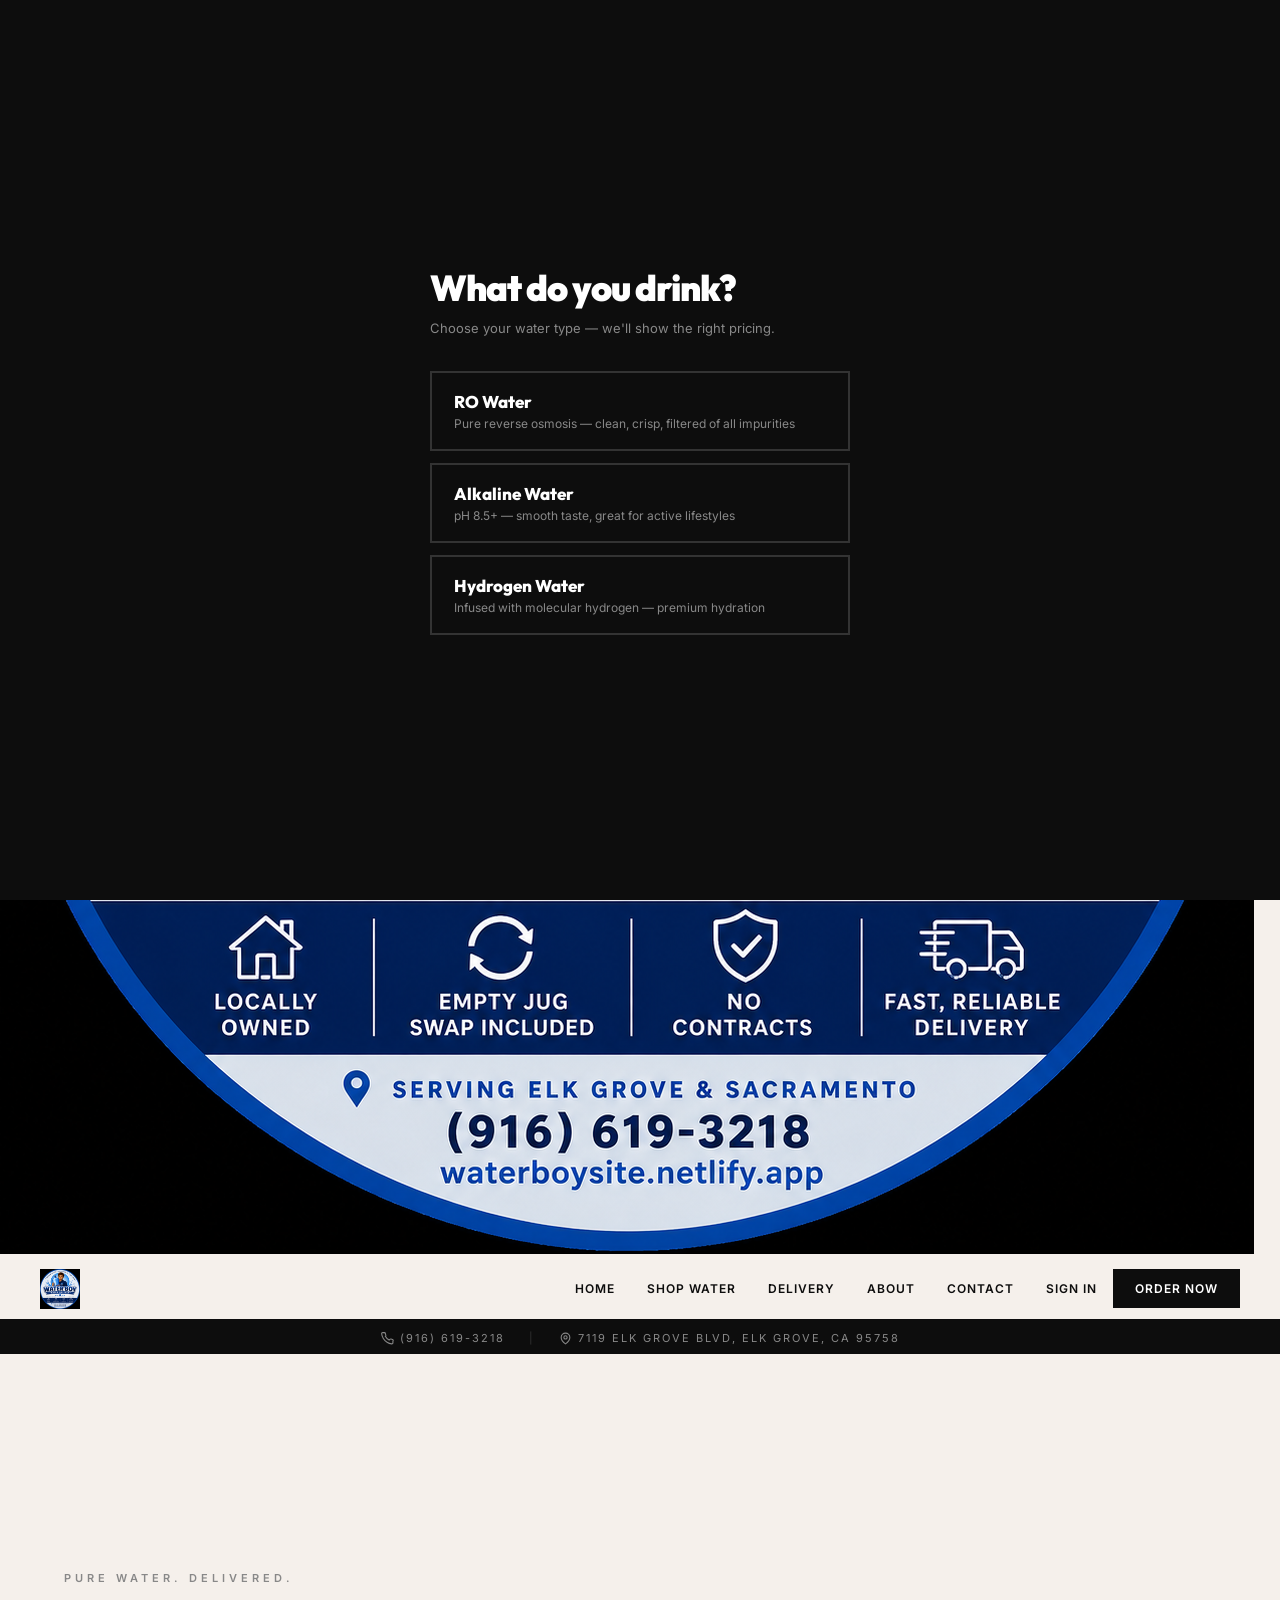
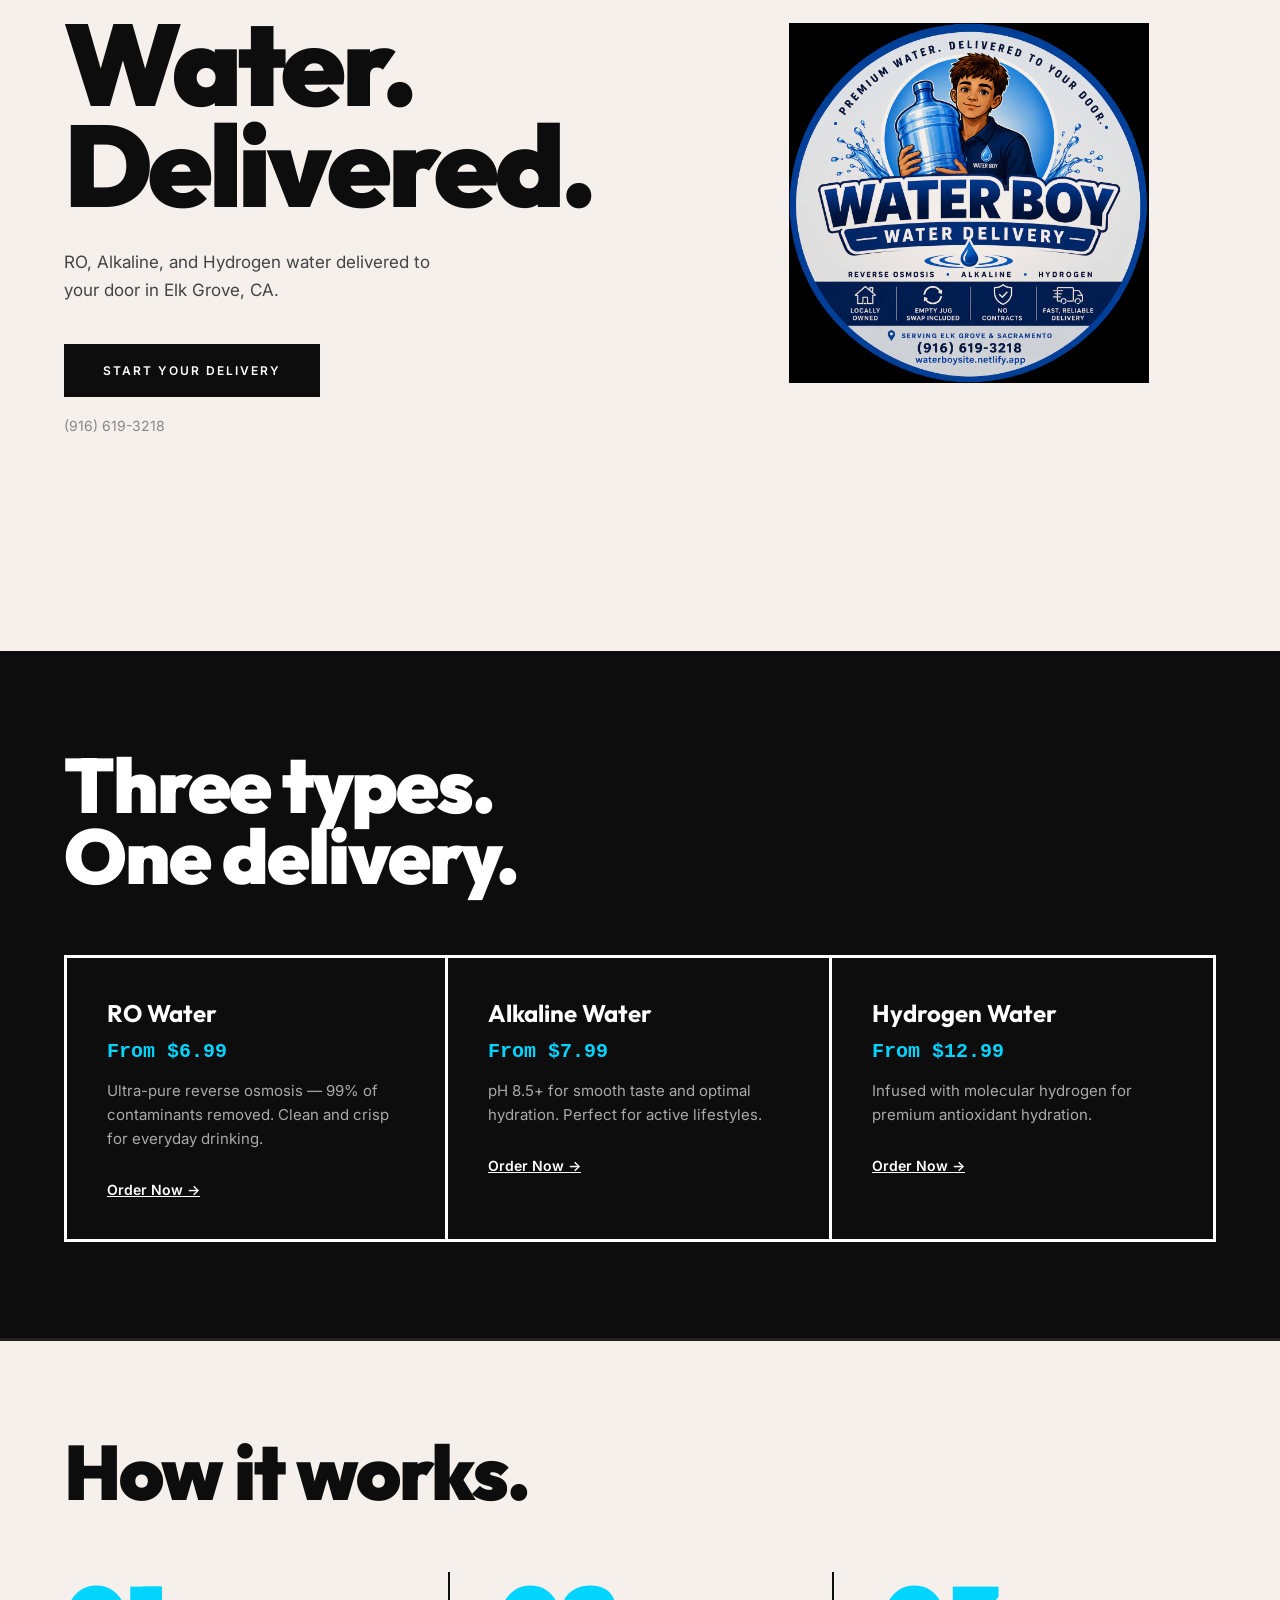
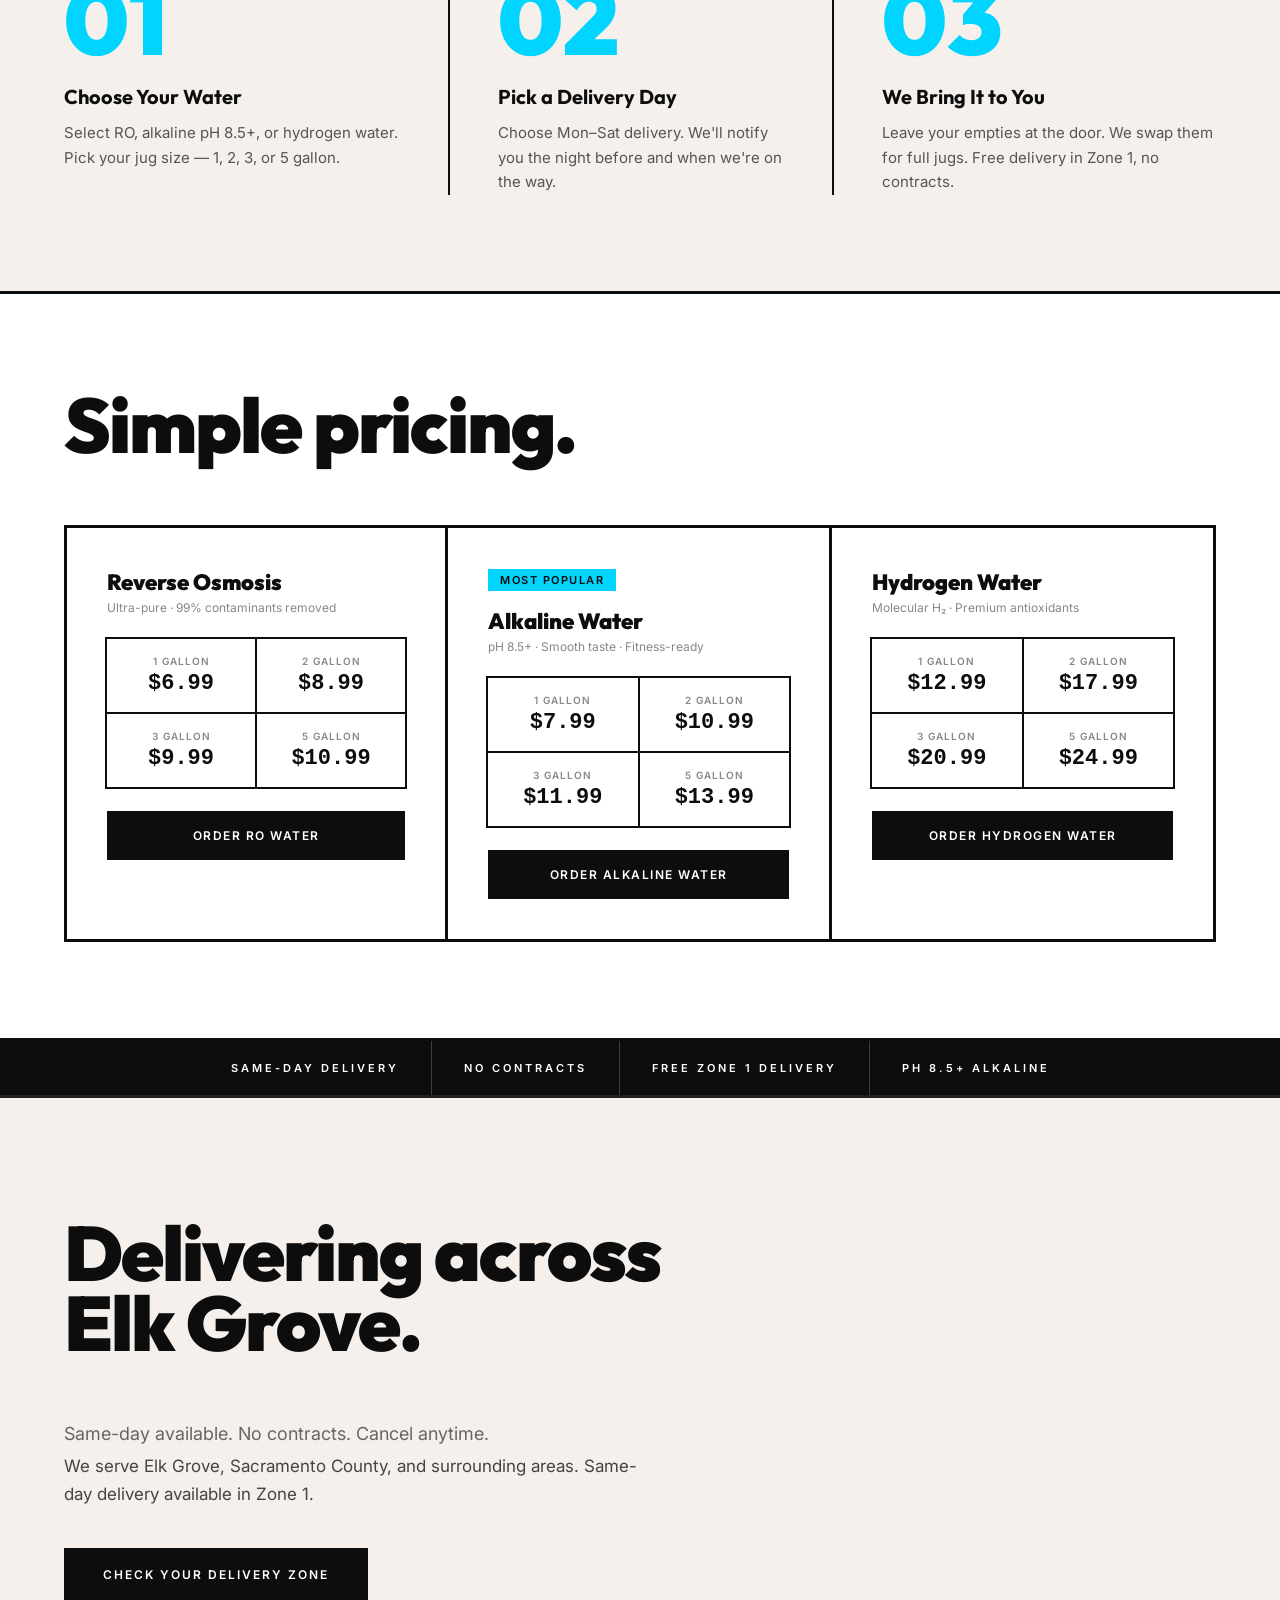
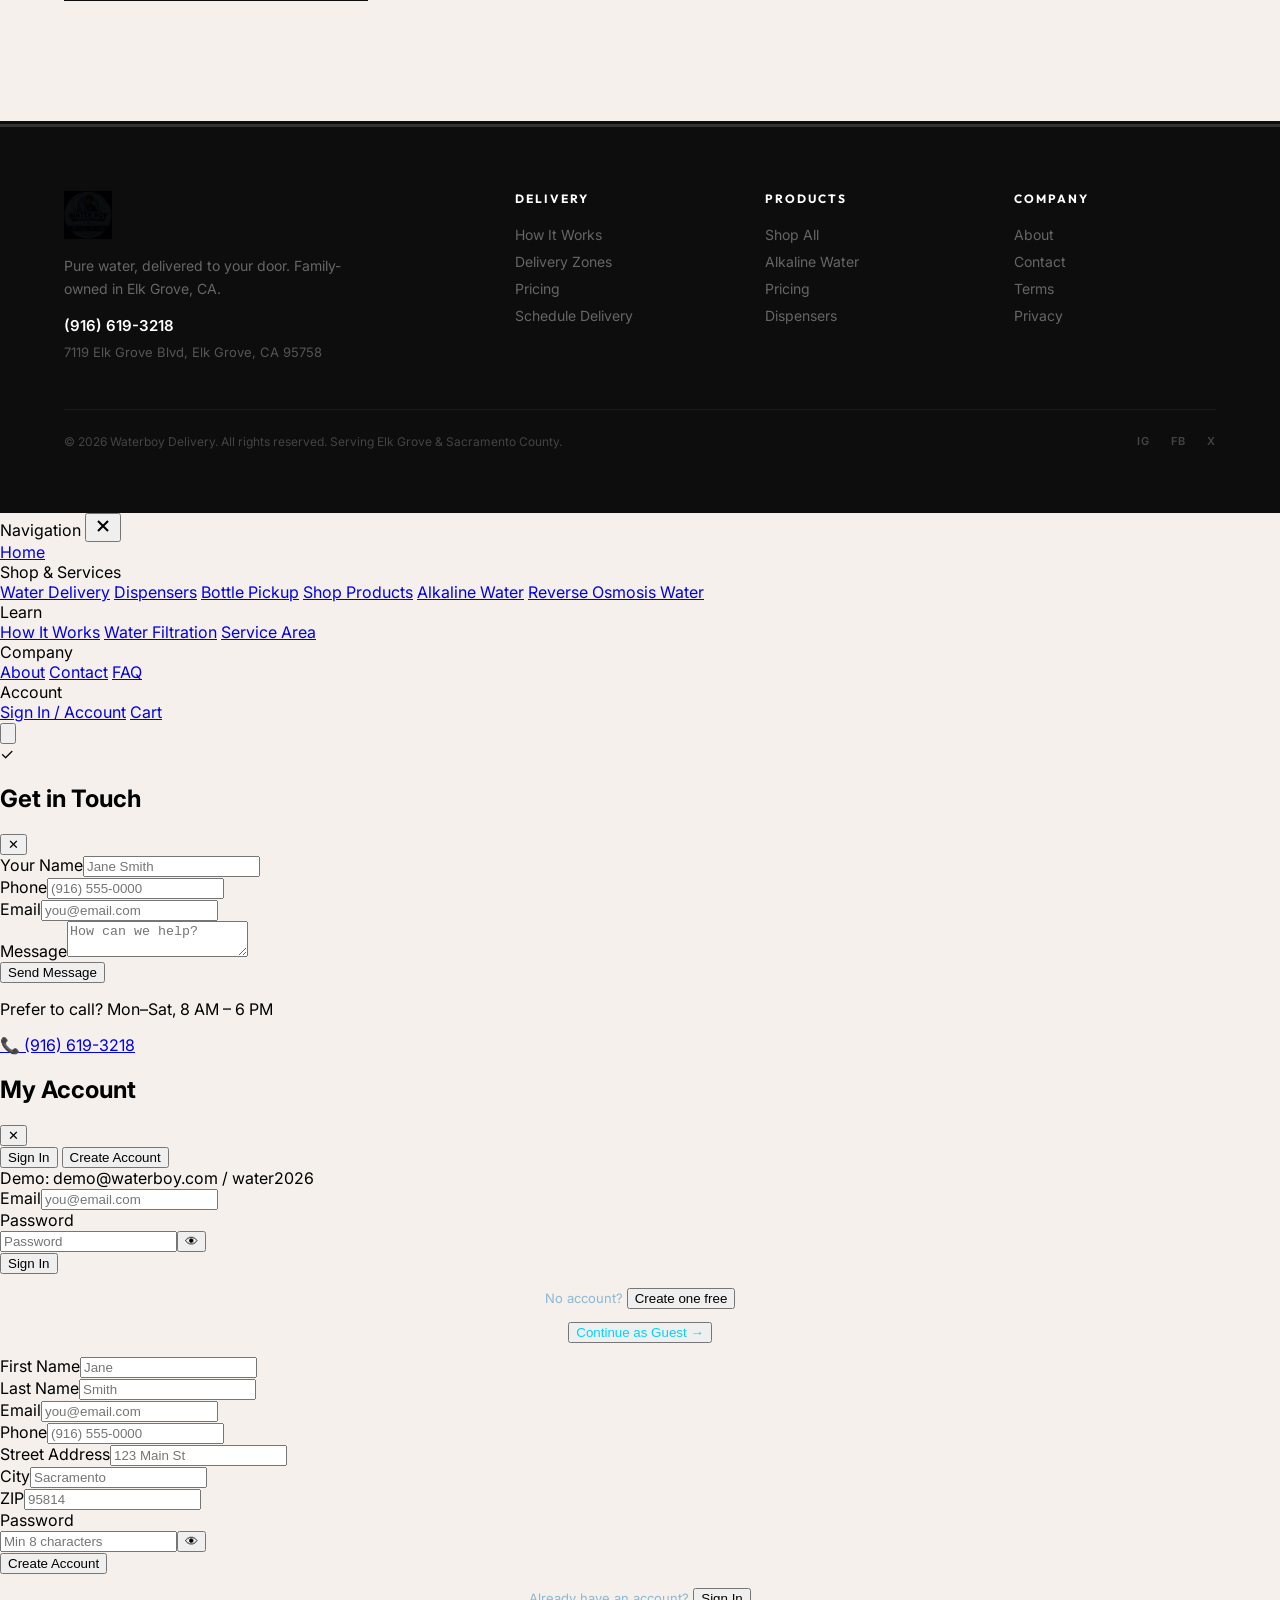
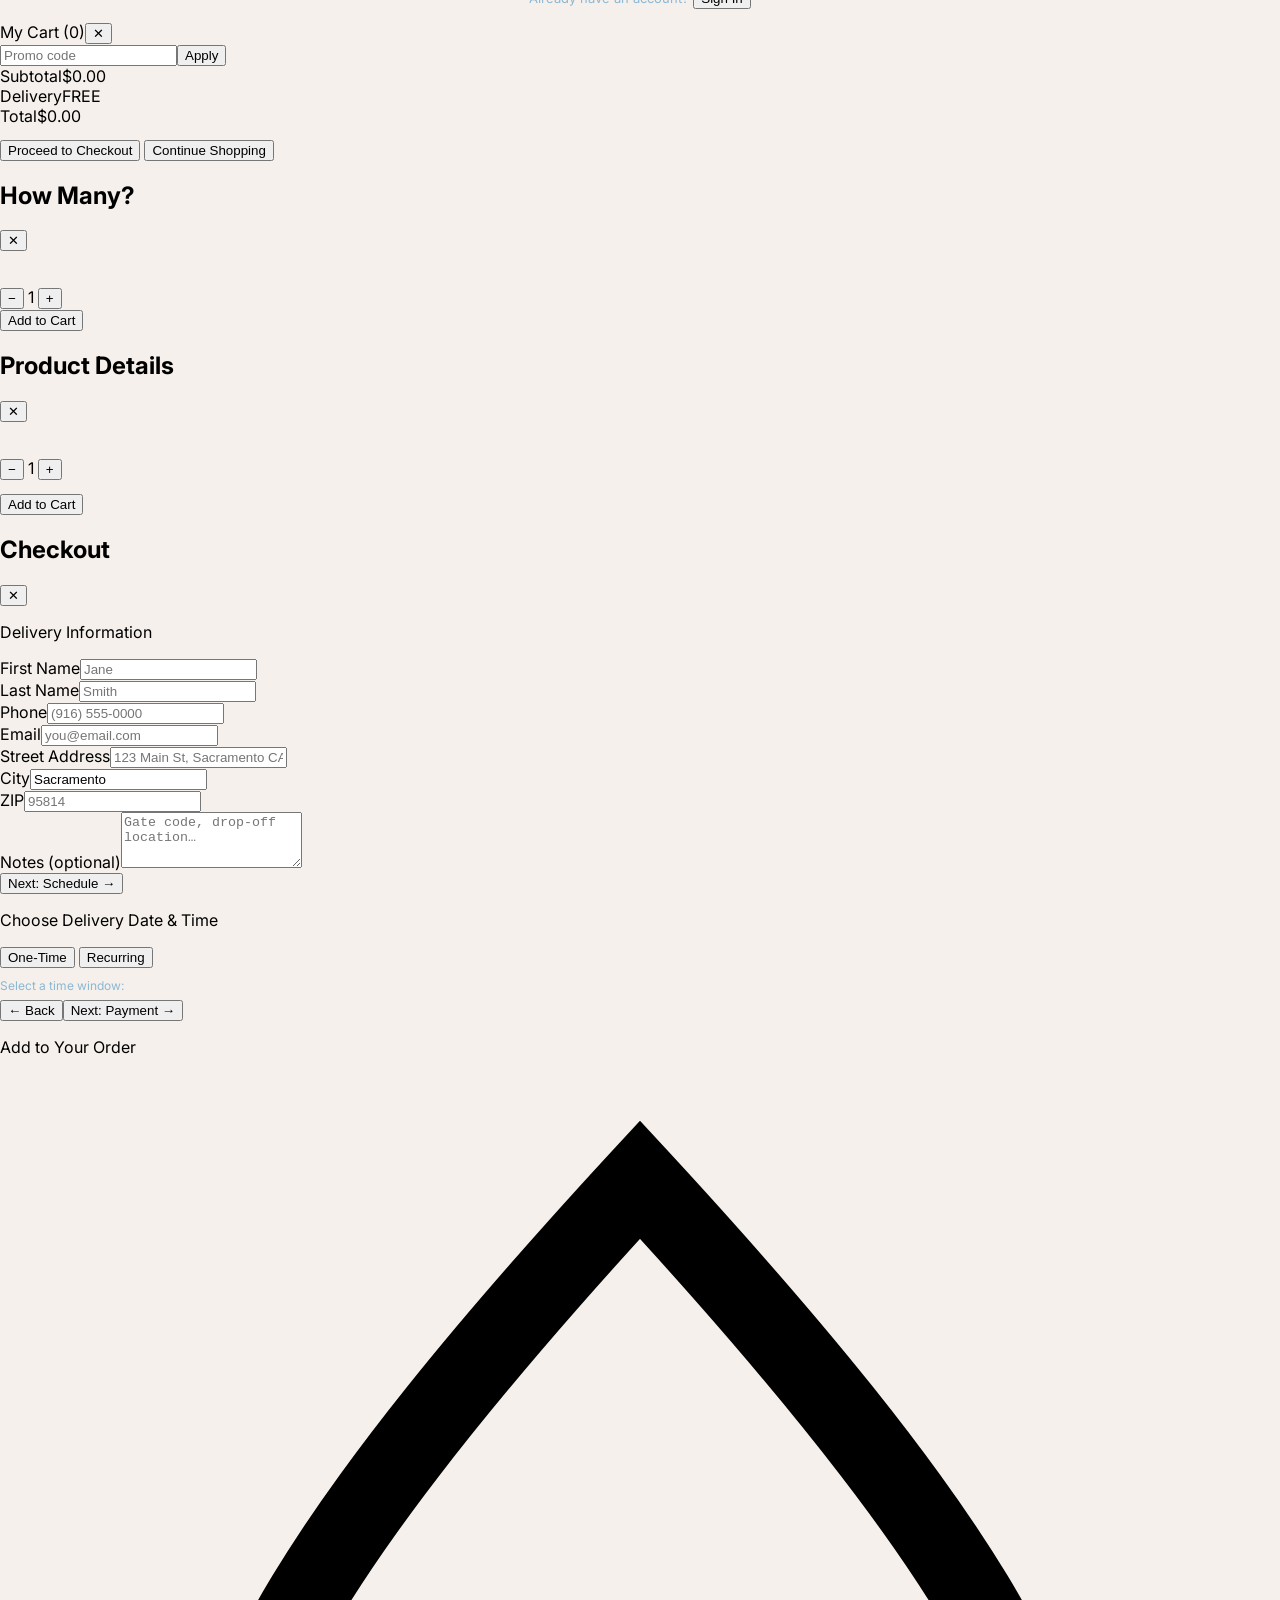
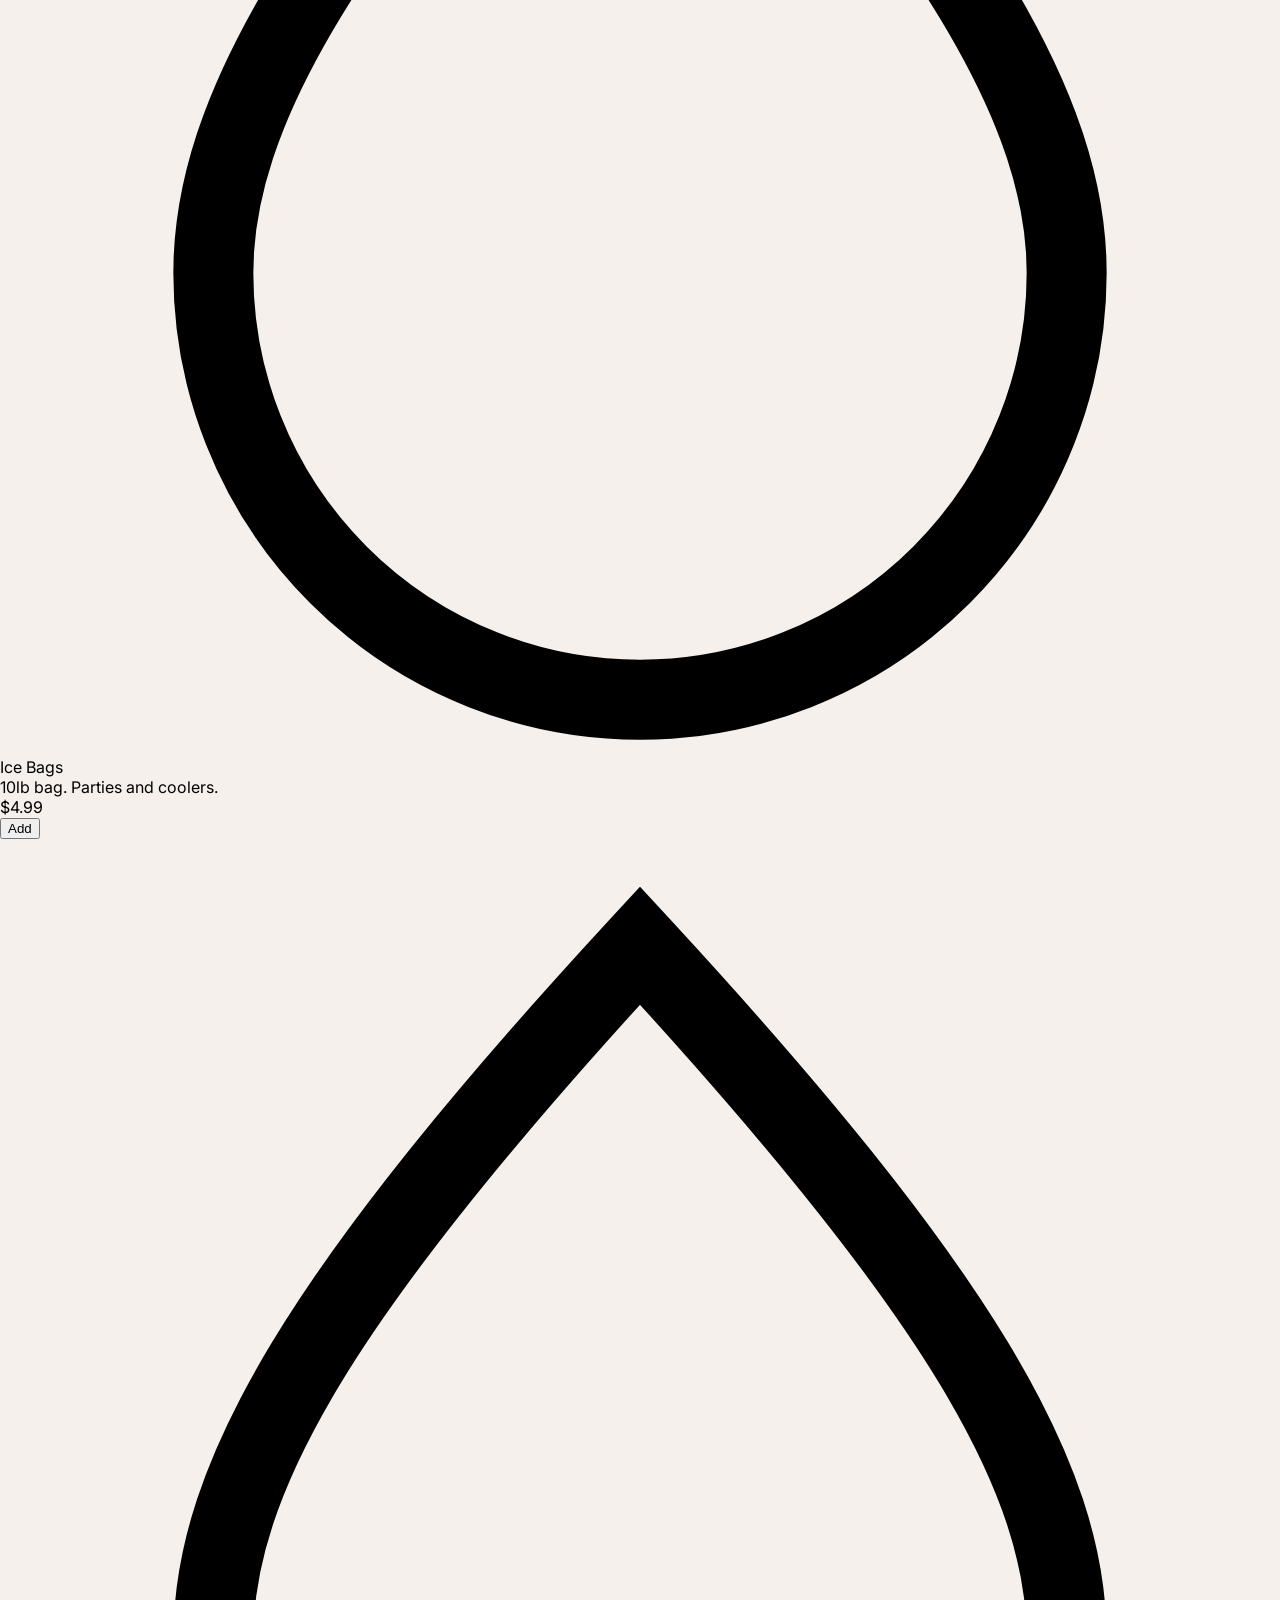
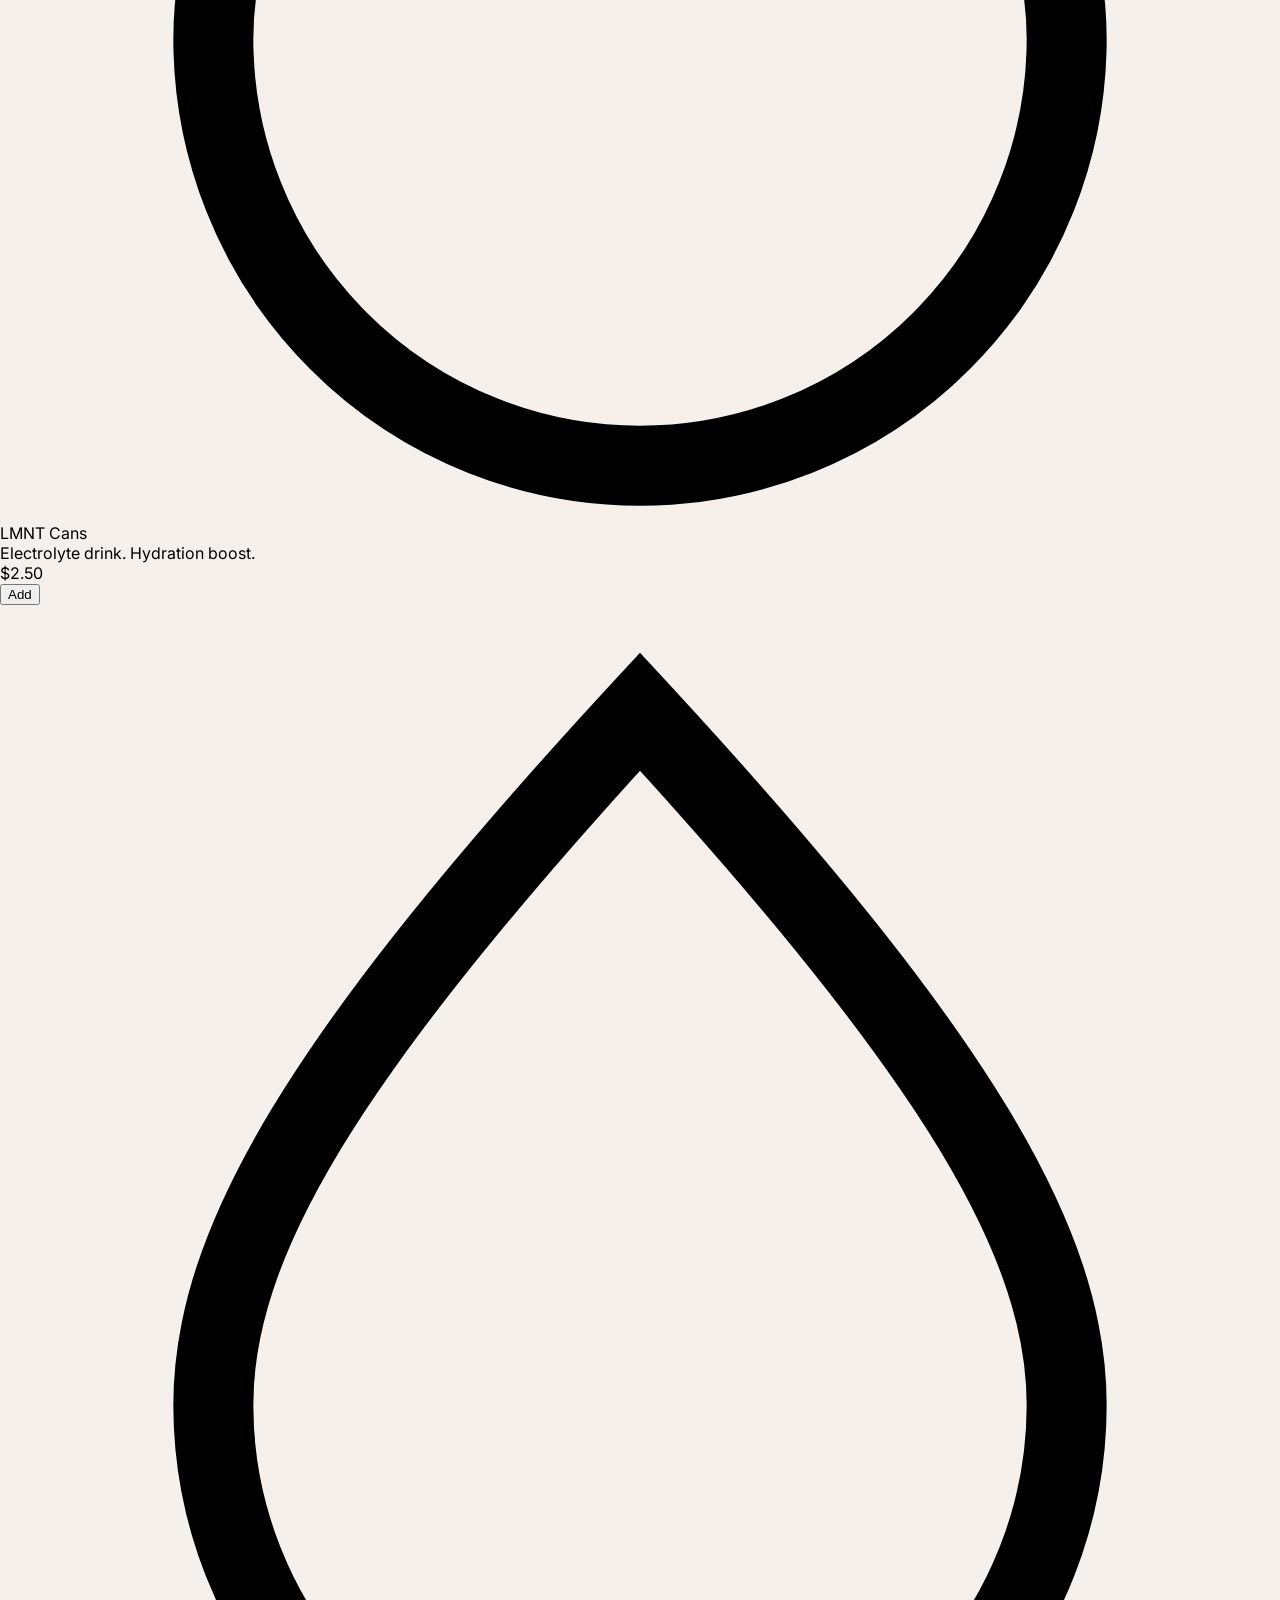
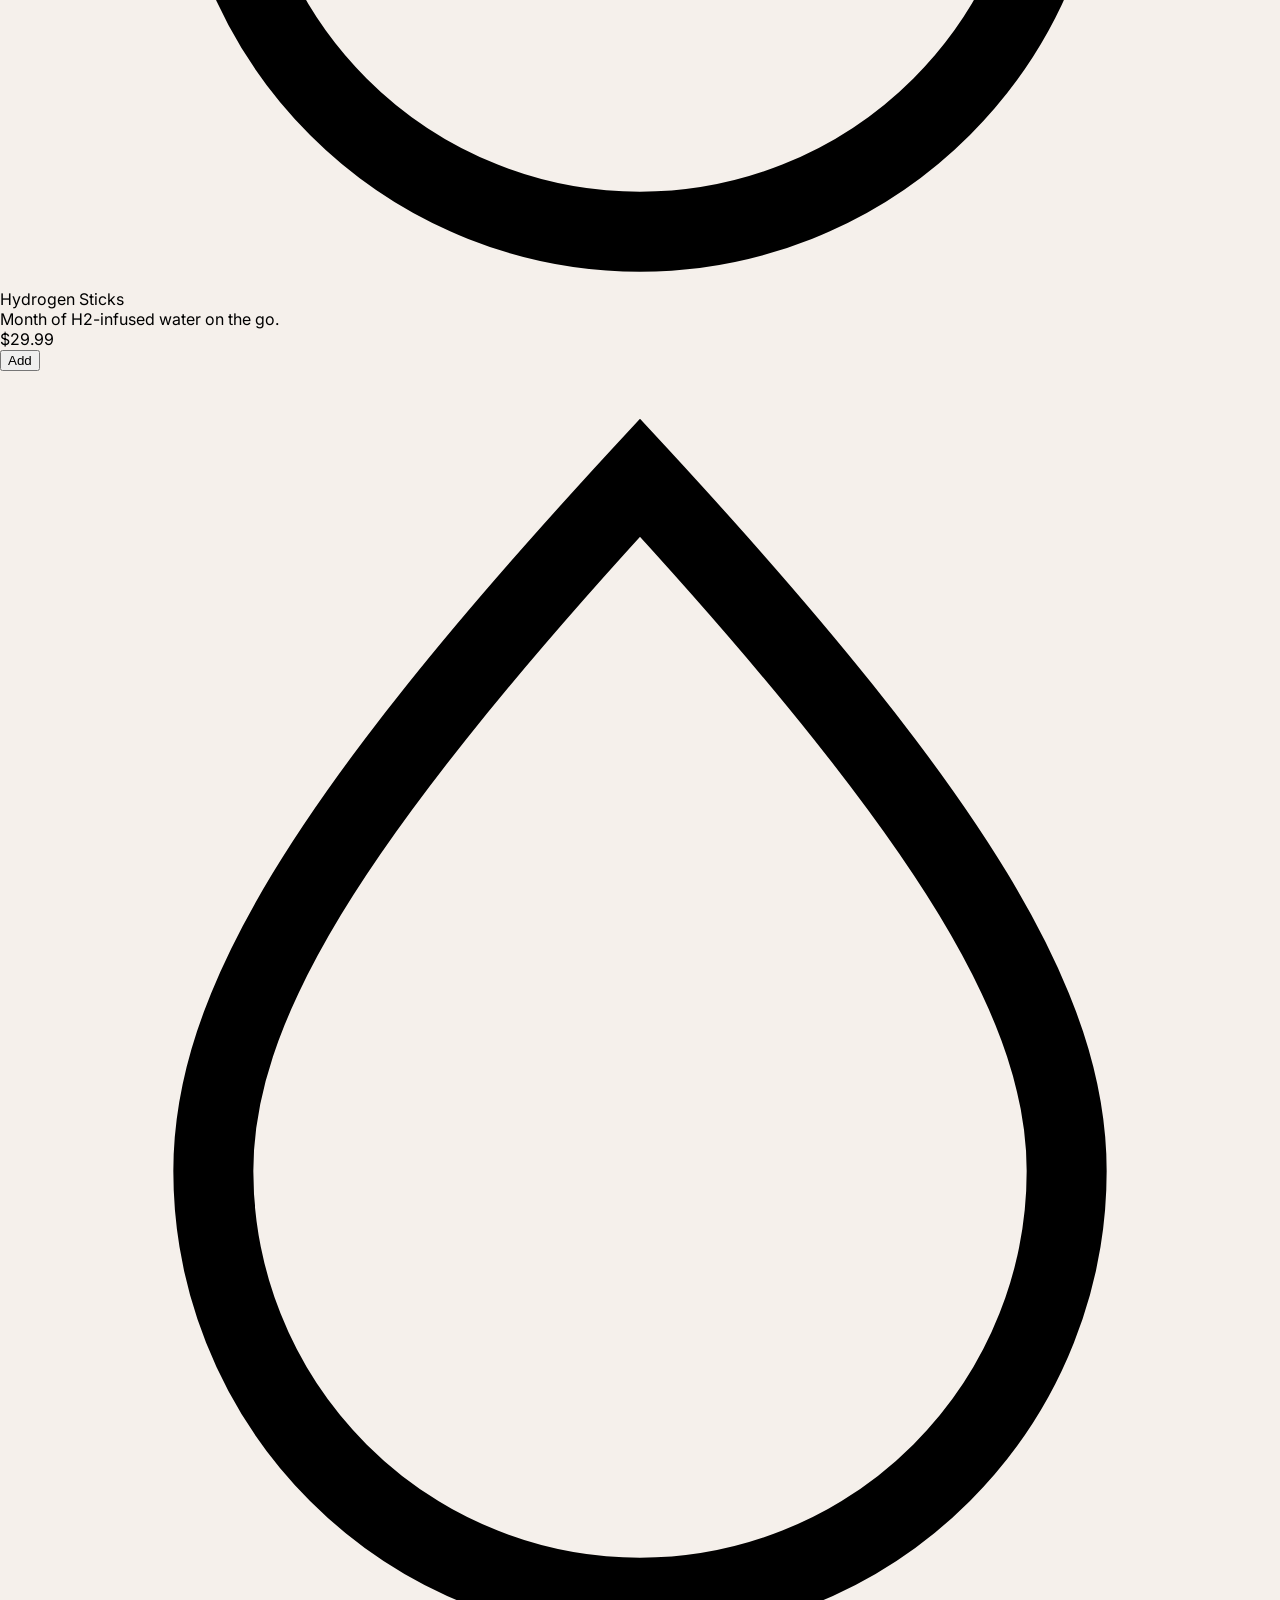
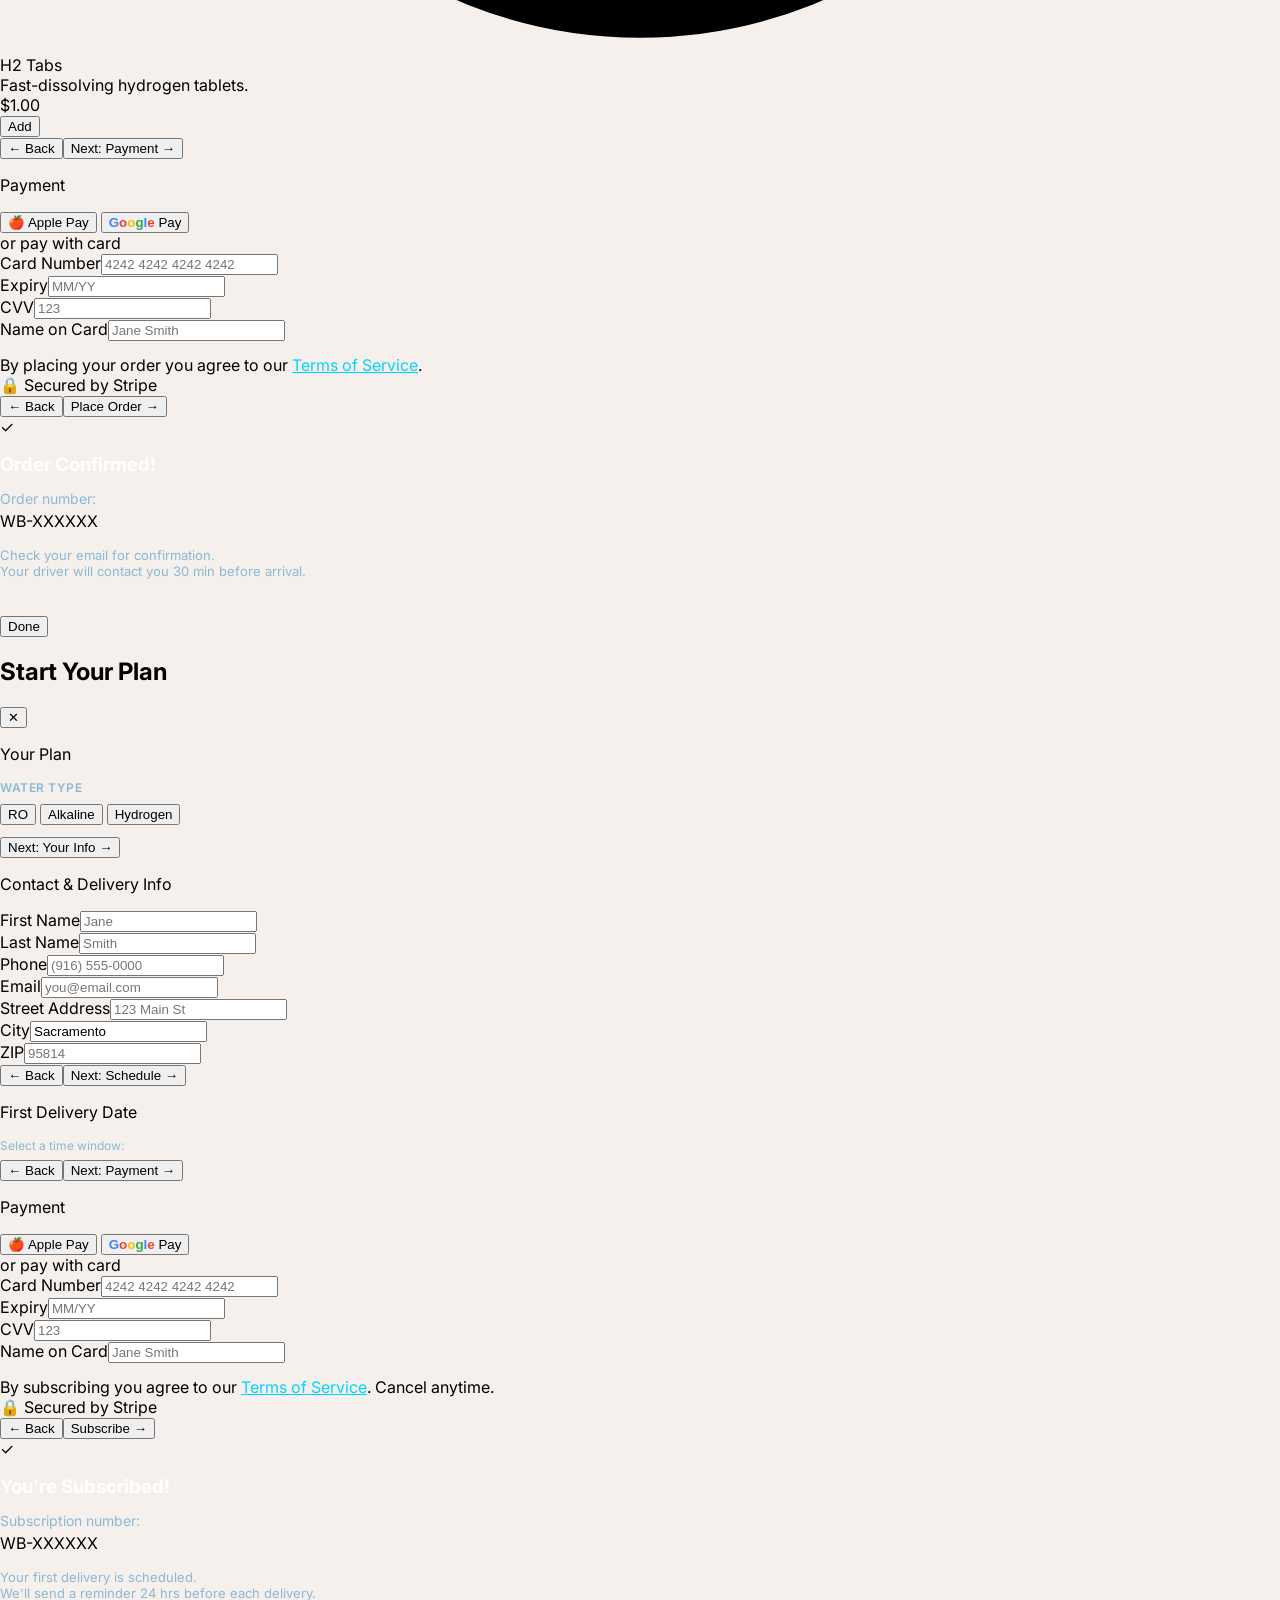
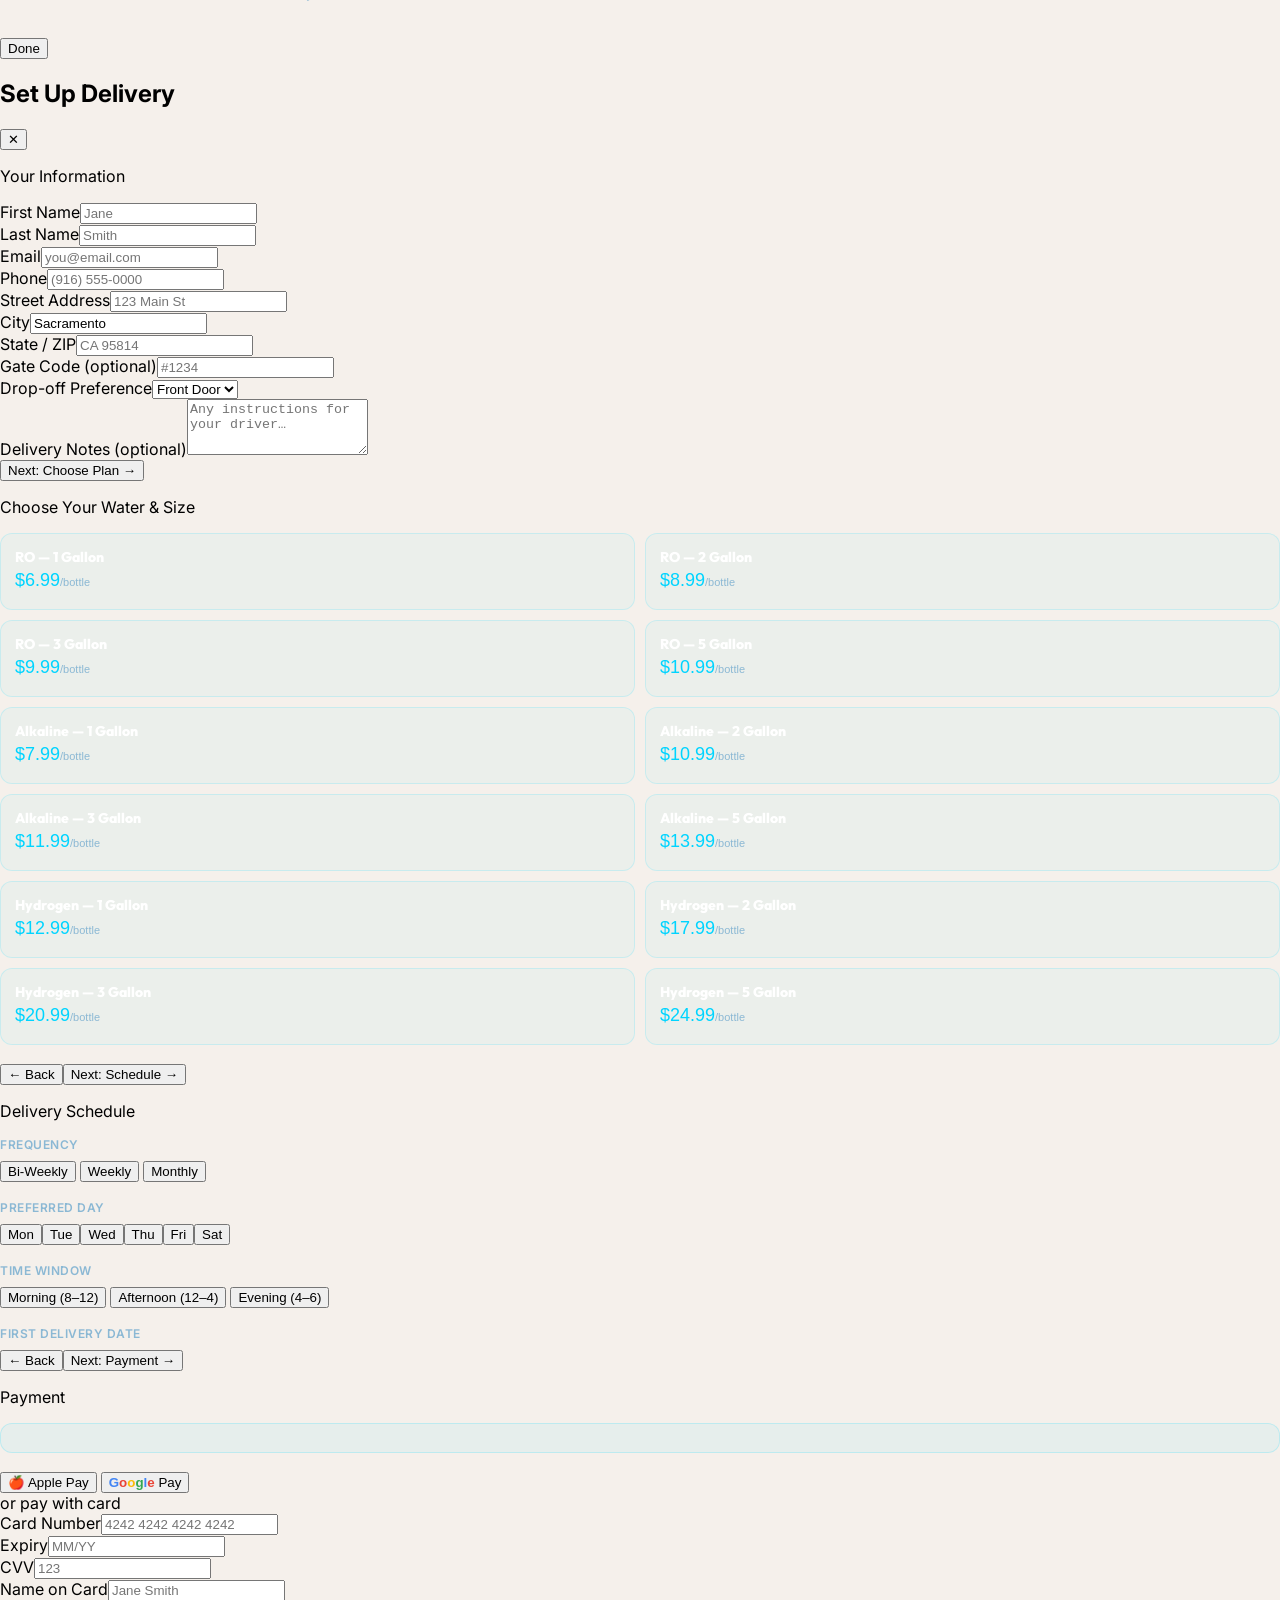
==== index.html @ 14802e35 "soft brutalism redesign - partial" ====
<!DOCTYPE html>
<html lang="en">
<head>
  <meta charset="UTF-8" />
  <meta name="viewport" content="width=device-width, initial-scale=1.0" />

  <title>Waterboy Delivery | Water Delivery, Dispensers &amp; Filtration in Elk Grove, CA</title>
  <meta name="description" content="Premium water delivery, Brio dispenser sales &amp; rentals, empty bottle pickup, and in-store products in Elk Grove, CA. RO, alkaline, and hydrogen water — no contracts, free delivery." />
  <meta name="keywords" content="water delivery Elk Grove, alkaline water delivery Sacramento, 5-gallon water delivery, water dispenser rental, bottle pickup Elk Grove" />
  <meta name="robots" content="index, follow" />
  <link rel="canonical" href="https://waterboydelivery.com/" />

  <meta property="og:title" content="Waterboy Delivery | Pure Water. Delivered." />
  <meta property="og:description" content="Premium 5-gallon water delivery for homes and offices. Alkaline and regular. Free delivery, no contracts." />
  <meta property="og:type" content="website" />
  <meta property="og:url" content="https://waterboydelivery.com/" />
  <meta property="og:image" content="https://waterboydelivery.com/social-share.png" />
  <meta property="og:site_name" content="Waterboy Delivery" />
  <meta name="twitter:card" content="summary_large_image" />
  <meta name="twitter:title" content="Waterboy Delivery | Pure Water. Delivered." />
  <meta name="twitter:description" content="Premium 5-gallon water delivery for homes and offices. Alkaline and regular." />
  <meta name="twitter:image" content="https://waterboydelivery.com/social-share.png" />

  <link rel="icon" type="image/png" sizes="32x32" href="favicon-32.png" />
  <link rel="apple-touch-icon" sizes="180x180" href="apple-touch-icon.png" />
  <link rel="preconnect" href="https://fonts.googleapis.com" />
  <link rel="preconnect" href="https://fonts.gstatic.com" crossorigin />
  <link href="https://fonts.googleapis.com/css2?family=Outfit:wght@400;600;700;800;900&family=Inter:wght@400;500;600&display=swap" rel="stylesheet" />
  <link rel="stylesheet" href="styles.css" />
  <link rel="stylesheet" href="shop.css" />
  <link rel="stylesheet" href="water-type-selector.css" />
  <link rel="stylesheet" href="homepage.css" />
  <link rel="stylesheet" href="global.css" />

  <script type="application/ld+json">
  {
    "@context": "https://schema.org",
    "@type": "LocalBusiness",
    "name": "Waterboy Delivery",
    "description": "Premium 5-gallon water delivery service, dispenser sales and rentals, bottle pickup, and in-store water products.",
    "url": "https://waterboydelivery.com/",
    "logo": "https://waterboydelivery.com/logo.png",
    "image": "https://waterboydelivery.com/social-share.png",
    "telephone": "+19166193218",
    "address": {
      "@type": "PostalAddress",
      "streetAddress": "7119 Elk Grove Blvd",
      "addressLocality": "Elk Grove",
      "addressRegion": "CA",
      "postalCode": "95758",
      "addressCountry": "US"
    },
    "areaServed": "Elk Grove, Sacramento County, and surrounding areas",
    "priceRange": "$$",
    "openingHours": "Mo-Sa 08:00-18:00"
  }
  </script>

  <style>
  /* ============================================================
     BRUTALIST OVERRIDES — these win over all linked stylesheets
     ============================================================ */
  *, *::before, *::after { box-sizing: border-box; }

  body {
    background: #F5F0EB;
    margin: 0;
    font-family: 'Inter', sans-serif;
  }

  /* --- NAVBAR --- */
  #navbar {
    background: #F5F0EB !important;
    border-bottom: 3px solid #0D0D0D !important;
    box-shadow: none !important;
    display: flex !important;
    align-items: center !important;
    padding: 0 40px !important;
    height: 64px !important;
    position: sticky !important;
    top: 0 !important;
    z-index: 999 !important;
    gap: 0 !important;
  }
  .nav-logo { margin-right: auto; }
  .nav-logo img { height: 40px; object-fit: contain; display: block; }
  .hn-center-links {
    display: flex;
    gap: 32px;
    margin-right: 32px;
  }
  .hn-center-links a {
    font-family: 'Inter', sans-serif;
    font-size: 12px;
    font-weight: 600;
    color: #0D0D0D;
    text-decoration: none;
    letter-spacing: 1px;
    text-transform: uppercase;
  }
  .hn-center-links a:hover { color: #00D4FF; }
  .hn-nav-right { display: flex; align-items: center; gap: 16px; }
  .hn-sign-in {
    font-family: 'Inter', sans-serif;
    font-size: 12px;
    font-weight: 600;
    color: #0D0D0D;
    text-decoration: none;
    text-transform: uppercase;
    letter-spacing: 1px;
  }
  .hn-sign-in:hover { color: #00D4FF; }
  .hn-get-started {
    font-family: 'Inter', sans-serif;
    font-size: 12px;
    font-weight: 600;
    color: #FFF;
    background: #0D0D0D;
    padding: 10px 20px;
    border: 2px solid #0D0D0D;
    text-decoration: none;
    text-transform: uppercase;
    letter-spacing: 1px;
    border-radius: 0 !important;
  }
  .hn-get-started:hover { background: #F5F0EB; color: #0D0D0D; }
  .nav-menu-btn {
    display: none;
    background: none;
    border: none;
    cursor: pointer;
    color: #0D0D0D;
    padding: 4px;
  }

  /* --- INFO BAR --- */
  #info-bar {
    background: #0D0D0D !important;
    border-bottom: none !important;
    padding: 9px 40px !important;
    display: flex !important;
    align-items: center !important;
    justify-content: center !important;
    gap: 0 !important;
    flex-wrap: wrap !important;
    font-family: 'Inter', sans-serif !important;
    font-size: 11px !important;
    color: #888 !important;
    letter-spacing: 2px !important;
    text-transform: uppercase !important;
  }
  #info-bar a {
    color: #888 !important;
    text-decoration: none !important;
    display: inline-flex !important;
    align-items: center !important;
    gap: 6px !important;
    padding: 0 24px !important;
  }
  #info-bar a:hover { color: #FFF !important; }
  #info-bar .info-bar-sep { display: inline !important; opacity: 1 !important; color: #333 !important; padding: 0 !important; }

  /* --- HERO --- */
  #wb-hero {
    background: #F5F0EB;
    min-height: 100vh;
    display: grid;
    grid-template-columns: 1fr 1fr;
    border-bottom: 3px solid #0D0D0D;
  }
  #wb-hero-l {
    padding: 80px 64px;
    display: flex;
    flex-direction: column;
    justify-content: center;
  }
  #wb-hero-r {
    display: flex;
    align-items: center;
    justify-content: center;
    padding: 60px;
  }
  .wb-eyebrow {
    font-family: 'Inter', sans-serif;
    font-size: 11px;
    font-weight: 600;
    letter-spacing: 4px;
    text-transform: uppercase;
    color: #888;
    margin-bottom: 28px;
    display: block;
  }
  .wb-hero-h1 {
    font-family: 'Outfit', sans-serif;
    font-size: clamp(72px, 9vw, 124px);
    font-weight: 900;
    line-height: 0.88;
    color: #0D0D0D;
    letter-spacing: -4px;
    margin: 0 0 32px;
  }
  .wb-hero-sub {
    font-family: 'Inter', sans-serif;
    font-size: 17px;
    font-weight: 400;
    color: #444;
    max-width: 400px;
    line-height: 1.65;
    margin: 0 0 40px;
  }
  .wb-cta-btn {
    display: inline-block;
    background: #0D0D0D;
    color: #FFF;
    font-family: 'Inter', sans-serif;
    font-size: 12px;
    font-weight: 600;
    text-transform: uppercase;
    letter-spacing: 2px;
    padding: 16px 36px;
    border: 3px solid #0D0D0D;
    text-decoration: none;
    border-radius: 0 !important;
    align-self: flex-start;
  }
  .wb-cta-btn:hover { background: #F5F0EB; color: #0D0D0D; }
  .wb-cta-btn-light {
    display: inline-block;
    background: #F5F0EB;
    color: #0D0D0D;
    font-family: 'Inter', sans-serif;
    font-size: 12px;
    font-weight: 600;
    text-transform: uppercase;
    letter-spacing: 2px;
    padding: 16px 36px;
    border: 3px solid #0D0D0D;
    text-decoration: none;
    border-radius: 0 !important;
  }
  .wb-cta-btn-light:hover { background: #0D0D0D; color: #FFF; }
  .wb-hero-phone {
    margin-top: 20px;
    font-family: 'Inter', sans-serif;
    font-size: 14px;
    color: #888;
    text-decoration: none;
    display: block;
  }
  .wb-hero-phone:hover { color: #0D0D0D; }

  /* --- WHAT WE DELIVER --- */
  #wb-deliver {
    background: #0D0D0D;
    padding: 96px 64px;
    border-bottom: 3px solid #222;
  }
  .wb-deliver-inner { max-width: 1200px; margin: 0 auto; }
  .wb-section-h {
    font-family: 'Outfit', sans-serif;
    font-size: clamp(48px, 6vw, 80px);
    font-weight: 900;
    line-height: 0.92;
    letter-spacing: -2px;
    margin: 0 0 64px;
  }
  .wb-section-h--light { color: #FFF; }
  .wb-section-h--dark { color: #0D0D0D; }
  .wb-cards {
    display: grid;
    grid-template-columns: repeat(3, 1fr);
  }
  .wb-card {
    border: 3px solid #FFF;
    padding: 40px;
    background: transparent;
  }
  .wb-card + .wb-card { border-left: none; }
  .wb-card-name {
    font-family: 'Outfit', sans-serif;
    font-size: 24px;
    font-weight: 700;
    color: #FFF;
    margin-bottom: 12px;
  }
  .wb-card-price {
    font-family: 'Courier New', Courier, monospace;
    font-size: 20px;
    font-weight: 700;
    color: #00D4FF;
    margin-bottom: 16px;
  }
  .wb-card-desc {
    font-family: 'Inter', sans-serif;
    font-size: 15px;
    color: #AAA;
    line-height: 1.6;
    margin-bottom: 28px;
  }
  .wb-card-link {
    font-family: 'Inter', sans-serif;
    font-size: 14px;
    font-weight: 600;
    color: #FFF;
    text-decoration: underline;
  }
  .wb-card-link:hover { color: #00D4FF; }

  /* --- HOW IT WORKS --- */
  #wb-how {
    background: #F5F0EB;
    padding: 96px 64px;
    border-bottom: 3px solid #0D0D0D;
  }
  .wb-how-inner { max-width: 1200px; margin: 0 auto; }
  .wb-steps {
    display: grid;
    grid-template-columns: repeat(3, 1fr);
  }
  .wb-step { padding: 0 48px 0 0; }
  .wb-step + .wb-step {
    border-left: 2px solid #0D0D0D;
    padding: 0 48px 0 48px;
  }
  .wb-step:last-child { padding-right: 0; }
  .wb-step-num {
    font-family: 'Outfit', sans-serif;
    font-size: 96px;
    font-weight: 900;
    color: #00D4FF;
    line-height: 1;
    margin-bottom: 16px;
  }
  .wb-step-title {
    font-family: 'Outfit', sans-serif;
    font-size: 20px;
    font-weight: 700;
    color: #0D0D0D;
    margin-bottom: 12px;
  }
  .wb-step-desc {
    font-family: 'Inter', sans-serif;
    font-size: 15px;
    color: #555;
    line-height: 1.65;
  }

  /* --- PRICING --- */
  #wb-pricing {
    background: #FFF;
    padding: 96px 64px;
    border-bottom: 3px solid #0D0D0D;
  }
  .wb-pricing-inner { max-width: 1200px; margin: 0 auto; }
  .wb-pricing-grid {
    display: grid;
    grid-template-columns: repeat(3, 1fr);
  }
  .wb-price-card {
    border: 3px solid #0D0D0D;
    padding: 40px;
    background: #FFF;
  }
  .wb-price-card + .wb-price-card { border-left: none; }
  .wb-badge {
    display: inline-block;
    background: #00D4FF;
    color: #0D0D0D;
    font-family: 'Inter', sans-serif;
    font-size: 11px;
    font-weight: 600;
    text-transform: uppercase;
    letter-spacing: 1.5px;
    padding: 4px 12px;
    margin-bottom: 16px;
    border-radius: 0 !important;
  }
  .wb-price-type {
    font-family: 'Outfit', sans-serif;
    font-size: 22px;
    font-weight: 900;
    color: #0D0D0D;
    margin-bottom: 4px;
  }
  .wb-price-sub {
    font-family: 'Inter', sans-serif;
    font-size: 12px;
    color: #888;
    margin-bottom: 24px;
  }
  .wb-price-grid {
    display: grid;
    grid-template-columns: 1fr 1fr;
    gap: 2px;
    margin-bottom: 24px;
    background: #0D0D0D;
    outline: 2px solid #0D0D0D;
  }
  .wb-price-cell {
    background: #FFF;
    padding: 16px 12px;
    text-align: center;
  }
  .wb-price-cell-lbl {
    font-family: 'Inter', sans-serif;
    font-size: 10px;
    font-weight: 600;
    letter-spacing: 1px;
    text-transform: uppercase;
    color: #888;
    margin-bottom: 4px;
  }
  .wb-price-cell-val {
    font-family: 'Courier New', Courier, monospace;
    font-size: 22px;
    font-weight: 700;
    color: #0D0D0D;
  }
  .wb-order-btn {
    display: block;
    width: 100%;
    padding: 14px;
    background: #0D0D0D;
    color: #FFF;
    font-family: 'Inter', sans-serif;
    font-size: 12px;
    font-weight: 600;
    text-transform: uppercase;
    letter-spacing: 1.5px;
    text-decoration: none;
    text-align: center;
    border: 3px solid #0D0D0D;
    border-radius: 0 !important;
  }
  .wb-order-btn:hover { background: #FFF; color: #0D0D0D; }

  /* --- TRUST BAR --- */
  #wb-trust {
    background: #0D0D0D;
    padding: 0 40px;
    display: flex;
    align-items: stretch;
    justify-content: center;
    flex-wrap: wrap;
    border-bottom: 3px solid #222;
  }
  .wb-trust-item {
    font-family: 'Inter', sans-serif;
    font-size: 11px;
    font-weight: 600;
    letter-spacing: 3px;
    text-transform: uppercase;
    color: #FFF;
    padding: 20px 32px;
  }
  .wb-trust-item + .wb-trust-item {
    border-left: 1px solid rgba(255,255,255,0.2);
  }

  /* --- AREA / REVIEW SECTION --- */
  #wb-area {
    background: #F5F0EB;
    padding: 120px 64px;
    border-bottom: 3px solid #0D0D0D;
  }
  .wb-area-inner { max-width: 1200px; margin: 0 auto; }
  .wb-area-p {
    font-family: 'Inter', sans-serif;
    font-size: 17px;
    color: #444;
    line-height: 1.65;
    max-width: 580px;
    margin: 0 0 40px;
  }

  /* --- FOOTER --- */
  #footer {
    background: #0D0D0D !important;
    border-top: 3px solid #333 !important;
    padding: 64px !important;
    color: #FFF !important;
  }
  .wb-footer-grid {
    display: grid;
    grid-template-columns: 2fr 1fr 1fr 1fr;
    gap: 48px;
    max-width: 1200px;
    margin: 0 auto 48px;
  }
  .wb-footer-brand img {
    height: 48px;
    object-fit: contain;
    margin-bottom: 16px;
    display: block;
  }
  .wb-footer-tagline {
    font-family: 'Inter', sans-serif;
    font-size: 14px;
    color: #666;
    line-height: 1.6;
    margin: 0 0 16px;
    max-width: 280px;
  }
  .wb-footer-phone {
    display: block;
    font-family: 'Inter', sans-serif;
    font-size: 15px;
    font-weight: 600;
    color: #FFF;
    text-decoration: none;
    margin-bottom: 6px;
  }
  .wb-footer-phone:hover { color: #00D4FF; }
  .wb-footer-loc {
    font-family: 'Inter', sans-serif;
    font-size: 13px;
    color: #555;
  }
  .wb-footer-col h4 {
    font-family: 'Outfit', sans-serif;
    font-size: 12px;
    font-weight: 700;
    text-transform: uppercase;
    letter-spacing: 2px;
    color: #FFF;
    margin: 0 0 20px;
  }
  .wb-footer-col nav {
    display: flex;
    flex-direction: column;
    gap: 10px;
  }
  .wb-footer-col nav a {
    font-family: 'Inter', sans-serif;
    font-size: 14px;
    color: #666;
    text-decoration: none;
  }
  .wb-footer-col nav a:hover { color: #FFF; }
  .wb-footer-bottom {
    border-top: 1px solid #1A1A1A;
    padding-top: 24px;
    display: flex;
    align-items: center;
    justify-content: space-between;
    max-width: 1200px;
    margin: 0 auto;
  }
  .wb-footer-copy {
    font-family: 'Inter', sans-serif;
    font-size: 12px;
    color: #444;
    margin: 0;
  }
  .wb-footer-socials { display: flex; gap: 20px; }
  .wb-footer-socials a {
    font-family: 'Inter', sans-serif;
    font-size: 11px;
    font-weight: 600;
    color: #444;
    text-decoration: none;
    text-transform: uppercase;
    letter-spacing: 1.5px;
  }
  .wb-footer-socials a:hover { color: #FFF; }

  /* --- WATER TYPE GATE --- */
  #wt-gate { background: #0D0D0D !important; }
  .wt-gate-opt {
    border-radius: 0 !important;
    border: 2px solid #333 !important;
    box-shadow: none !important;
    background: transparent !important;
  }
  .wt-gate-opt:hover, .wt-gate-opt:focus {
    border-color: #FFF !important;
    background: rgba(255,255,255,0.04) !important;
  }
  .wt-gate-opt.wt-gate-selected {
    border-color: #00D4FF !important;
    background: rgba(0,212,255,0.06) !important;
    box-shadow: none !important;
  }

  /* --- MOBILE --- */
  @media (max-width: 900px) {
    #navbar { padding: 0 20px !important; }
    .hn-center-links { display: none !important; }
    .hn-nav-right .hn-sign-in { display: none; }
    .nav-menu-btn { display: block !important; }

    #wb-hero {
      grid-template-columns: 1fr;
      min-height: auto;
    }
    #wb-hero-r { order: 1; padding: 40px 24px; border-bottom: 3px solid #0D0D0D; }
    #wb-hero-l { order: 2; padding: 40px 24px; border-right: none; }
    .wb-hero-h1 { letter-spacing: -2px; }

    #wb-deliver { padding: 64px 24px; }
    .wb-cards { grid-template-columns: 1fr; }
    .wb-card + .wb-card { border-left: 3px solid #FFF; border-top: none; }

    #wb-how { padding: 64px 24px; }
    .wb-steps { grid-template-columns: 1fr; }
    .wb-step { padding: 0 0 32px; }
    .wb-step + .wb-step { border-left: none; padding: 32px 0 0; border-top: 2px solid #0D0D0D; }

    #wb-pricing { padding: 64px 24px; }
    .wb-pricing-grid { grid-template-columns: 1fr; }
    .wb-price-card + .wb-price-card { border-left: 3px solid #0D0D0D; border-top: none; }

    #wb-trust { padding: 0 16px; }
    .wb-trust-item { padding: 16px; font-size: 10px; letter-spacing: 2px; }
    .wb-trust-item + .wb-trust-item { border-left: none; border-top: 1px solid rgba(255,255,255,0.15); }

    #wb-area { padding: 64px 24px; }

    #footer { padding: 48px 24px !important; }
    .wb-footer-grid { grid-template-columns: 1fr 1fr; gap: 32px; }
    .wb-footer-bottom { flex-direction: column; gap: 16px; text-align: center; }
  }
  </style>
</head>
<body>

<!-- ============================================================
     WATER TYPE STICKY BAR (JS compat)
     ============================================================ -->
<div id="wt-bar" style="display:none;position:sticky;top:64px;z-index:998;background:#0D0D0D;border-bottom:1px solid #1A1A1A;padding:8px 20px;text-align:center;font-family:'Inter',sans-serif;font-size:11px;letter-spacing:2px;text-transform:uppercase;color:#888;">
  Water Type: <span id="wt-bar-type" style="color:#FFF;font-weight:600;"></span>
  <span style="margin:0 16px;color:#333;">|</span>
  <button id="wt-bar-change" style="background:none;border:none;color:#FFF;font-size:11px;font-family:'Inter',sans-serif;cursor:pointer;text-decoration:underline;padding:0;letter-spacing:2px;text-transform:uppercase;">Change</button>
</div>

<!-- ============================================================
     WATER TYPE MODAL / GATE
     ============================================================ -->
<div id="wt-gate" style="display:none;position:fixed;inset:0;z-index:99998;background:#0D0D0D;align-items:center;justify-content:center;padding:24px;" role="dialog" aria-modal="true" aria-label="Select your water type">
  <div style="max-width:420px;width:100%;">
    <div style="font-family:'Outfit',sans-serif;font-size:36px;font-weight:900;color:#FFF;margin-bottom:8px;letter-spacing:-1px;">What do you drink?</div>
    <div style="font-size:13px;color:#888;margin-bottom:32px;line-height:1.6;font-family:'Inter',sans-serif;">Choose your water type — we'll show the right pricing.</div>
    <div style="display:flex;flex-direction:column;gap:12px;">
      <button class="wt-gate-opt" data-wt="ro">
        <div style="font-family:'Outfit',sans-serif;font-size:17px;font-weight:800;color:#fff;">RO Water</div>
        <div style="font-size:12px;color:#888;margin-top:4px;font-family:'Inter',sans-serif;">Pure reverse osmosis — clean, crisp, filtered of all impurities</div>
      </button>
      <button class="wt-gate-opt" data-wt="alkaline">
        <div style="font-family:'Outfit',sans-serif;font-size:17px;font-weight:800;color:#fff;">Alkaline Water</div>
        <div style="font-size:12px;color:#888;margin-top:4px;font-family:'Inter',sans-serif;">pH 8.5+ — smooth taste, great for active lifestyles</div>
      </button>
      <button class="wt-gate-opt" data-wt="hydrogen">
        <div style="font-family:'Outfit',sans-serif;font-size:17px;font-weight:800;color:#fff;">Hydrogen Water</div>
        <div style="font-size:12px;color:#888;margin-top:4px;font-family:'Inter',sans-serif;">Infused with molecular hydrogen — premium hydration</div>
      </button>
    </div>
  </div>
</div>
<style>
.wt-gate-opt{background:transparent;border:2px solid #333;padding:18px 22px;cursor:pointer;text-align:left;transition:border-color .15s;width:100%;}
.wt-gate-opt:hover,.wt-gate-opt:focus{border-color:#FFF;outline:none;}
.wt-gate-opt.wt-gate-selected{border-color:#00D4FF;}
</style>

<!-- ============================================================
     LOADING SCREEN (JS compat — styled by styles.css)
     ============================================================ -->
<div id="loading-screen" aria-hidden="true">
  <div class="loading-inner">
    <img src="Images%20for%20Menu/Images%20for%20Menu/logo.PNG" alt="Waterboy Delivery" class="loading-logo"
         onerror="this.style.display='none';this.nextElementSibling.style.display='flex';" />
    <div style="display:none;flex-direction:column;align-items:center;gap:10px;">
      <div style="font-family:'Outfit',sans-serif;font-size:28px;font-weight:900;color:#fff;opacity:0;animation:logoReveal 0.9s ease forwards 0.4s;">WATERBOY</div>
      <div style="font-family:'Inter',sans-serif;font-size:11px;letter-spacing:3px;color:#aaa;opacity:0;animation:logoReveal 0.9s ease forwards 0.7s;">DELIVERY</div>
    </div>
    <div class="loading-glow-ring"></div>
    <div class="loading-droplet"></div>
    <div class="loading-ripple-1"></div>
    <div class="loading-ripple-2"></div>
  </div>
  <div class="loading-curtain-left"></div>
  <div class="loading-curtain-right"></div>
</div>

<!-- ============================================================
     NAVBAR
     ============================================================ -->
<nav id="navbar" role="navigation" aria-label="Main navigation">
  <a href="index.html" class="nav-logo" aria-label="Waterboy Delivery home">
    <img src="Images%20for%20Menu/Images%20for%20Menu/logo.PNG" alt="Waterboy Delivery logo" onerror="this.style.display='none'" />
  </a>
  <div class="hn-center-links">
    <a href="index.html">Home</a>
    <a href="shop.html">Shop Water</a>
    <a href="water-delivery.html">Delivery</a>
    <a href="about.html">About</a>
    <a href="contact.html">Contact</a>
  </div>
  <div class="hn-nav-right">
    <a href="javascript:void(0)" class="hn-sign-in" onclick="typeof openAuthModal==='function'&&openAuthModal('signin')">Sign In</a>
    <a href="water-delivery.html" class="hn-get-started">Order Now</a>
  </div>
  <button class="nav-menu-btn" id="nav-menu-btn" aria-label="Open site navigation" aria-expanded="false" aria-controls="left-drawer">
    <svg width="22" height="22" viewBox="0 0 24 24" fill="none" stroke="currentColor" stroke-width="2.5" aria-hidden="true"><path d="M3 6h18M3 12h18M3 18h18"/></svg>
  </button>
  <ul class="nav-links" role="list" style="list-style:none;margin:0;padding:0;display:none;"></ul>
</nav>

<!-- ============================================================
     INFO BAR
     ============================================================ -->
<div id="info-bar">
  <a href="tel:+19166193218">
    <svg width="13" height="13" viewBox="0 0 24 24" fill="none" stroke="currentColor" stroke-width="2" aria-hidden="true"><path d="M22 16.92v3a2 2 0 0 1-2.18 2 19.79 19.79 0 0 1-8.63-3.07A19.5 19.5 0 0 1 4.26 12a19.79 19.79 0 0 1-3.07-8.67A2 2 0 0 1 3.17 1.17h3a2 2 0 0 1 2 1.72 12.84 12.84 0 0 0 .7 2.81 2 2 0 0 1-.45 2.11L8 8a16 16 0 0 0 6.93 6.93l1.46-1.46a2 2 0 0 1 2.11-.45 12.84 12.84 0 0 0 2.81.7A2 2 0 0 1 22 16.92z"/></svg>
    (916) 619-3218
  </a>
  <span class="info-bar-sep">|</span>
  <a href="https://maps.google.com/?q=7119+Elk+Grove+Blvd,+Elk+Grove,+CA+95758" target="_blank" rel="noopener">
    <svg width="13" height="13" viewBox="0 0 24 24" fill="none" stroke="currentColor" stroke-width="2" aria-hidden="true"><path d="M20 10c0 6-8 12-8 12s-8-6-8-12a8 8 0 0 1 16 0Z"/><circle cx="12" cy="10" r="3"/></svg>
    7119 Elk Grove Blvd, Elk Grove, CA 95758
  </a>
</div>

<!-- ============================================================
     HERO
     ============================================================ -->
<section id="wb-hero" aria-label="Hero">
  <!-- Hidden compat elements for script.js -->
  <div style="display:none;" aria-hidden="true">
    <canvas id="particles-canvas"></canvas>
    <canvas id="ripple-canvas"></canvas>
    <div class="hero-bg-img"></div>
    <div class="hero-glow-right"></div>
    <div class="hero-glow-left"></div>
    <div id="hero"></div>
    <div class="hero-container container">
      <div class="hero-content">
        <h1 class="hero-title"></h1>
        <div id="hero-placeholder" class="hero-image-placeholder"></div>
      </div>
    </div>
    <div class="hn-hero-split">
      <div class="hn-hero-l"></div>
      <div class="hn-hero-r"></div>
    </div>
  </div>

  <div id="wb-hero-l">
    <span class="wb-eyebrow">Pure Water. Delivered.</span>
    <h1 class="wb-hero-h1">Water.<br>Delivered.</h1>
    <p class="wb-hero-sub">RO, Alkaline, and Hydrogen water delivered to your door in Elk Grove, CA.</p>
    <a href="water-delivery.html" class="wb-cta-btn">Start Your Delivery</a>
    <a href="tel:+19166193218" class="wb-hero-phone">(916) 619-3218</a>
  </div>

  <div id="wb-hero-r">
    <img
      src="Images%20for%20Menu/Images%20for%20Menu/logo.PNG"
      alt="Waterboy Delivery"
      style="max-width:360px;width:100%;object-fit:contain;mix-blend-mode:multiply;background:transparent;"
      onerror="this.style.display='none'"
    />
  </div>
</section>

<!-- ============================================================
     WHAT WE DELIVER
     ============================================================ -->
<section id="wb-deliver" aria-labelledby="wb-deliver-h">
  <div class="wb-deliver-inner">
    <h2 id="wb-deliver-h" class="wb-section-h wb-section-h--light">Three types.<br>One delivery.</h2>
    <div class="wb-cards">

      <div class="wb-card">
        <div class="wb-card-name">RO Water</div>
        <div class="wb-card-price">From $6.99</div>
        <div class="wb-card-desc">Ultra-pure reverse osmosis — 99% of contaminants removed. Clean and crisp for everyday drinking.</div>
        <a href="water-delivery.html" class="wb-card-link">Order Now →</a>
      </div>

      <div class="wb-card">
        <div class="wb-card-name">Alkaline Water</div>
        <div class="wb-card-price">From $7.99</div>
        <div class="wb-card-desc">pH 8.5+ for smooth taste and optimal hydration. Perfect for active lifestyles.</div>
        <a href="water-delivery.html" class="wb-card-link">Order Now →</a>
      </div>

      <div class="wb-card">
        <div class="wb-card-name">Hydrogen Water</div>
        <div class="wb-card-price">From $12.99</div>
        <div class="wb-card-desc">Infused with molecular hydrogen for premium antioxidant hydration.</div>
        <a href="water-delivery.html" class="wb-card-link">Order Now →</a>
      </div>

    </div>
  </div>
</section>

<!-- ============================================================
     HOW IT WORKS
     ============================================================ -->
<section id="wb-how" aria-labelledby="wb-how-h">
  <!-- id="services" alias for script.js anchor -->
  <div id="services" style="display:none;" aria-hidden="true"></div>
  <div class="wb-how-inner">
    <h2 id="wb-how-h" class="wb-section-h wb-section-h--dark">How it works.</h2>
    <div class="wb-steps">

      <div class="wb-step">
        <div class="wb-step-num">01</div>
        <div class="wb-step-title">Choose Your Water</div>
        <div class="wb-step-desc">Select RO, alkaline pH 8.5+, or hydrogen water. Pick your jug size — 1, 2, 3, or 5 gallon.</div>
      </div>

      <div class="wb-step">
        <div class="wb-step-num">02</div>
        <div class="wb-step-title">Pick a Delivery Day</div>
        <div class="wb-step-desc">Choose Mon–Sat delivery. We'll notify you the night before and when we're on the way.</div>
      </div>

      <div class="wb-step">
        <div class="wb-step-num">03</div>
        <div class="wb-step-title">We Bring It to You</div>
        <div class="wb-step-desc">Leave your empties at the door. We swap them for full jugs. Free delivery in Zone 1, no contracts.</div>
      </div>

    </div>
  </div>
</section>

<!-- ============================================================
     PRICING
     ============================================================ -->
<section id="wb-pricing" aria-labelledby="wb-pricing-h">
  <div class="wb-pricing-inner">
    <h2 id="wb-pricing-h" class="wb-section-h wb-section-h--dark">Simple pricing.</h2>
    <div class="wb-pricing-grid">

      <!-- RO -->
      <div class="wb-price-card">
        <div class="wb-price-type">Reverse Osmosis</div>
        <div class="wb-price-sub">Ultra-pure · 99% contaminants removed</div>
        <div class="wb-price-grid">
          <div class="wb-price-cell">
            <div class="wb-price-cell-lbl">1 Gallon</div>
            <div class="wb-price-cell-val">$6.99</div>
          </div>
          <div class="wb-price-cell">
            <div class="wb-price-cell-lbl">2 Gallon</div>
            <div class="wb-price-cell-val">$8.99</div>
          </div>
          <div class="wb-price-cell">
            <div class="wb-price-cell-lbl">3 Gallon</div>
            <div class="wb-price-cell-val">$9.99</div>
          </div>
          <div class="wb-price-cell">
            <div class="wb-price-cell-lbl">5 Gallon</div>
            <div class="wb-price-cell-val">$10.99</div>
          </div>
        </div>
        <a href="water-delivery.html" class="wb-order-btn">Order RO Water</a>
      </div>

      <!-- Alkaline -->
      <div class="wb-price-card">
        <div class="wb-badge">Most Popular</div>
        <div class="wb-price-type">Alkaline Water</div>
        <div class="wb-price-sub">pH 8.5+ · Smooth taste · Fitness-ready</div>
        <div class="wb-price-grid">
          <div class="wb-price-cell">
            <div class="wb-price-cell-lbl">1 Gallon</div>
            <div class="wb-price-cell-val">$7.99</div>
          </div>
          <div class="wb-price-cell">
            <div class="wb-price-cell-lbl">2 Gallon</div>
            <div class="wb-price-cell-val">$10.99</div>
          </div>
          <div class="wb-price-cell">
            <div class="wb-price-cell-lbl">3 Gallon</div>
            <div class="wb-price-cell-val">$11.99</div>
          </div>
          <div class="wb-price-cell">
            <div class="wb-price-cell-lbl">5 Gallon</div>
            <div class="wb-price-cell-val">$13.99</div>
          </div>
        </div>
        <a href="water-delivery.html" class="wb-order-btn">Order Alkaline Water</a>
      </div>

      <!-- Hydrogen -->
      <div class="wb-price-card">
        <div class="wb-price-type">Hydrogen Water</div>
        <div class="wb-price-sub">Molecular H₂ · Premium antioxidants</div>
        <div class="wb-price-grid">
          <div class="wb-price-cell">
            <div class="wb-price-cell-lbl">1 Gallon</div>
            <div class="wb-price-cell-val">$12.99</div>
          </div>
          <div class="wb-price-cell">
            <div class="wb-price-cell-lbl">2 Gallon</div>
            <div class="wb-price-cell-val">$17.99</div>
          </div>
          <div class="wb-price-cell">
            <div class="wb-price-cell-lbl">3 Gallon</div>
            <div class="wb-price-cell-val">$20.99</div>
          </div>
          <div class="wb-price-cell">
            <div class="wb-price-cell-lbl">5 Gallon</div>
            <div class="wb-price-cell-val">$24.99</div>
          </div>
        </div>
        <a href="water-delivery.html" class="wb-order-btn">Order Hydrogen Water</a>
      </div>

    </div>
  </div>
</section>

<!-- ============================================================
     TRUST BAR
     ============================================================ -->
<div id="wb-trust" role="list" aria-label="Service highlights">
  <div class="wb-trust-item" role="listitem">Same-Day Delivery</div>
  <div class="wb-trust-item" role="listitem">No Contracts</div>
  <div class="wb-trust-item" role="listitem">Free Zone 1 Delivery</div>
  <div class="wb-trust-item" role="listitem">pH 8.5+ Alkaline</div>
</div>

<!-- ============================================================
     SERVICE AREA
     ============================================================ -->
<section id="wb-area" aria-labelledby="wb-area-h">
  <div class="wb-area-inner">
    <h2 id="wb-area-h" class="wb-section-h wb-section-h--dark">Delivering across<br>Elk Grove.</h2>
    <p style="font-family:'Inter',sans-serif;font-size:18px;font-weight:400;color:#666;margin:0 0 8px;">Same-day available. No contracts. Cancel anytime.</p>
    <p class="wb-area-p">We serve Elk Grove, Sacramento County, and surrounding areas. Same-day delivery available in Zone 1.</p>
    <a href="delivery-areas.html" class="wb-cta-btn">Check Your Delivery Zone</a>
  </div>
</section>

<!-- ============================================================
     FOOTER
     ============================================================ -->
<footer id="footer" role="contentinfo">

  <div class="wb-footer-grid">

    <div class="wb-footer-brand">
      <img src="Images%20for%20Menu/Images%20for%20Menu/logo.PNG" alt="Waterboy Delivery" style="mix-blend-mode:multiply;height:48px;object-fit:contain;" onerror="this.style.display='none'" />
      <p class="wb-footer-tagline">Pure water, delivered to your door. Family-owned in Elk Grove, CA.</p>
      <a href="tel:+19166193218" class="wb-footer-phone">(916) 619-3218</a>
      <span class="wb-footer-loc">7119 Elk Grove Blvd, Elk Grove, CA 95758</span>
    </div>

    <div class="wb-footer-col">
      <h4>Delivery</h4>
      <nav aria-label="Delivery links">
        <a href="how-it-works.html">How It Works</a>
        <a href="delivery-areas.html">Delivery Zones</a>
        <a href="water-delivery.html">Pricing</a>
        <a href="water-delivery.html">Schedule Delivery</a>
      </nav>
    </div>

    <div class="wb-footer-col">
      <h4>Products</h4>
      <nav aria-label="Product links">
        <a href="shop.html">Shop All</a>
        <a href="alkaline-water.html">Alkaline Water</a>
        <a href="water-delivery.html">Pricing</a>
        <a href="dispensers.html">Dispensers</a>
      </nav>
    </div>

    <div class="wb-footer-col">
      <h4>Company</h4>
      <nav aria-label="Company links">
        <a href="about.html">About</a>
        <a href="contact.html">Contact</a>
        <a href="#">Terms</a>
        <a href="#">Privacy</a>
      </nav>
    </div>

  </div>

  <div class="wb-footer-bottom">
    <p class="wb-footer-copy">© 2026 Waterboy Delivery. All rights reserved. Serving Elk Grove &amp; Sacramento County.</p>
    <div class="wb-footer-socials">
      <a href="#" aria-label="Instagram">IG</a>
      <a href="#" aria-label="Facebook">FB</a>
      <a href="#" aria-label="Twitter / X">X</a>
    </div>
  </div>

  <!-- Hidden old footer markup for JS refs -->
  <div style="display:none;" aria-hidden="true">
    <div class="footer-grid">
      <div class="footer-brand">
        <div class="footer-tagline">PURE WATER. DELIVERED.</div>
        <a href="tel:+19166193218" class="footer-phone">(916) 619-3218</a>
      </div>
      <div class="footer-col">
        <nav class="footer-links" aria-label="Service links">
          <a href="water-delivery.html">Water Delivery</a>
          <a href="dispensers.html">Dispensers</a>
          <a href="bottle-pickup.html">Bottle Pickup</a>
          <a href="shop.html">In-Store Products</a>
        </nav>
      </div>
    </div>
    <div class="footer-bottom">
      <p class="footer-copy">© 2026 Waterboy Delivery.</p>
      <nav class="footer-legal"><a href="#">Privacy Policy</a><a href="#">Terms of Service</a></nav>
    </div>
    <div class="hn-footer-grid"></div>
    <div class="hn-footer-bottom"></div>
  </div>

</footer>

<!-- ============================================================
     LEFT DRAWER (kept identical for left-menu.js)
     ============================================================ -->
<div id="left-drawer-overlay" class="left-drawer-overlay" aria-hidden="true"></div>
<aside id="left-drawer" class="left-drawer" role="dialog" aria-label="Site navigation" aria-modal="true" aria-hidden="true">
  <div class="left-drawer-header">
    <span class="left-drawer-title">Navigation</span>
    <button class="left-drawer-close" id="left-drawer-close" aria-label="Close navigation menu">
      <svg width="20" height="20" viewBox="0 0 24 24" fill="none" stroke="currentColor" stroke-width="2.5" aria-hidden="true"><path d="M18 6 6 18M6 6l12 12"/></svg>
    </button>
  </div>
  <nav class="left-drawer-nav" aria-label="Full site navigation">
    <a href="index.html" class="left-drawer-link">Home</a>
    <div class="left-drawer-section">
      <div class="left-drawer-section-label">Shop &amp; Services</div>
      <a href="water-delivery.html" class="left-drawer-link">Water Delivery</a>
      <a href="dispensers.html" class="left-drawer-link">Dispensers</a>
      <a href="bottle-pickup.html" class="left-drawer-link">Bottle Pickup</a>
      <a href="shop.html" class="left-drawer-link">Shop Products</a>
      <a href="alkaline-water.html" class="left-drawer-link">Alkaline Water</a>
      <a href="reverse-osmosis-water.html" class="left-drawer-link">Reverse Osmosis Water</a>
    </div>
    <div class="left-drawer-section">
      <div class="left-drawer-section-label">Learn</div>
      <a href="how-it-works.html" class="left-drawer-link">How It Works</a>
      <a href="water-filtration.html" class="left-drawer-link">Water Filtration</a>
      <a href="delivery-areas.html" class="left-drawer-link">Service Area</a>
    </div>
    <div class="left-drawer-section">
      <div class="left-drawer-section-label">Company</div>
      <a href="about.html" class="left-drawer-link">About</a>
      <a href="contact.html" class="left-drawer-link">Contact</a>
      <a href="faq.html" class="left-drawer-link">FAQ</a>
    </div>
    <div class="left-drawer-section">
      <div class="left-drawer-section-label">Account</div>
      <a href="#" class="left-drawer-link" id="ld-signin-link">Sign In / Account</a>
      <a href="#" class="left-drawer-link" id="ld-cart-link">Cart</a>
    </div>
  </nav>
</aside>

<button id="back-to-top" aria-label="Back to top">
  <svg viewBox="0 0 24 24" fill="none" stroke="currentColor" stroke-width="2.5" aria-hidden="true"><path d="m18 15-6-6-6 6"/></svg>
</button>

<script src="script.js"></script>
<script src="shop.js"></script>
<script src="water-type-selector.js"></script>
<script src="left-menu.js"></script>
<script src="shared.js"></script>
<script>
(function () {
  var LABEL = { ro: 'RO Water', alkaline: 'Alkaline Water', hydrogen: 'Hydrogen Water' };
  var VALID = ['ro', 'alkaline', 'hydrogen'];

  function hasCompletedGate() {
    try { return !!localStorage.getItem('wb_gate_done'); } catch (_) { return false; }
  }

  function getSaved() {
    try {
      var v = localStorage.getItem('wb_water_type');
      return VALID.indexOf(v) !== -1 ? v : null;
    } catch (_) { return null; }
  }

  function saveType(type) {
    try { localStorage.setItem('wb_water_type', type); } catch (_) {}
    try { localStorage.setItem('waterboy_water_type', type); } catch (_) {}
    try { localStorage.setItem('wb_gate_done', '1'); } catch (_) {}
  }

  function showBar(type) {
    var bar = document.getElementById('wt-bar');
    var lbl = document.getElementById('wt-bar-type');
    if (!bar || !lbl) return;
    lbl.textContent = LABEL[type] || type;
    bar.style.display = 'block';
  }

  function openGate() {
    var gate = document.getElementById('wt-gate');
    if (!gate) return;
    gate.style.display = 'flex';
    var saved = getSaved();
    document.querySelectorAll('.wt-gate-opt').forEach(function (btn) {
      btn.classList.toggle('wt-gate-selected', btn.dataset.wt === saved);
    });
  }

  function closeGate() {
    var gate = document.getElementById('wt-gate');
    if (gate) gate.style.display = 'none';
  }

  function pick(type) {
    saveType(type);
    var navBtn = document.querySelector('.nav-wt-btn[data-type="' + type + '"]');
    if (navBtn) navBtn.click();
    showBar(type);
    closeGate();
  }

  document.addEventListener('DOMContentLoaded', function () {
    document.querySelectorAll('.wt-gate-opt').forEach(function (btn) {
      btn.addEventListener('click', function () { pick(btn.dataset.wt); });
    });

    var changeBtn = document.getElementById('wt-bar-change');
    if (changeBtn) changeBtn.addEventListener('click', openGate);

    if (hasCompletedGate()) {
      var saved = getSaved();
      if (saved) showBar(saved);
    } else {
      setTimeout(openGate, 1200);
    }
  });
})();
</script>
</body>
</html>
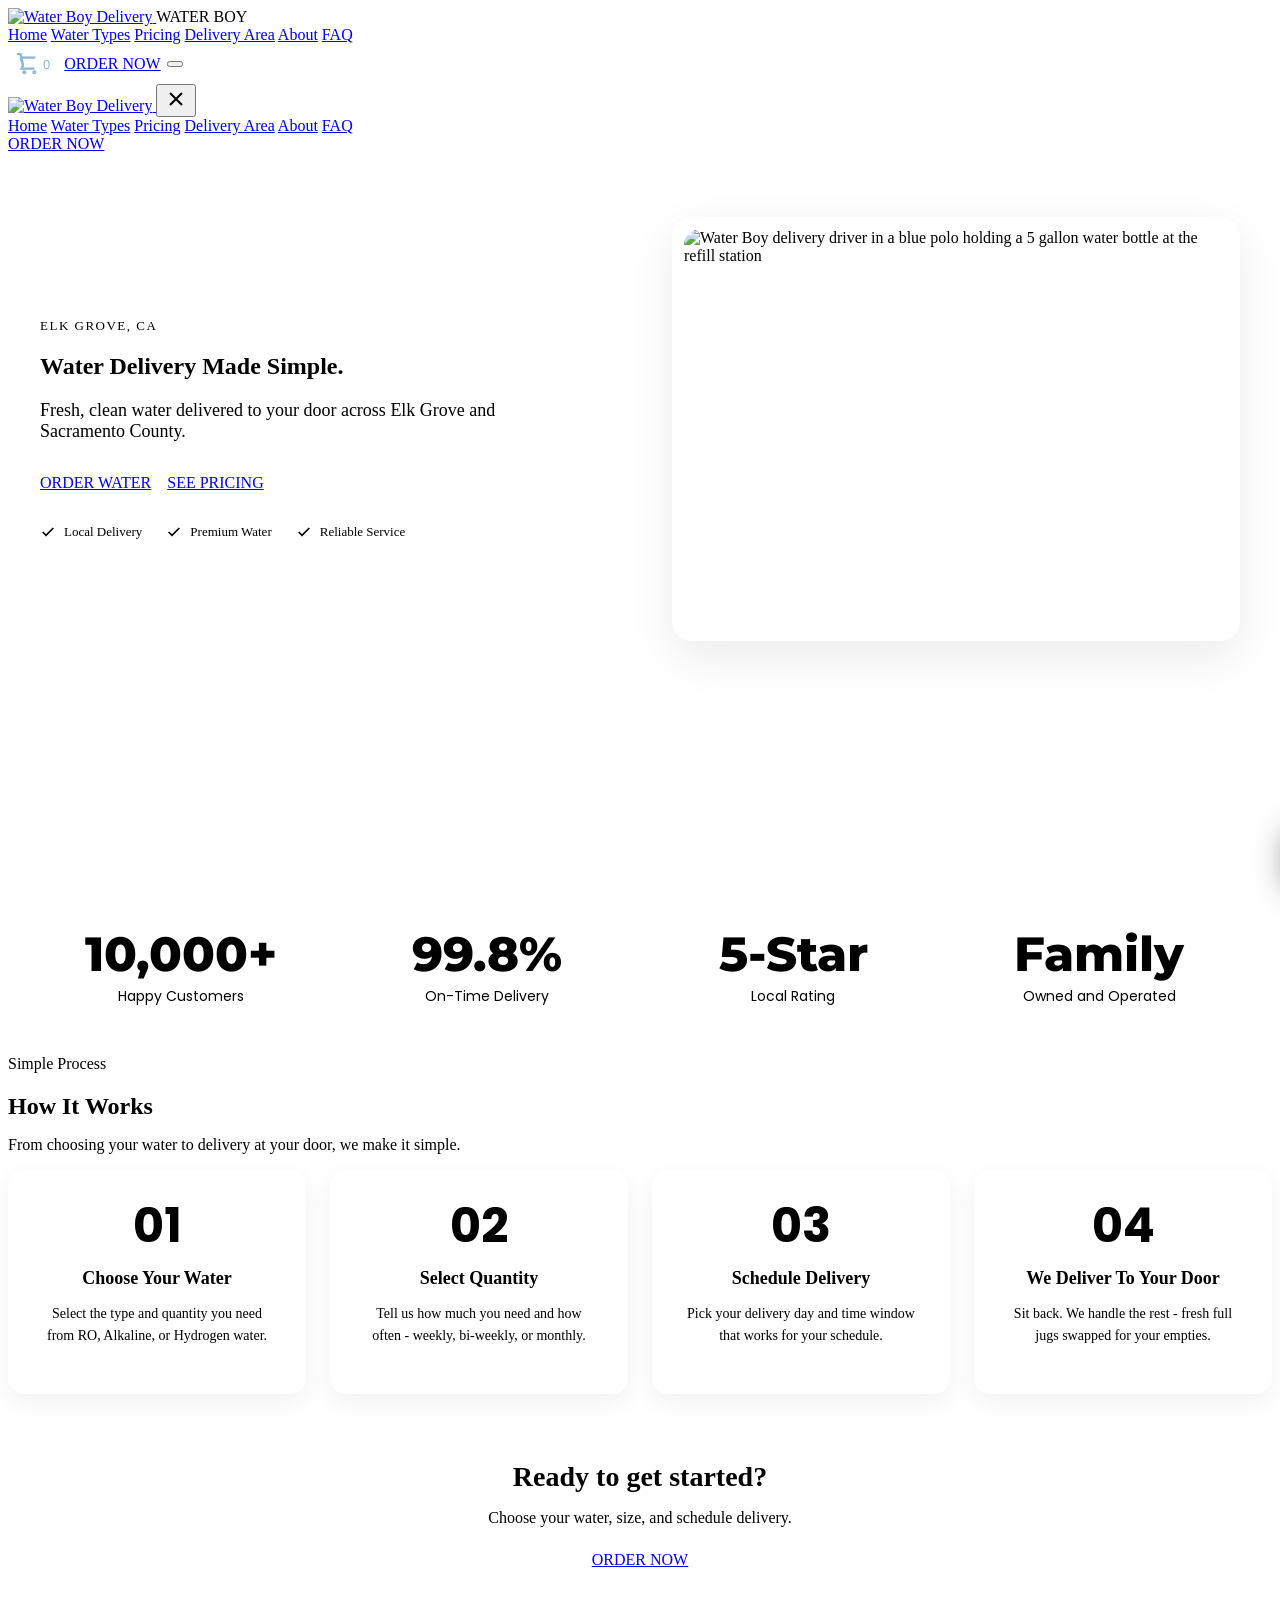
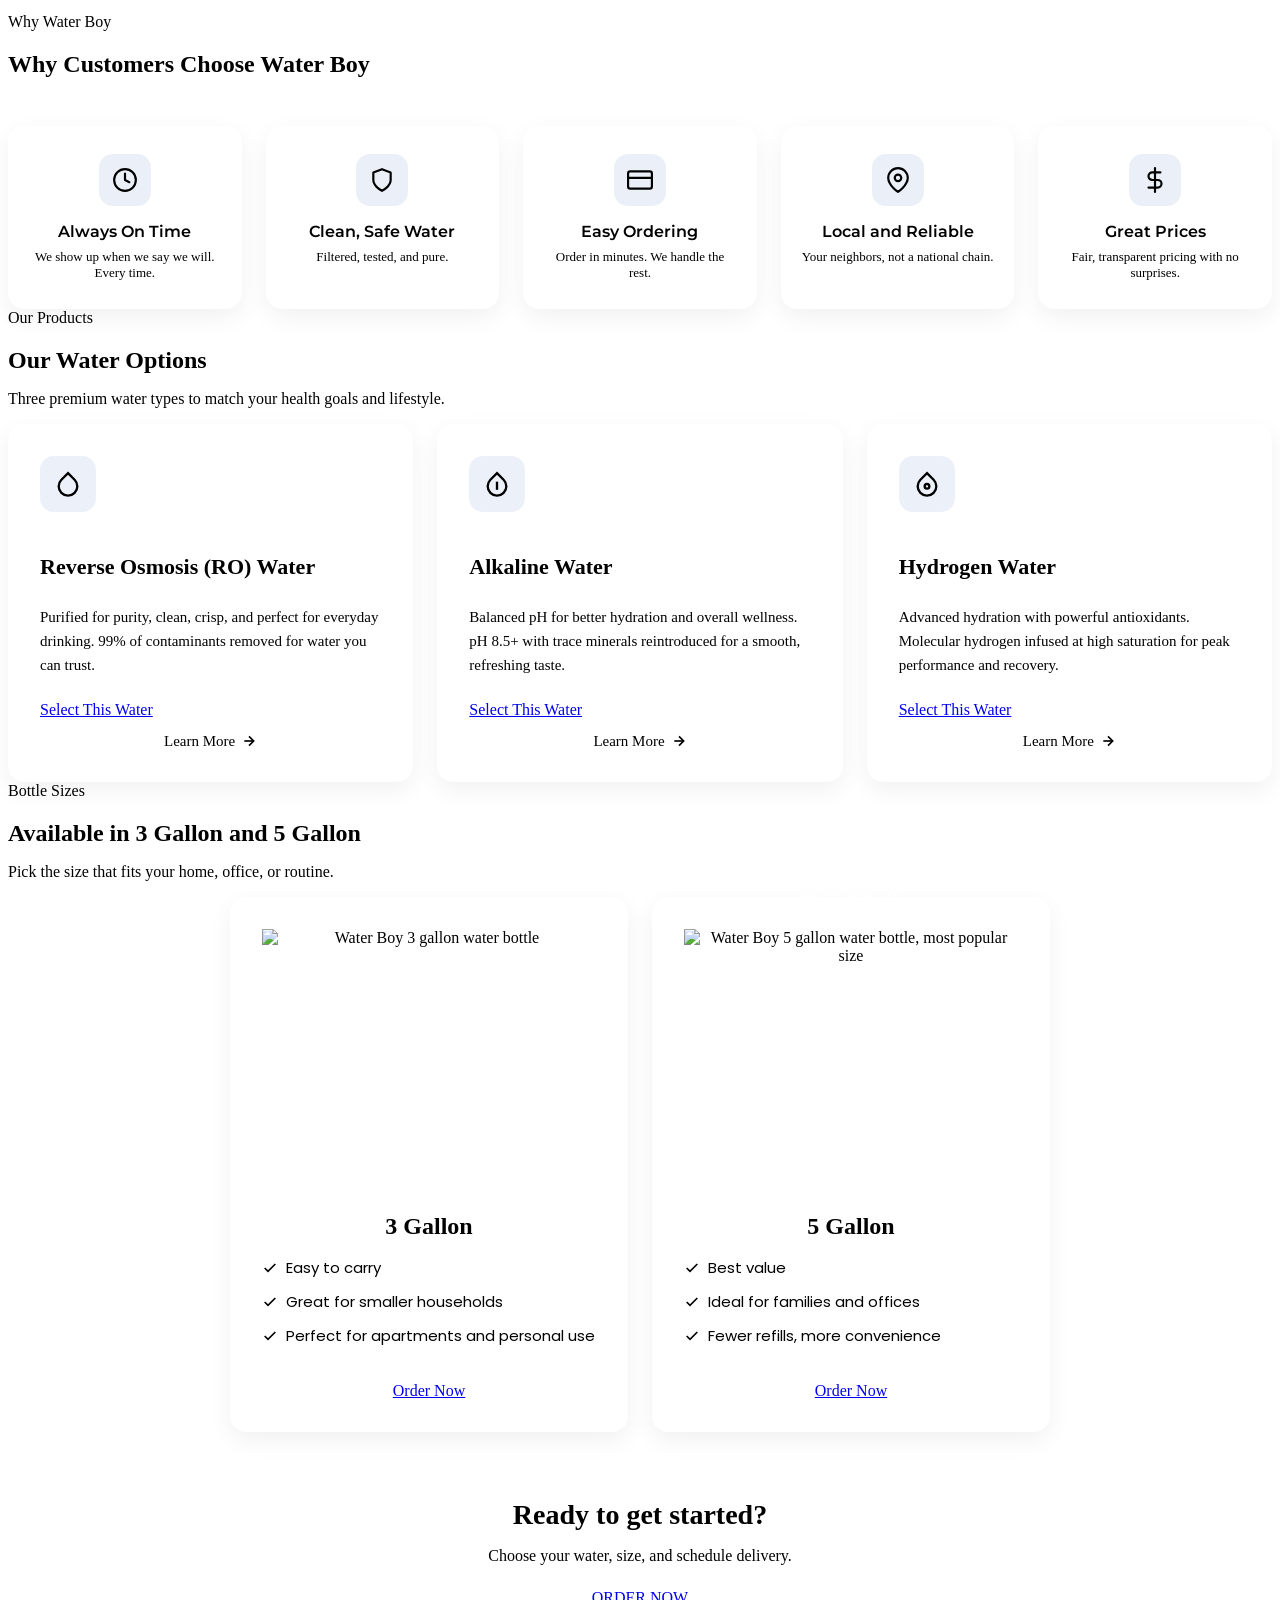
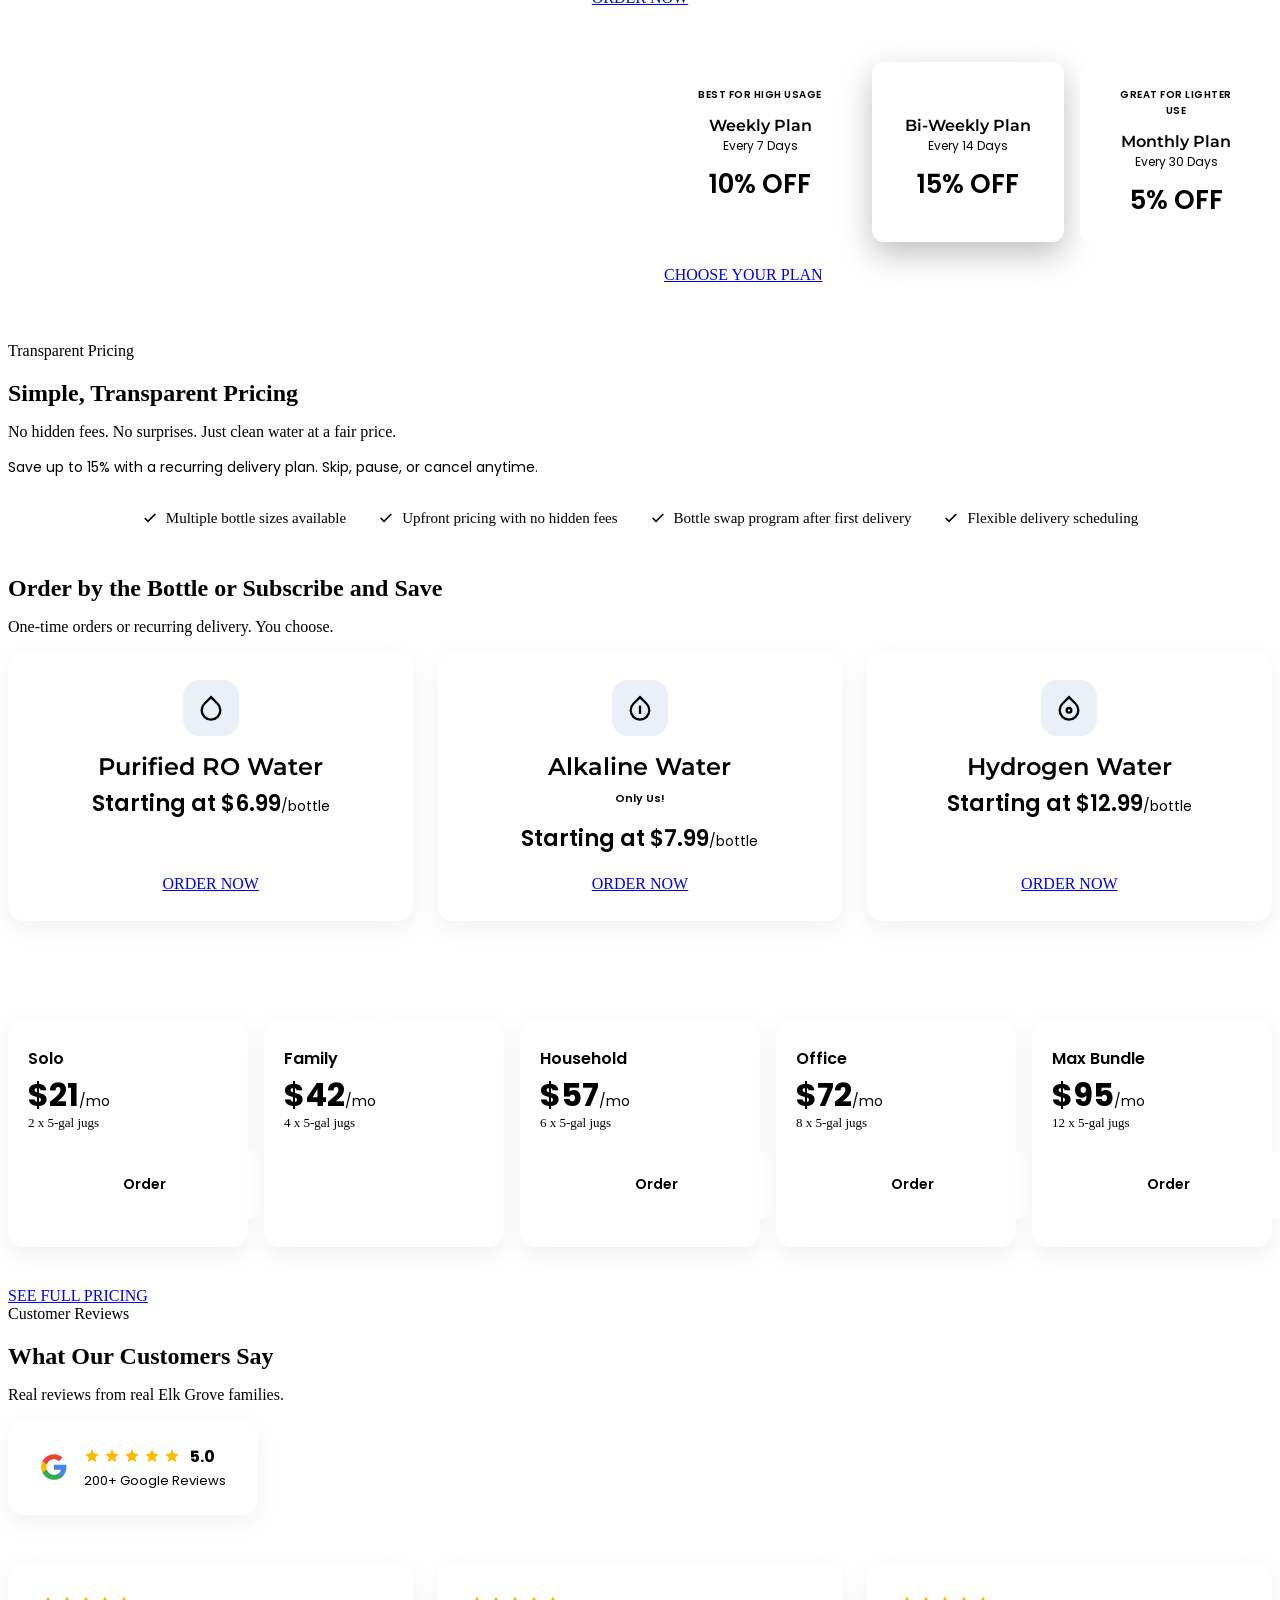
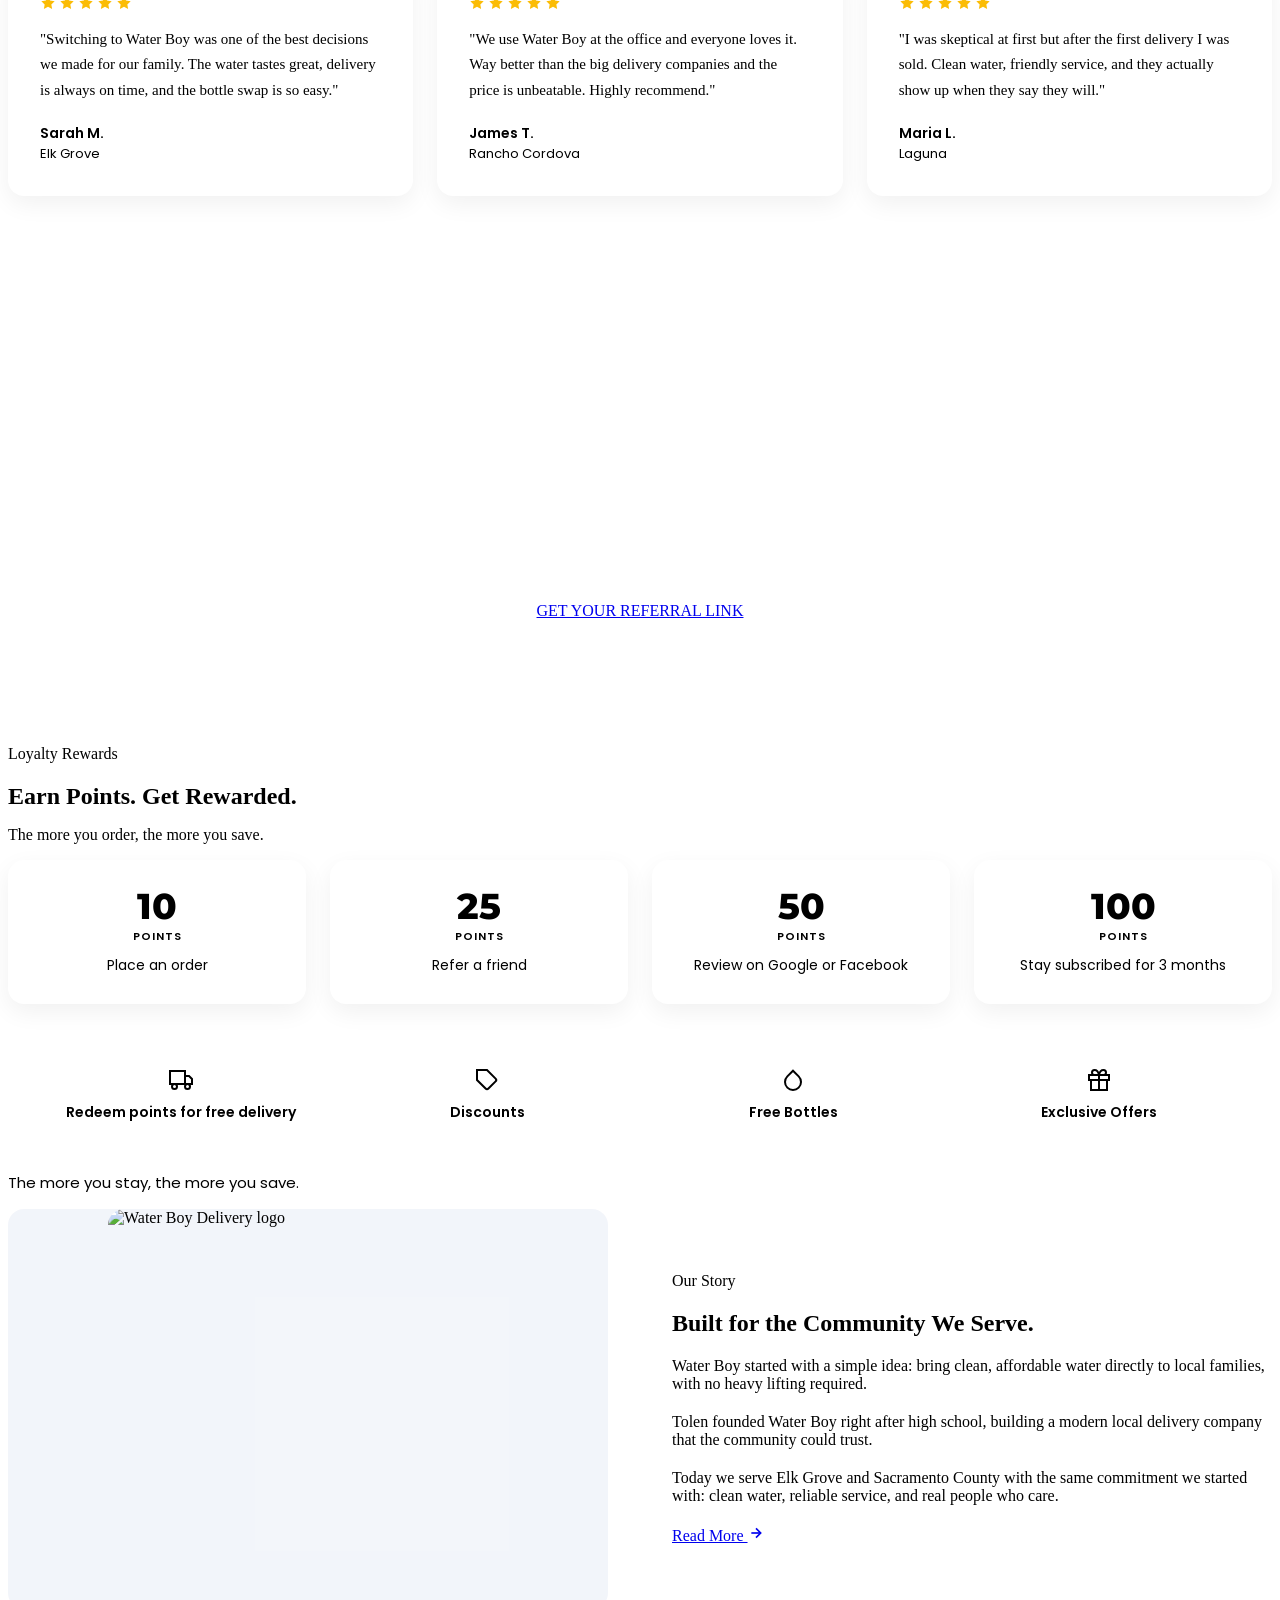
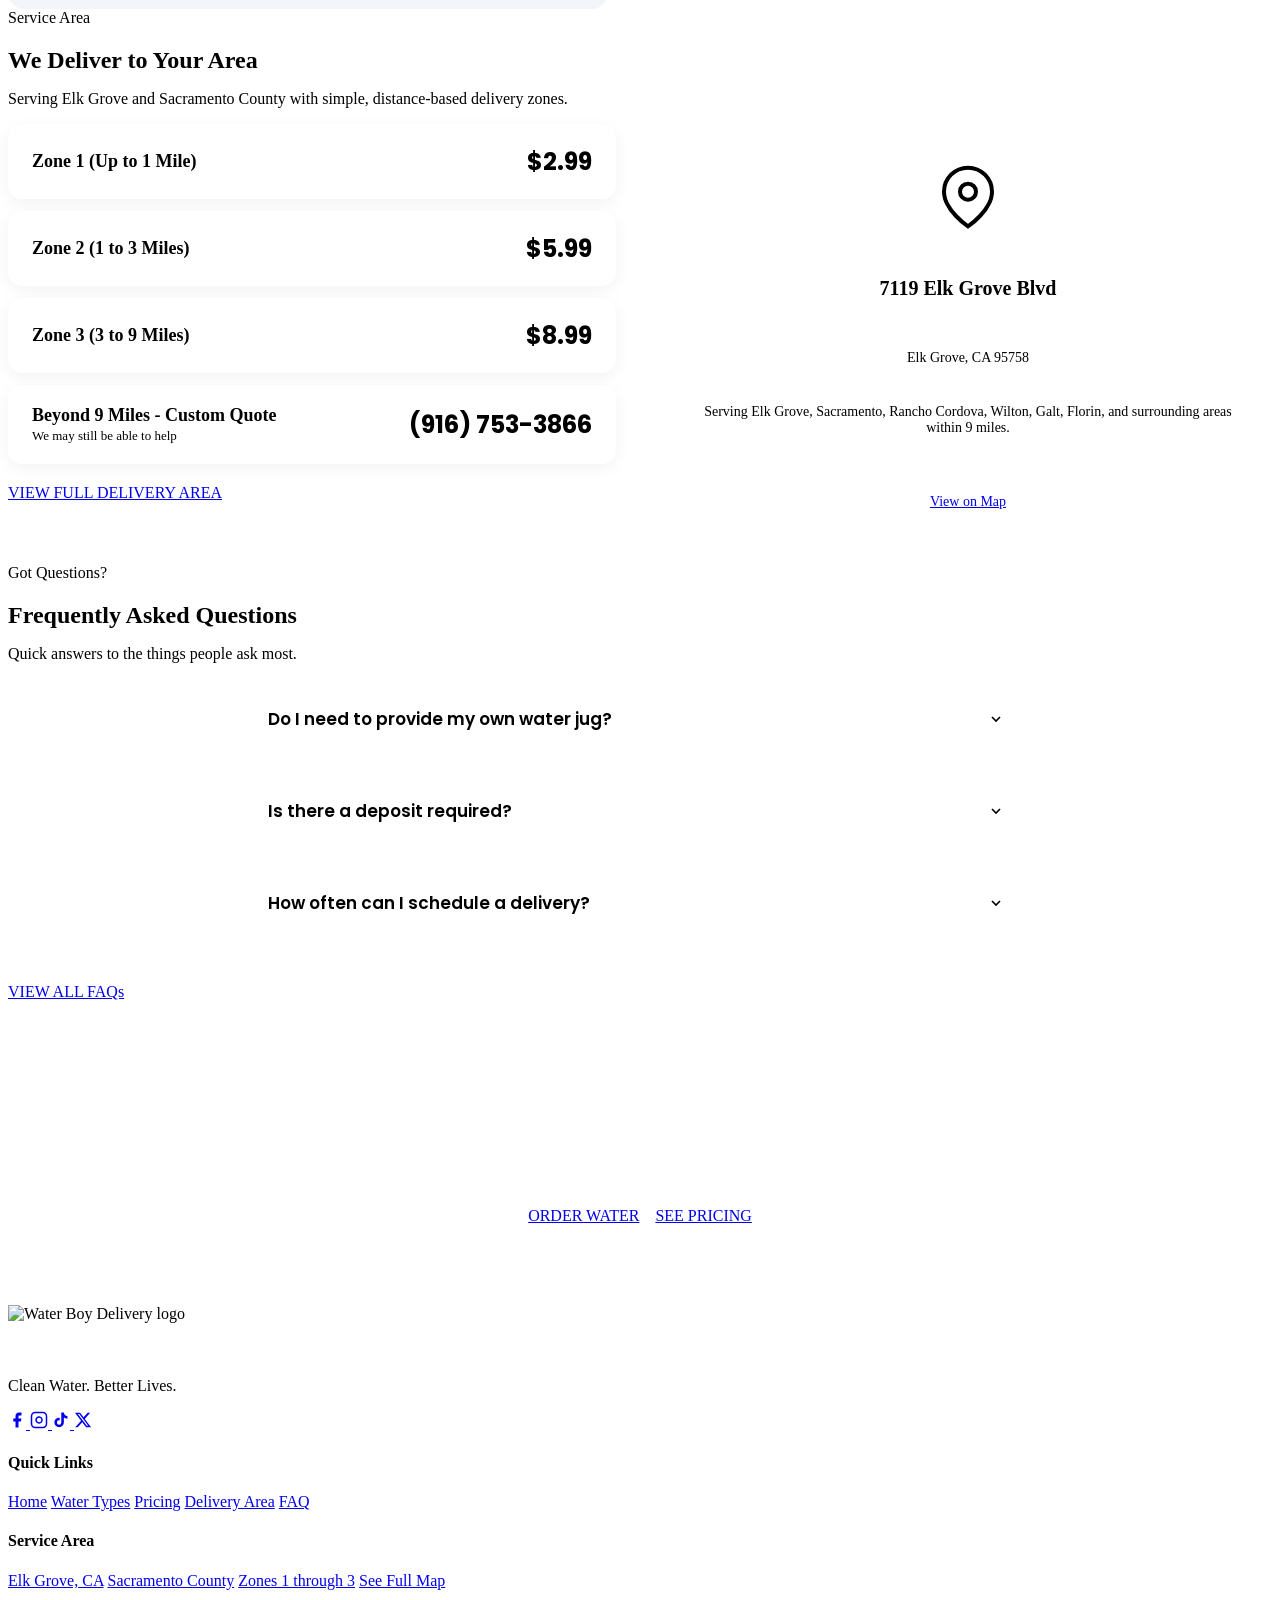
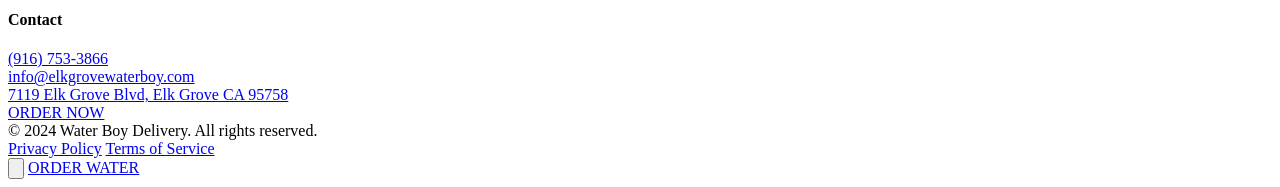
==== commit a683fed4: "Update phone, email, zone names in index.html" ====
--- a/index.html
+++ b/index.html
@@ -3,45 +3,23 @@
 <head>
   <meta charset="UTF-8" />
   <meta name="viewport" content="width=device-width, initial-scale=1.0" />
-
-  <title>Waterboy Delivery | Water Delivery, Dispensers &amp; Filtration in Elk Grove, CA</title>
-  <meta name="description" content="Premium water delivery, Brio dispenser sales &amp; rentals, empty bottle pickup, and in-store products in Elk Grove, CA. RO, alkaline, and hydrogen water — no contracts, free delivery." />
-  <meta name="keywords" content="water delivery Elk Grove, alkaline water delivery Sacramento, 5-gallon water delivery, water dispenser rental, bottle pickup Elk Grove" />
-  <meta name="robots" content="index, follow" />
-  <link rel="canonical" href="https://waterboydelivery.com/" />
-
-  <meta property="og:title" content="Waterboy Delivery | Pure Water. Delivered." />
-  <meta property="og:description" content="Premium 5-gallon water delivery for homes and offices. Alkaline and regular. Free delivery, no contracts." />
-  <meta property="og:type" content="website" />
-  <meta property="og:url" content="https://waterboydelivery.com/" />
-  <meta property="og:image" content="https://waterboydelivery.com/social-share.png" />
-  <meta property="og:site_name" content="Waterboy Delivery" />
-  <meta name="twitter:card" content="summary_large_image" />
-  <meta name="twitter:title" content="Waterboy Delivery | Pure Water. Delivered." />
-  <meta name="twitter:description" content="Premium 5-gallon water delivery for homes and offices. Alkaline and regular." />
-  <meta name="twitter:image" content="https://waterboydelivery.com/social-share.png" />
-
-  <link rel="icon" type="image/png" sizes="32x32" href="favicon-32.png" />
-  <link rel="apple-touch-icon" sizes="180x180" href="apple-touch-icon.png" />
-  <link rel="preconnect" href="https://fonts.googleapis.com" />
-  <link rel="preconnect" href="https://fonts.gstatic.com" crossorigin />
-  <link href="https://fonts.googleapis.com/css2?family=Outfit:wght@400;600;700;800;900&family=Inter:wght@400;500;600&display=swap" rel="stylesheet" />
-  <link rel="stylesheet" href="styles.css" />
-  <link rel="stylesheet" href="shop.css" />
-  <link rel="stylesheet" href="water-type-selector.css" />
-  <link rel="stylesheet" href="homepage.css" />
-  <link rel="stylesheet" href="global.css" />
-
+  <title>Water Delivery Elk Grove | Water Boy Delivery</title>
+  <meta name="description" content="Fresh, clean water delivered to your door in Elk Grove and Sacramento County. RO, Alkaline, and Hydrogen water. Delivery from $2.99." />
+  <link rel="canonical" href="https://waterboywebsite.netlify.app/">
+  <meta property="og:title" content="Water Delivery Elk Grove | Water Boy Delivery">
+  <meta property="og:description" content="Fresh, clean water delivered to your door in Elk Grove and Sacramento County. RO, Alkaline, and Hydrogen water. Delivery from $2.99.">
+  <meta property="og:image" content="https://waterboywebsite.netlify.app/LOGOnotext.PNG">
+  <meta property="og:url" content="https://waterboywebsite.netlify.app/">
+  <meta property="og:type" content="website">
   <script type="application/ld+json">
   {
     "@context": "https://schema.org",
     "@type": "LocalBusiness",
-    "name": "Waterboy Delivery",
-    "description": "Premium 5-gallon water delivery service, dispenser sales and rentals, bottle pickup, and in-store water products.",
-    "url": "https://waterboydelivery.com/",
-    "logo": "https://waterboydelivery.com/logo.png",
-    "image": "https://waterboydelivery.com/social-share.png",
-    "telephone": "+19166193218",
+    "name": "Water Boy Delivery",
+    "description": "Local water delivery service in Elk Grove, CA. RO, Alkaline, and Hydrogen water delivered to your door.",
+    "url": "https://waterboywebsite.netlify.app",
+    "telephone": "(916) 753-3866",
+    "email": "info@elkgrovewaterboy.com",
     "address": {
       "@type": "PostalAddress",
       "streetAddress": "7119 Elk Grove Blvd",
@@ -50,1095 +28,1481 @@
       "postalCode": "95758",
       "addressCountry": "US"
     },
-    "areaServed": "Elk Grove, Sacramento County, and surrounding areas",
+    "geo": {
+      "@type": "GeoCoordinates",
+      "latitude": 38.4088,
+      "longitude": -121.3716
+    },
+    "openingHours": "Mo-Sa 08:00-18:00",
     "priceRange": "$$",
-    "openingHours": "Mo-Sa 08:00-18:00"
+    "servesCuisine": "Water Delivery",
+    "areaServed": [
+      "Elk Grove", "Sacramento", "Rancho Cordova",
+      "Wilton", "Galt", "Florin", "Laguna"
+    ]
   }
   </script>
-
+  <link rel="icon" type="image/png" sizes="32x32" href="favicon-32.png">
+  <link rel="preconnect" href="https://fonts.googleapis.com">
+  <link rel="preconnect" href="https://fonts.gstatic.com" crossorigin>
+  <link href="https://fonts.googleapis.com/css2?family=Montserrat:wght@600;700;800&family=Poppins:wght@400;500;600&display=swap" rel="stylesheet">
+  <link rel="stylesheet" href="site.css">
+  <link rel="stylesheet" href="shop.css">
   <style>
-  /* ============================================================
-     BRUTALIST OVERRIDES — these win over all linked stylesheets
-     ============================================================ */
-  *, *::before, *::after { box-sizing: border-box; }
-
-  body {
-    background: #F5F0EB;
-    margin: 0;
-    font-family: 'Inter', sans-serif;
-  }
-
-  /* --- NAVBAR --- */
-  #navbar {
-    background: #F5F0EB !important;
-    border-bottom: 3px solid #0D0D0D !important;
-    box-shadow: none !important;
-    display: flex !important;
-    align-items: center !important;
-    padding: 0 40px !important;
-    height: 64px !important;
-    position: sticky !important;
-    top: 0 !important;
-    z-index: 999 !important;
-    gap: 0 !important;
-  }
-  .nav-logo { margin-right: auto; }
-  .nav-logo img { height: 40px; object-fit: contain; display: block; }
-  .hn-center-links {
-    display: flex;
-    gap: 32px;
-    margin-right: 32px;
-  }
-  .hn-center-links a {
-    font-family: 'Inter', sans-serif;
-    font-size: 12px;
-    font-weight: 600;
-    color: #0D0D0D;
-    text-decoration: none;
-    letter-spacing: 1px;
-    text-transform: uppercase;
-  }
-  .hn-center-links a:hover { color: #00D4FF; }
-  .hn-nav-right { display: flex; align-items: center; gap: 16px; }
-  .hn-sign-in {
-    font-family: 'Inter', sans-serif;
-    font-size: 12px;
-    font-weight: 600;
-    color: #0D0D0D;
-    text-decoration: none;
-    text-transform: uppercase;
-    letter-spacing: 1px;
-  }
-  .hn-sign-in:hover { color: #00D4FF; }
-  .hn-get-started {
-    font-family: 'Inter', sans-serif;
-    font-size: 12px;
-    font-weight: 600;
-    color: #FFF;
-    background: #0D0D0D;
-    padding: 10px 20px;
-    border: 2px solid #0D0D0D;
-    text-decoration: none;
-    text-transform: uppercase;
-    letter-spacing: 1px;
-    border-radius: 0 !important;
-  }
-  .hn-get-started:hover { background: #F5F0EB; color: #0D0D0D; }
-  .nav-menu-btn {
-    display: none;
-    background: none;
-    border: none;
-    cursor: pointer;
-    color: #0D0D0D;
-    padding: 4px;
-  }
-
-  /* --- INFO BAR --- */
-  #info-bar {
-    background: #0D0D0D !important;
-    border-bottom: none !important;
-    padding: 9px 40px !important;
-    display: flex !important;
-    align-items: center !important;
-    justify-content: center !important;
-    gap: 0 !important;
-    flex-wrap: wrap !important;
-    font-family: 'Inter', sans-serif !important;
-    font-size: 11px !important;
-    color: #888 !important;
-    letter-spacing: 2px !important;
-    text-transform: uppercase !important;
-  }
-  #info-bar a {
-    color: #888 !important;
-    text-decoration: none !important;
-    display: inline-flex !important;
-    align-items: center !important;
-    gap: 6px !important;
-    padding: 0 24px !important;
-  }
-  #info-bar a:hover { color: #FFF !important; }
-  #info-bar .info-bar-sep { display: inline !important; opacity: 1 !important; color: #333 !important; padding: 0 !important; }
-
-  /* --- HERO --- */
-  #wb-hero {
-    background: #F5F0EB;
-    min-height: 100vh;
-    display: grid;
-    grid-template-columns: 1fr 1fr;
-    border-bottom: 3px solid #0D0D0D;
-  }
-  #wb-hero-l {
-    padding: 80px 64px;
-    display: flex;
-    flex-direction: column;
-    justify-content: center;
-  }
-  #wb-hero-r {
-    display: flex;
-    align-items: center;
-    justify-content: center;
-    padding: 60px;
-  }
-  .wb-eyebrow {
-    font-family: 'Inter', sans-serif;
-    font-size: 11px;
-    font-weight: 600;
-    letter-spacing: 4px;
-    text-transform: uppercase;
-    color: #888;
-    margin-bottom: 28px;
-    display: block;
-  }
-  .wb-hero-h1 {
-    font-family: 'Outfit', sans-serif;
-    font-size: clamp(72px, 9vw, 124px);
-    font-weight: 900;
-    line-height: 0.88;
-    color: #0D0D0D;
-    letter-spacing: -4px;
-    margin: 0 0 32px;
-  }
-  .wb-hero-sub {
-    font-family: 'Inter', sans-serif;
-    font-size: 17px;
-    font-weight: 400;
-    color: #444;
-    max-width: 400px;
-    line-height: 1.65;
-    margin: 0 0 40px;
-  }
-  .wb-cta-btn {
-    display: inline-block;
-    background: #0D0D0D;
-    color: #FFF;
-    font-family: 'Inter', sans-serif;
-    font-size: 12px;
-    font-weight: 600;
-    text-transform: uppercase;
-    letter-spacing: 2px;
-    padding: 16px 36px;
-    border: 3px solid #0D0D0D;
-    text-decoration: none;
-    border-radius: 0 !important;
-    align-self: flex-start;
-  }
-  .wb-cta-btn:hover { background: #F5F0EB; color: #0D0D0D; }
-  .wb-cta-btn-light {
-    display: inline-block;
-    background: #F5F0EB;
-    color: #0D0D0D;
-    font-family: 'Inter', sans-serif;
-    font-size: 12px;
-    font-weight: 600;
-    text-transform: uppercase;
-    letter-spacing: 2px;
-    padding: 16px 36px;
-    border: 3px solid #0D0D0D;
-    text-decoration: none;
-    border-radius: 0 !important;
-  }
-  .wb-cta-btn-light:hover { background: #0D0D0D; color: #FFF; }
-  .wb-hero-phone {
-    margin-top: 20px;
-    font-family: 'Inter', sans-serif;
-    font-size: 14px;
-    color: #888;
-    text-decoration: none;
-    display: block;
-  }
-  .wb-hero-phone:hover { color: #0D0D0D; }
-
-  /* --- WHAT WE DELIVER --- */
-  #wb-deliver {
-    background: #0D0D0D;
-    padding: 96px 64px;
-    border-bottom: 3px solid #222;
-  }
-  .wb-deliver-inner { max-width: 1200px; margin: 0 auto; }
-  .wb-section-h {
-    font-family: 'Outfit', sans-serif;
-    font-size: clamp(48px, 6vw, 80px);
-    font-weight: 900;
-    line-height: 0.92;
-    letter-spacing: -2px;
-    margin: 0 0 64px;
-  }
-  .wb-section-h--light { color: #FFF; }
-  .wb-section-h--dark { color: #0D0D0D; }
-  .wb-cards {
-    display: grid;
-    grid-template-columns: repeat(3, 1fr);
-  }
-  .wb-card {
-    border: 3px solid #FFF;
-    padding: 40px;
-    background: transparent;
-  }
-  .wb-card + .wb-card { border-left: none; }
-  .wb-card-name {
-    font-family: 'Outfit', sans-serif;
-    font-size: 24px;
-    font-weight: 700;
-    color: #FFF;
-    margin-bottom: 12px;
-  }
-  .wb-card-price {
-    font-family: 'Courier New', Courier, monospace;
-    font-size: 20px;
-    font-weight: 700;
-    color: #00D4FF;
-    margin-bottom: 16px;
-  }
-  .wb-card-desc {
-    font-family: 'Inter', sans-serif;
-    font-size: 15px;
-    color: #AAA;
-    line-height: 1.6;
-    margin-bottom: 28px;
-  }
-  .wb-card-link {
-    font-family: 'Inter', sans-serif;
-    font-size: 14px;
-    font-weight: 600;
-    color: #FFF;
-    text-decoration: underline;
-  }
-  .wb-card-link:hover { color: #00D4FF; }
-
-  /* --- HOW IT WORKS --- */
-  #wb-how {
-    background: #F5F0EB;
-    padding: 96px 64px;
-    border-bottom: 3px solid #0D0D0D;
-  }
-  .wb-how-inner { max-width: 1200px; margin: 0 auto; }
-  .wb-steps {
-    display: grid;
-    grid-template-columns: repeat(3, 1fr);
-  }
-  .wb-step { padding: 0 48px 0 0; }
-  .wb-step + .wb-step {
-    border-left: 2px solid #0D0D0D;
-    padding: 0 48px 0 48px;
-  }
-  .wb-step:last-child { padding-right: 0; }
-  .wb-step-num {
-    font-family: 'Outfit', sans-serif;
-    font-size: 96px;
-    font-weight: 900;
-    color: #00D4FF;
-    line-height: 1;
-    margin-bottom: 16px;
-  }
-  .wb-step-title {
-    font-family: 'Outfit', sans-serif;
-    font-size: 20px;
-    font-weight: 700;
-    color: #0D0D0D;
-    margin-bottom: 12px;
-  }
-  .wb-step-desc {
-    font-family: 'Inter', sans-serif;
-    font-size: 15px;
-    color: #555;
-    line-height: 1.65;
-  }
-
-  /* --- PRICING --- */
-  #wb-pricing {
-    background: #FFF;
-    padding: 96px 64px;
-    border-bottom: 3px solid #0D0D0D;
-  }
-  .wb-pricing-inner { max-width: 1200px; margin: 0 auto; }
-  .wb-pricing-grid {
-    display: grid;
-    grid-template-columns: repeat(3, 1fr);
-  }
-  .wb-price-card {
-    border: 3px solid #0D0D0D;
-    padding: 40px;
-    background: #FFF;
-  }
-  .wb-price-card + .wb-price-card { border-left: none; }
-  .wb-badge {
-    display: inline-block;
-    background: #00D4FF;
-    color: #0D0D0D;
-    font-family: 'Inter', sans-serif;
-    font-size: 11px;
-    font-weight: 600;
-    text-transform: uppercase;
-    letter-spacing: 1.5px;
-    padding: 4px 12px;
-    margin-bottom: 16px;
-    border-radius: 0 !important;
-  }
-  .wb-price-type {
-    font-family: 'Outfit', sans-serif;
-    font-size: 22px;
-    font-weight: 900;
-    color: #0D0D0D;
-    margin-bottom: 4px;
-  }
-  .wb-price-sub {
-    font-family: 'Inter', sans-serif;
-    font-size: 12px;
-    color: #888;
-    margin-bottom: 24px;
-  }
-  .wb-price-grid {
-    display: grid;
-    grid-template-columns: 1fr 1fr;
-    gap: 2px;
-    margin-bottom: 24px;
-    background: #0D0D0D;
-    outline: 2px solid #0D0D0D;
-  }
-  .wb-price-cell {
-    background: #FFF;
-    padding: 16px 12px;
-    text-align: center;
-  }
-  .wb-price-cell-lbl {
-    font-family: 'Inter', sans-serif;
-    font-size: 10px;
-    font-weight: 600;
-    letter-spacing: 1px;
-    text-transform: uppercase;
-    color: #888;
-    margin-bottom: 4px;
-  }
-  .wb-price-cell-val {
-    font-family: 'Courier New', Courier, monospace;
-    font-size: 22px;
-    font-weight: 700;
-    color: #0D0D0D;
-  }
-  .wb-order-btn {
-    display: block;
-    width: 100%;
-    padding: 14px;
-    background: #0D0D0D;
-    color: #FFF;
-    font-family: 'Inter', sans-serif;
-    font-size: 12px;
-    font-weight: 600;
-    text-transform: uppercase;
-    letter-spacing: 1.5px;
-    text-decoration: none;
-    text-align: center;
-    border: 3px solid #0D0D0D;
-    border-radius: 0 !important;
-  }
-  .wb-order-btn:hover { background: #FFF; color: #0D0D0D; }
-
-  /* --- TRUST BAR --- */
-  #wb-trust {
-    background: #0D0D0D;
-    padding: 0 40px;
-    display: flex;
-    align-items: stretch;
-    justify-content: center;
-    flex-wrap: wrap;
-    border-bottom: 3px solid #222;
-  }
-  .wb-trust-item {
-    font-family: 'Inter', sans-serif;
-    font-size: 11px;
-    font-weight: 600;
-    letter-spacing: 3px;
-    text-transform: uppercase;
-    color: #FFF;
-    padding: 20px 32px;
-  }
-  .wb-trust-item + .wb-trust-item {
-    border-left: 1px solid rgba(255,255,255,0.2);
-  }
-
-  /* --- AREA / REVIEW SECTION --- */
-  #wb-area {
-    background: #F5F0EB;
-    padding: 120px 64px;
-    border-bottom: 3px solid #0D0D0D;
-  }
-  .wb-area-inner { max-width: 1200px; margin: 0 auto; }
-  .wb-area-p {
-    font-family: 'Inter', sans-serif;
-    font-size: 17px;
-    color: #444;
-    line-height: 1.65;
-    max-width: 580px;
-    margin: 0 0 40px;
-  }
-
-  /* --- FOOTER --- */
-  #footer {
-    background: #0D0D0D !important;
-    border-top: 3px solid #333 !important;
-    padding: 64px !important;
-    color: #FFF !important;
-  }
-  .wb-footer-grid {
-    display: grid;
-    grid-template-columns: 2fr 1fr 1fr 1fr;
-    gap: 48px;
-    max-width: 1200px;
-    margin: 0 auto 48px;
-  }
-  .wb-footer-brand img {
-    height: 48px;
-    object-fit: contain;
-    margin-bottom: 16px;
-    display: block;
-  }
-  .wb-footer-tagline {
-    font-family: 'Inter', sans-serif;
-    font-size: 14px;
-    color: #666;
-    line-height: 1.6;
-    margin: 0 0 16px;
-    max-width: 280px;
-  }
-  .wb-footer-phone {
-    display: block;
-    font-family: 'Inter', sans-serif;
-    font-size: 15px;
-    font-weight: 600;
-    color: #FFF;
-    text-decoration: none;
-    margin-bottom: 6px;
-  }
-  .wb-footer-phone:hover { color: #00D4FF; }
-  .wb-footer-loc {
-    font-family: 'Inter', sans-serif;
-    font-size: 13px;
-    color: #555;
-  }
-  .wb-footer-col h4 {
-    font-family: 'Outfit', sans-serif;
-    font-size: 12px;
-    font-weight: 700;
-    text-transform: uppercase;
-    letter-spacing: 2px;
-    color: #FFF;
-    margin: 0 0 20px;
-  }
-  .wb-footer-col nav {
-    display: flex;
-    flex-direction: column;
-    gap: 10px;
-  }
-  .wb-footer-col nav a {
-    font-family: 'Inter', sans-serif;
-    font-size: 14px;
-    color: #666;
-    text-decoration: none;
-  }
-  .wb-footer-col nav a:hover { color: #FFF; }
-  .wb-footer-bottom {
-    border-top: 1px solid #1A1A1A;
-    padding-top: 24px;
-    display: flex;
-    align-items: center;
-    justify-content: space-between;
-    max-width: 1200px;
-    margin: 0 auto;
-  }
-  .wb-footer-copy {
-    font-family: 'Inter', sans-serif;
-    font-size: 12px;
-    color: #444;
-    margin: 0;
-  }
-  .wb-footer-socials { display: flex; gap: 20px; }
-  .wb-footer-socials a {
-    font-family: 'Inter', sans-serif;
-    font-size: 11px;
-    font-weight: 600;
-    color: #444;
-    text-decoration: none;
-    text-transform: uppercase;
-    letter-spacing: 1.5px;
-  }
-  .wb-footer-socials a:hover { color: #FFF; }
-
-  /* --- WATER TYPE GATE --- */
-  #wt-gate { background: #0D0D0D !important; }
-  .wt-gate-opt {
-    border-radius: 0 !important;
-    border: 2px solid #333 !important;
-    box-shadow: none !important;
-    background: transparent !important;
-  }
-  .wt-gate-opt:hover, .wt-gate-opt:focus {
-    border-color: #FFF !important;
-    background: rgba(255,255,255,0.04) !important;
-  }
-  .wt-gate-opt.wt-gate-selected {
-    border-color: #00D4FF !important;
-    background: rgba(0,212,255,0.06) !important;
-    box-shadow: none !important;
-  }
-
-  /* --- MOBILE --- */
-  @media (max-width: 900px) {
-    #navbar { padding: 0 20px !important; }
-    .hn-center-links { display: none !important; }
-    .hn-nav-right .hn-sign-in { display: none; }
-    .nav-menu-btn { display: block !important; }
-
-    #wb-hero {
-      grid-template-columns: 1fr;
-      min-height: auto;
-    }
-    #wb-hero-r { order: 1; padding: 40px 24px; border-bottom: 3px solid #0D0D0D; }
-    #wb-hero-l { order: 2; padding: 40px 24px; border-right: none; }
-    .wb-hero-h1 { letter-spacing: -2px; }
-
-    #wb-deliver { padding: 64px 24px; }
-    .wb-cards { grid-template-columns: 1fr; }
-    .wb-card + .wb-card { border-left: 3px solid #FFF; border-top: none; }
-
-    #wb-how { padding: 64px 24px; }
-    .wb-steps { grid-template-columns: 1fr; }
-    .wb-step { padding: 0 0 32px; }
-    .wb-step + .wb-step { border-left: none; padding: 32px 0 0; border-top: 2px solid #0D0D0D; }
-
-    #wb-pricing { padding: 64px 24px; }
-    .wb-pricing-grid { grid-template-columns: 1fr; }
-    .wb-price-card + .wb-price-card { border-left: 3px solid #0D0D0D; border-top: none; }
-
-    #wb-trust { padding: 0 16px; }
-    .wb-trust-item { padding: 16px; font-size: 10px; letter-spacing: 2px; }
-    .wb-trust-item + .wb-trust-item { border-left: none; border-top: 1px solid rgba(255,255,255,0.15); }
-
-    #wb-area { padding: 64px 24px; }
-
-    #footer { padding: 48px 24px !important; }
-    .wb-footer-grid { grid-template-columns: 1fr 1fr; gap: 32px; }
-    .wb-footer-bottom { flex-direction: column; gap: 16px; text-align: center; }
-  }
+    /* â”€â”€ Homepage Specific â”€â”€ */
+
+    /* Hero */
+    .hero-section {
+      background: var(--color-surface-alt);
+      padding: 64px 24px;
+    }
+    .hero-inner {
+      max-width: 1200px; margin: 0 auto;
+      display: grid; grid-template-columns: 1fr 1fr;
+      gap: 64px; align-items: center;
+    }
+    .hero-left {}
+    .hero-eyebrow {
+      font-size: 13px; font-weight: 500; text-transform: uppercase;
+      letter-spacing: 1.5px; color: var(--color-primary);
+      display: block; margin-bottom: 16px;
+    }
+    .hero-left h1 { margin-bottom: 20px; }
+    .hero-left p { font-size: 18px; margin-bottom: 32px; max-width: 480px; }
+    .hero-buttons { display: flex; gap: 16px; flex-wrap: wrap; margin-bottom: 32px; }
+    .hero-trust {
+      display: flex; gap: 24px; flex-wrap: wrap; align-items: center;
+    }
+    .hero-trust-item {
+      display: flex; align-items: center; gap: 8px;
+      font-size: 13px; color: var(--color-text-muted); font-weight: 500;
+    }
+    .hero-trust-item svg { color: var(--color-success); flex-shrink: 0; }
+    .hero-image-side {
+      background: #FFFFFF;
+      border-radius: 20px;
+      box-shadow: 0 16px 48px rgba(0,0,0,0.08);
+      border: 1px solid var(--color-border);
+      padding: 12px;
+      display: flex; align-items: center; justify-content: center;
+      min-height: 400px;
+    }
+    .hero-image-side img {
+      width: 100%; max-width: 100%; height: 400px;
+      object-fit: cover; border-radius: 16px; display: block;
+    }
+
+    /* Trust Strip */
+    .trust-strip {
+      background: var(--color-primary);
+      padding: 40px 24px;
+    }
+    .trust-strip-inner {
+      max-width: 1200px; margin: 0 auto;
+      display: grid; grid-template-columns: repeat(5, 1fr);
+      gap: 24px; align-items: start;
+    }
+    .trust-item {
+      text-align: center; color: #FFFFFF;
+    }
+    .trust-item-icon {
+      width: 40px; height: 40px; border-radius: 10px;
+      background: rgba(255,255,255,0.15);
+      display: flex; align-items: center; justify-content: center;
+      margin: 0 auto 12px;
+    }
+    .trust-item-icon svg { color: #FFFFFF; }
+    .trust-item-title {
+      font-size: 14px; font-weight: 600; color: #FFFFFF;
+      margin-bottom: 4px; font-family: 'Poppins', sans-serif;
+    }
+    .trust-item-sub {
+      font-size: 13px; color: rgba(255,255,255,0.75);
+      font-family: 'Poppins', sans-serif;
+    }
+
+    /* How It Works */
+    .hiw-grid {
+      display: grid; grid-template-columns: repeat(4, 1fr);
+      gap: 24px; align-items: start; position: relative;
+    }
+    .hiw-card {
+      background: #FFFFFF;
+      border-radius: 16px; border: 1px solid var(--color-border);
+      box-shadow: 0 8px 24px rgba(0,0,0,0.06);
+      padding: 32px; text-align: center;
+      transition: transform 0.3s ease, box-shadow 0.3s ease;
+    }
+    .hiw-card:hover { transform: translateY(-4px); box-shadow: 0 16px 40px rgba(0,0,0,0.10); }
+    .hiw-num {
+      font-size: 48px; font-weight: 700;
+      color: var(--color-primary); line-height: 1;
+      margin-bottom: 16px; font-family: 'Poppins', sans-serif;
+    }
+    .hiw-card h3 { font-size: 18px; font-weight: 600; margin-bottom: 10px; color: var(--color-text); }
+    .hiw-card p { font-size: 14px; color: var(--color-text-muted); line-height: 1.6; }
+    .hiw-arrow {
+      display: flex; align-items: center; justify-content: center;
+      color: var(--color-border); font-size: 24px;
+      padding-top: 60px;
+    }
+
+    /* Water Types */
+    .water-cards-grid {
+      display: grid; grid-template-columns: repeat(3, 1fr); gap: 24px;
+    }
+    .water-type-card {
+      background: #FFFFFF; border-radius: 16px;
+      border: 1px solid var(--color-border);
+      box-shadow: 0 8px 24px rgba(0,0,0,0.06);
+      padding: 32px;
+      transition: transform 0.3s ease, box-shadow 0.3s ease;
+      display: flex; flex-direction: column;
+    }
+    .water-type-card:hover { transform: translateY(-4px); box-shadow: 0 16px 40px rgba(0,0,0,0.10); }
+    .water-type-icon {
+      width: 56px; height: 56px; border-radius: 14px;
+      background: rgba(13,71,161,0.08);
+      display: flex; align-items: center; justify-content: center;
+      margin-bottom: 20px;
+    }
+    .water-type-icon svg { color: var(--color-primary); }
+    .water-type-card h3 { font-size: 22px; font-weight: 600; margin-bottom: 10px; color: var(--color-text); }
+    .water-type-card p { font-size: 15px; color: var(--color-text-muted); line-height: 1.6; margin-bottom: 24px; flex: 1; }
+    .water-type-link {
+      display: inline-flex; align-items: center; gap: 6px;
+      color: var(--color-primary); font-weight: 500; font-size: 15px;
+      text-decoration: none !important;
+      transition: gap 0.2s;
+    }
+    .water-type-link:hover { gap: 10px; text-decoration: underline !important; }
+    .water-type-actions { margin-top: auto; display: flex; flex-direction: column; align-items: center; gap: 14px; }
+    .water-type-actions .btn-primary { width: 100%; }
+
+    /* Pricing */
+    .pricing-feature-list {
+      display: flex; gap: 32px; flex-wrap: wrap;
+      margin-bottom: 48px; justify-content: center;
+    }
+    .pricing-feature-item {
+      display: flex; align-items: center; gap: 8px;
+      font-size: 15px; color: var(--color-text-muted); font-weight: 500;
+    }
+    .pricing-feature-item svg { color: var(--color-success); flex-shrink: 0; }
+    .pricing-grid {
+      display: grid;
+      grid-template-columns: repeat(5, 1fr);
+      gap: 16px; align-items: start; margin-bottom: 40px;
+    }
+    .pricing-card {
+      background: #FFFFFF; border-radius: 16px;
+      border: 1px solid var(--color-border);
+      box-shadow: 0 8px 24px rgba(0,0,0,0.06);
+      padding: 28px 20px; position: relative;
+      transition: transform 0.3s ease, box-shadow 0.3s ease;
+    }
+    .pricing-card:hover { transform: translateY(-4px); box-shadow: 0 16px 40px rgba(0,0,0,0.10); }
+    .pricing-card.popular {
+      border: 2px solid var(--color-primary);
+    }
+    .pricing-badge {
+      position: absolute; top: -12px; left: 50%;
+      transform: translateX(-50%);
+      background: var(--color-primary); color: #FFFFFF;
+      font-size: 11px; font-weight: 600;
+      letter-spacing: 1px; text-transform: uppercase;
+      padding: 4px 12px; border-radius: 100px;
+      white-space: nowrap;
+      font-family: 'Poppins', sans-serif;
+    }
+    .pricing-plan-name {
+      font-size: 16px; font-weight: 600; color: var(--color-text);
+      margin-bottom: 8px; font-family: 'Poppins', sans-serif;
+    }
+    .pricing-price {
+      font-size: 32px; font-weight: 700; color: var(--color-primary);
+      line-height: 1; margin-bottom: 4px;
+      font-family: 'Poppins', sans-serif;
+    }
+    .pricing-price span { font-size: 14px; font-weight: 400; color: var(--color-text-muted); }
+    .pricing-detail {
+      font-size: 13px; color: var(--color-text-muted);
+      margin-bottom: 20px;
+    }
+    .pricing-cta {
+      display: block; width: 100%; text-align: center;
+      background: var(--color-primary); color: #FFFFFF !important;
+      font-family: 'Poppins', sans-serif; font-weight: 600; font-size: 14px;
+      border-radius: 10px; padding: 12px 16px; border: none;
+      cursor: pointer; text-decoration: none !important;
+      transition: transform 0.2s, box-shadow 0.2s;
+      min-height: 44px; display: flex; align-items: center; justify-content: center;
+    }
+    .pricing-cta:hover { transform: scale(1.02); box-shadow: 0 6px 18px rgba(13,71,161,0.25); }
+    .pricing-cta.outline {
+      background: #FFFFFF !important; color: var(--color-primary) !important;
+      border: 2px solid var(--color-primary) !important;
+    }
+
+    /* Our Story */
+    .story-grid {
+      display: grid; grid-template-columns: 1fr 1fr;
+      gap: 64px; align-items: center;
+    }
+    .story-image {
+      border-radius: 16px; overflow: hidden;
+      box-shadow: 0 16px 48px rgba(0,0,0,0.12);
+    }
+    .story-image img { width: 100%; height: 400px; object-fit: cover; }
+    .story-image-placeholder {
+      background: var(--color-surface-alt);
+      border-radius: 16px; border: 1px solid var(--color-border);
+      height: 400px; display: flex; flex-direction: column;
+      align-items: center; justify-content: center; gap: 16px;
+      color: var(--color-text-muted);
+    }
+    .story-right .label-sm { display: block; margin-bottom: 12px; }
+    .story-right h2 { margin-bottom: 20px; }
+    .story-right p { margin-bottom: 20px; }
+
+    /* Delivery Area */
+    .zone-grid {
+      display: grid; grid-template-columns: 1fr 1fr;
+      gap: 48px; align-items: start;
+    }
+    .zone-table { display: flex; flex-direction: column; gap: 12px; }
+    .zone-row {
+      background: #FFFFFF; border-radius: 14px;
+      border: 1px solid var(--color-border);
+      box-shadow: 0 4px 16px rgba(0,0,0,0.05);
+      padding: 20px 24px;
+      display: flex; align-items: center; justify-content: space-between;
+      gap: 16px;
+    }
+    .zone-row-left {}
+    .zone-label {
+      font-size: 12px; font-weight: 600; text-transform: uppercase;
+      letter-spacing: 1px; color: var(--color-primary);
+      margin-bottom: 4px; font-family: 'Poppins', sans-serif;
+    }
+    .zone-name { font-size: 18px; font-weight: 600; color: var(--color-text); }
+    .zone-range { font-size: 13px; color: var(--color-text-muted); margin-top: 2px; }
+    .zone-fee {
+      font-size: 24px; font-weight: 700; color: var(--color-primary);
+      font-family: 'Poppins', sans-serif; white-space: nowrap;
+    }
+    .zone-fee.free { color: var(--color-success); }
+    .zone-map-side {
+      background: var(--color-surface-alt);
+      border-radius: 16px; border: 1px solid var(--color-border);
+      padding: 40px; display: flex; flex-direction: column;
+      align-items: center; justify-content: center;
+      min-height: 360px; text-align: center; gap: 16px;
+    }
+    .zone-map-icon { color: var(--color-primary); margin-bottom: 8px; }
+
+    /* FAQ Accordion */
+    .faq-list { max-width: 800px; margin: 0 auto 40px; }
+    .faq-item {
+      border: 1px solid var(--color-border);
+      border-radius: 12px; margin-bottom: 12px;
+      background: #FFFFFF; overflow: hidden;
+    }
+    .faq-question {
+      display: flex; align-items: center; justify-content: space-between;
+      padding: 24px 28px; cursor: pointer; gap: 20px; user-select: none;
+      background: none; border: none; width: 100%; text-align: left;
+    }
+    .faq-question h3 {
+      font-family: 'Poppins', sans-serif;
+      font-size: 17px; font-weight: 600;
+      color: var(--color-text); flex: 1; margin: 0;
+    }
+    .faq-chevron {
+      width: 32px; height: 32px; border-radius: 50%;
+      border: 1.5px solid var(--color-border);
+      background: var(--color-surface-alt);
+      display: flex; align-items: center; justify-content: center;
+      flex-shrink: 0; transition: all 0.3s;
+    }
+    .faq-chevron svg { transition: transform 0.3s; color: var(--color-primary); }
+    .faq-item.open .faq-chevron {
+      background: var(--color-primary); border-color: var(--color-primary);
+    }
+    .faq-item.open .faq-chevron svg { transform: rotate(180deg); color: #FFFFFF; }
+    .faq-answer { max-height: 0; overflow: hidden; transition: max-height 0.4s ease; }
+    .faq-answer-inner { padding: 0 28px 24px; }
+    .faq-answer-inner p { font-size: 15px; color: var(--color-text-muted); line-height: 1.7; }
+    .faq-item.open .faq-answer { max-height: 400px; }
+
+    /* CTA Section */
+    .cta-section {
+      background: var(--color-primary);
+      padding: 80px 24px; text-align: center;
+    }
+    .cta-section h2 { color: #FFFFFF; margin-bottom: 16px; }
+    .cta-section p { color: rgba(255,255,255,0.85); margin-bottom: 40px; font-size: 18px; max-width: 560px; margin-left: auto; margin-right: auto; }
+    .cta-buttons { display: flex; gap: 16px; justify-content: center; flex-wrap: wrap; }
+
+    /* ── Responsive ── */
+    @media (max-width: 1024px) {
+      .pricing-grid { grid-template-columns: repeat(3, 1fr); }
+      .trust-strip-inner { grid-template-columns: repeat(3, 1fr); }
+    }
+    @media (max-width: 900px) {
+      .hiw-grid { grid-template-columns: repeat(2, 1fr); }
+      .zone-grid { grid-template-columns: 1fr; }
+    }
+
+    /* ── MOBILE OVERRIDES (max-width: 768px) ── */
+    @media (max-width: 768px) {
+
+      /* 2 - Hero */
+      .hero-section { padding: 56px 24px 40px !important; }
+      .hero-inner { grid-template-columns: 1fr !important; gap: 0 !important; }
+      .hero-image-side { display: flex !important; margin-top: 28px !important; padding: 8px !important; min-height: 0 !important; }
+      .hero-image-side img { height: 240px !important; }
+      .hero-left h1 { font-size: clamp(32px, 8vw, 42px) !important; }
+      .hero-left p { font-size: 16px !important; line-height: 1.6 !important; max-width: 100% !important; }
+      .hero-buttons { flex-direction: column !important; gap: 12px !important; }
+      .hero-buttons .btn-primary,
+      .hero-buttons .btn-secondary { width: 100% !important; }
+      .hero-trust { flex-direction: column !important; gap: 8px !important; align-items: flex-start !important; }
+      .hero-trust-item { font-size: 14px !important; }
+
+      /* 3 - Trust Strip */
+      .trust-strip { padding: 40px 24px !important; }
+      .trust-strip-inner {
+        display: grid !important;
+        grid-template-columns: 1fr 1fr !important;
+        gap: 24px 16px !important;
+        text-align: center !important;
+      }
+      .trust-item:last-child { grid-column: 1 / -1 !important; }
+
+      /* 4 - Stats Strip */
+      .stats-strip-section { padding: 40px 24px !important; }
+      .stats-grid { grid-template-columns: 1fr 1fr !important; gap: 24px !important; }
+      .stat-value { font-size: clamp(28px, 7vw, 40px) !important; }
+
+      /* 5 - How It Works */
+      .hiw-grid { grid-template-columns: 1fr !important; }
+      .hiw-card { padding: 28px 24px !important; margin-bottom: 4px !important; }
+      .hiw-arrow { display: none !important; }
+      .hiw-num { font-size: 48px !important; }
+
+      /* 6 - Why Choose Water Boy */
+      .why-grid { grid-template-columns: 1fr !important; margin-top: 32px !important; }
+      .why-item { padding: 28px 24px !important; margin-bottom: 4px !important; }
+      .why-icon { margin-bottom: 16px !important; }
+
+      /* 7 - Water Types */
+      .water-cards-grid { grid-template-columns: 1fr !important; }
+      .water-type-card { padding: 28px 24px !important; margin-bottom: 4px !important; text-align: left !important; }
+
+      /* 8 - Pricing */
+      .pricing-grid { grid-template-columns: 1fr !important; }
+      .pricing-card { margin-bottom: 8px !important; padding: 28px 24px !important; }
+      .pricing-feature-list { flex-direction: column !important; align-items: flex-start !important; gap: 8px !important; }
+      .save-note { font-size: 14px !important; }
+
+      /* 9 - Reviews */
+      .review-cards-grid {
+        display: flex !important;
+        flex-direction: column !important;
+        gap: 16px !important;
+      }
+      .review-cards-grid > div { padding: 24px !important; font-size: 15px; line-height: 1.7; }
+      .google-badge-wrap { display: flex !important; margin-left: auto; margin-right: auto; margin-bottom: 32px !important; }
+
+      /* 10 - Referral */
+      .referral-section { padding: 56px 24px !important; }
+      .referral-steps { flex-direction: column !important; gap: 24px !important; margin: 32px auto !important; }
+      .referral-section .btn-inverted { width: 100% !important; display: block !important; text-align: center !important; }
+
+      /* 11 - Our Story */
+      .story-grid { grid-template-columns: 1fr !important; }
+      .story-image-placeholder { display: none !important; }
+      .story-right h2 { font-size: clamp(26px, 7vw, 36px) !important; }
+
+      /* 12 - Delivery Area */
+      .zone-grid { grid-template-columns: 1fr !important; gap: 0 !important; }
+      .zone-row { margin-bottom: 12px !important; }
+      .zone-map-side { margin-top: 24px !important; width: 100% !important; }
+      .zone-table .btn-secondary { width: 100% !important; display: block !important; text-align: center !important; }
+
+      /* 13 - FAQ */
+      .faq-question { padding: 20px !important; }
+      .faq-question h3 { font-size: 15px !important; font-weight: 600 !important; }
+      .faq-answer-inner { padding: 0 20px 20px !important; }
+
+      /* 14 - Final CTA */
+      .cta-section { padding: 64px 24px !important; }
+      .cta-section h2 { font-size: clamp(26px, 7vw, 36px) !important; }
+      .cta-buttons { flex-direction: column !important; align-items: stretch !important; gap: 12px !important; }
+      .cta-buttons .btn-inverted,
+      .cta-buttons .btn-ghost-white { width: 100% !important; }
+
+      /* 17 - Global breathing room */
+      .section-subtext { font-size: 15px !important; max-width: 100% !important; }
+      .card { border-radius: 12px !important; }
+    }
+
+    /* Stats Strip */
+    .stats-strip-section {
+      background: #FFFFFF;
+      padding: 48px 24px;
+      border-bottom: 1px solid var(--color-border);
+    }
+    .stats-grid {
+      max-width: 1200px; margin: 0 auto;
+      display: grid; grid-template-columns: repeat(4, 1fr); gap: 24px;
+    }
+    .stat-item { text-align: center; }
+    .stat-value {
+      font-family: 'Montserrat', sans-serif;
+      font-size: clamp(32px, 4vw, 48px); font-weight: 800;
+      color: var(--color-primary); line-height: 1; margin-bottom: 8px;
+    }
+    .stat-label {
+      font-family: 'Poppins', sans-serif;
+      font-size: 14px; color: var(--color-text-muted);
+    }
+    /* Why Choose Water Boy */
+    .why-grid {
+      display: grid; grid-template-columns: repeat(5, 1fr); gap: 24px;
+      margin-top: 48px;
+    }
+    .why-item {
+      background: #FFFFFF; border-radius: 16px;
+      border: 1px solid var(--color-border);
+      box-shadow: 0 8px 24px rgba(0,0,0,0.06);
+      padding: 28px 20px; text-align: center;
+    }
+    .why-icon {
+      width: 52px; height: 52px; border-radius: 14px;
+      background: rgba(10,71,161,0.08);
+      display: flex; align-items: center; justify-content: center;
+      margin: 0 auto 16px;
+    }
+    .why-icon svg { color: var(--color-primary); }
+    .why-item h3 {
+      font-family: 'Montserrat', sans-serif;
+      font-size: 16px; font-weight: 600; margin-bottom: 8px;
+    }
+    .why-item p { font-size: 13px; color: var(--color-text-muted); margin: 0; }
+    @media (max-width: 900px) { .why-grid { grid-template-columns: repeat(2, 1fr); } }
+
+    /* Referral Program */
+    .referral-section {
+      background: var(--color-primary);
+      padding: 80px 24px; text-align: center;
+    }
+    .referral-label {
+      font-family: 'Montserrat', sans-serif;
+      font-size: 12px; font-weight: 700; letter-spacing: 2px;
+      text-transform: uppercase; color: rgba(255,255,255,0.7);
+      display: block; margin-bottom: 16px;
+    }
+    .referral-steps {
+      display: flex; justify-content: center; gap: 40px;
+      margin: 48px 0; flex-wrap: wrap;
+    }
+    .referral-step { display: flex; flex-direction: column; align-items: center; gap: 12px; }
+    .referral-step-num {
+      width: 52px; height: 52px; border-radius: 50%;
+      background: rgba(255,255,255,0.15); border: 2px solid rgba(255,255,255,0.4);
+      display: flex; align-items: center; justify-content: center;
+      font-family: 'Montserrat', sans-serif; font-size: 20px; font-weight: 700;
+      color: #FFFFFF;
+    }
+    .referral-step-label {
+      font-family: 'Poppins', sans-serif; font-size: 14px;
+      color: rgba(255,255,255,0.85); max-width: 120px;
+    }
+
+    /* Subscription savings badge */
+    .save-badge {
+      background: var(--color-primary);
+      color: #FFFFFF;
+      font-family: 'Montserrat', sans-serif;
+      font-weight: 700; font-size: 12px;
+      padding: 4px 10px; border-radius: 20px;
+      display: inline-block; margin-left: 8px;
+    }
+    .save-note {
+      font-family: 'Poppins', sans-serif;
+      font-size: 14px; color: var(--color-text-muted);
+      margin-bottom: 32px;
+    }
+
+    /* ── Subscribe and Save (NEW) ───────────────────────────── */
+    .subscribe-save-grid { display: grid; grid-template-columns: 1fr 1fr; gap: 48px; align-items: center; }
+    .subscribe-benefits { margin-top: 24px; }
+    .subscribe-benefit {
+      display: flex; align-items: flex-start; gap: 12px; margin-bottom: 16px;
+      font-family: 'Poppins', sans-serif; font-size: 16px; color: #FFFFFF;
+    }
+    .subscribe-benefit svg { flex-shrink: 0; margin-top: 3px; color: #FFFFFF; }
+    .subscribe-plans { display: flex; gap: 16px; margin-bottom: 24px; }
+    .subscribe-plan-card {
+      flex: 1; background: #FFFFFF; border-radius: 12px; padding: 20px;
+      border: 2px solid transparent; text-align: center;
+    }
+    .subscribe-plan-card.popular { border-color: #FFFFFF; box-shadow: 0 12px 32px rgba(0,0,0,0.25); }
+    .subscribe-plan-badge {
+      display: inline-block; font-family: 'Poppins', sans-serif; font-weight: 600;
+      font-size: 10px; text-transform: uppercase; letter-spacing: 0.5px;
+      color: var(--color-primary); border: 1px solid var(--color-border);
+      border-radius: 20px; padding: 3px 10px; margin-bottom: 10px;
+    }
+    .subscribe-plan-card.popular .subscribe-plan-badge {
+      background: var(--color-primary); color: #FFFFFF; border-color: var(--color-primary); font-weight: 700;
+    }
+    .subscribe-plan-name { font-family: 'Montserrat', sans-serif; font-weight: 600; font-size: 16px; color: var(--color-text); margin-bottom: 2px; }
+    .subscribe-plan-freq { font-family: 'Poppins', sans-serif; font-size: 12px; color: var(--color-text-muted); margin-bottom: 10px; }
+    .subscribe-plan-pct { font-family: 'Poppins', sans-serif; font-weight: 600; font-size: 26px; color: var(--color-primary); }
+    .subscribe-right .btn-inverted { width: 100%; }
+    .subscribe-cta-note { font-family: 'Poppins', sans-serif; font-size: 13px; color: rgba(255,255,255,0.75); margin-top: 14px; }
+
+    /* ── Product Pricing Preview (NEW) ──────────────────────── */
+    .product-preview-grid { display: grid; grid-template-columns: repeat(3, 1fr); gap: 24px; }
+    .product-preview-card {
+      background: #FFFFFF; border: 1px solid var(--color-border); border-radius: 16px;
+      padding: 28px; text-align: center; display: flex; flex-direction: column;
+      box-shadow: 0 8px 24px rgba(0,0,0,0.06);
+    }
+    .product-preview-icon {
+      width: 56px; height: 56px; border-radius: 16px; background: rgba(10,71,161,0.08);
+      display: flex; align-items: center; justify-content: center; margin: 0 auto 16px;
+    }
+    .product-preview-icon svg { color: var(--color-primary); }
+    .product-preview-name { font-family: 'Montserrat', sans-serif; font-weight: 600; font-size: clamp(18px, 2.5vw, 24px); color: var(--color-text); margin-bottom: 6px; }
+    .product-preview-badge {
+      display: inline-block; font-family: 'Poppins', sans-serif; font-weight: 600; font-size: 11px;
+      color: var(--color-primary); border: 1px solid var(--color-primary);
+      border-radius: 20px; padding: 3px 12px; margin-bottom: 12px;
+    }
+    .product-preview-price { font-family: 'Poppins', sans-serif; font-weight: 600; font-size: 22px; color: var(--color-text); margin-bottom: 20px; }
+    .product-preview-price span { font-size: 14px; font-weight: 400; color: var(--color-text-muted); }
+    .product-preview-card .btn-primary { width: 100%; margin-top: auto; }
+    .pricing-divider { height: 1px; background: var(--color-border); max-width: 1200px; margin: 48px auto; }
+
+    /* ── Loyalty Points (NEW) ───────────────────────────────── */
+    .loyalty-points-grid { display: grid; grid-template-columns: repeat(4, 1fr); gap: 24px; margin-bottom: 40px; }
+    .loyalty-point-card {
+      background: #FFFFFF; border: 1px solid var(--color-border); border-radius: 16px;
+      padding: 28px; text-align: center; box-shadow: 0 8px 24px rgba(0,0,0,0.06);
+    }
+    .loyalty-point-num { font-family: 'Montserrat', sans-serif; font-weight: 800; font-size: 36px; color: var(--color-primary); line-height: 1; margin-bottom: 4px; }
+    .loyalty-point-pts { font-family: 'Poppins', sans-serif; font-weight: 600; font-size: 11px; text-transform: uppercase; letter-spacing: 1px; color: var(--color-primary); margin-bottom: 10px; }
+    .loyalty-point-label { font-family: 'Poppins', sans-serif; font-size: 14px; color: var(--color-text-muted); line-height: 1.5; }
+    .loyalty-redeem-strip {
+      display: flex; gap: 16px; background: #FFFFFF; border: 1px solid var(--color-border);
+      border-radius: 16px; padding: 24px 28px; margin-bottom: 24px;
+    }
+    .loyalty-redeem-item { flex: 1; display: flex; flex-direction: column; align-items: center; gap: 10px; text-align: center; }
+    .loyalty-redeem-item svg { color: var(--color-primary); }
+    .loyalty-redeem-label { font-family: 'Poppins', sans-serif; font-weight: 600; font-size: 14px; color: var(--color-text); }
+    .loyalty-redeem-line { font-family: 'Poppins', sans-serif; font-size: 15px; color: var(--color-text-muted); }
+
+    /* ── Mobile rules for new sections ──────────────────────── */
+    @media (max-width: 768px) {
+      .subscribe-save-grid { grid-template-columns: 1fr; gap: 32px; }
+      .subscribe-plans { flex-direction: column; gap: 12px; }
+      .subscribe-right .btn-inverted { width: 100%; display: block; text-align: center; }
+      .product-preview-grid { grid-template-columns: 1fr; gap: 16px; }
+      .loyalty-section { padding: 56px 24px !important; }
+      .loyalty-points-grid { grid-template-columns: 1fr 1fr; gap: 16px; }
+      .loyalty-redeem-strip { flex-wrap: wrap; padding: 20px; }
+      .loyalty-redeem-item { flex: 1 1 40%; }
+    }
+
+    /* ── Bottle Sizes Section (NEW) ─────────────────────────── */
+    .sizes-grid {
+      display: grid; grid-template-columns: repeat(2,1fr);
+      gap: 24px; max-width: 820px; margin: 0 auto;
+    }
+    .size-card {
+      background: #FFFFFF; border: 1px solid var(--color-border);
+      border-radius: 16px; box-shadow: 0 8px 24px rgba(0,0,0,0.06);
+      padding: 32px; text-align: center; position: relative;
+      display: flex; flex-direction: column;
+      transition: transform 0.3s ease, box-shadow 0.3s ease;
+    }
+    .size-card:hover { transform: translateY(-4px); box-shadow: 0 16px 40px rgba(0,0,0,0.10); }
+    .size-card.popular { border: 2px solid var(--color-primary); }
+    .size-badge {
+      position: absolute; top: -12px; left: 50%;
+      transform: translateX(-50%);
+      background: var(--color-primary); color: #FFFFFF;
+      font-size: 11px; font-weight: 600;
+      letter-spacing: 1px; text-transform: uppercase;
+      padding: 4px 12px; border-radius: 100px;
+      white-space: nowrap; font-family: 'Poppins', sans-serif;
+    }
+    .size-card-img {
+      width: 100%; height: 240px; object-fit: contain;
+      display: block; margin-bottom: 20px;
+    }
+    .size-card h3 { font-size: 24px; font-weight: 600; margin-bottom: 16px; color: var(--color-text); }
+    .size-card-bullets { list-style: none; margin: 0 0 24px; padding: 0; text-align: left; }
+    .size-card-bullets li {
+      display: flex; align-items: flex-start; gap: 8px;
+      font-family: 'Poppins', sans-serif; font-size: 15px;
+      color: var(--color-text-muted); line-height: 1.6; margin-bottom: 10px;
+    }
+    .size-card-bullets svg { color: var(--color-success); flex-shrink: 0; margin-top: 4px; }
+    .size-card .btn-primary { margin-top: auto; width: 100%; }
+
+    /* ── Compact CTA Band (NEW) ─────────────────────────────── */
+    .cta-band {
+      background: var(--color-surface-alt);
+      border-top: 1px solid var(--color-border);
+      border-bottom: 1px solid var(--color-border);
+      padding: 44px 24px; text-align: center;
+    }
+    .cta-band h2 { font-size: clamp(22px, 3vw, 28px); margin-bottom: 8px; color: var(--color-text); }
+    .cta-band p { font-size: 16px; color: var(--color-text-muted); margin-bottom: 24px; }
+
+    @media (max-width: 768px) {
+      .sizes-grid { grid-template-columns: 1fr; gap: 16px; }
+      .size-card { padding: 28px 24px; }
+      .cta-band .btn-primary { width: 100%; }
+    }
   </style>
 </head>
 <body>
 
-<!-- ============================================================
-     WATER TYPE STICKY BAR (JS compat)
-     ============================================================ -->
-<div id="wt-bar" style="display:none;position:sticky;top:64px;z-index:998;background:#0D0D0D;border-bottom:1px solid #1A1A1A;padding:8px 20px;text-align:center;font-family:'Inter',sans-serif;font-size:11px;letter-spacing:2px;text-transform:uppercase;color:#888;">
-  Water Type: <span id="wt-bar-type" style="color:#FFF;font-weight:600;"></span>
-  <span style="margin:0 16px;color:#333;">|</span>
-  <button id="wt-bar-change" style="background:none;border:none;color:#FFF;font-size:11px;font-family:'Inter',sans-serif;cursor:pointer;text-decoration:underline;padding:0;letter-spacing:2px;text-transform:uppercase;">Change</button>
+<!-- NAVBAR -->
+<nav id="navbar">
+  <div class="nav-inner">
+    <a href="index.html" class="nav-logo-link">
+      <img src="Images%20for%20Menu/Images%20for%20Menu/LOGO%20(1).PNG" alt="Water Boy Delivery" width="140" height="56" loading="lazy">
+    </a>
+    <span class="navbar-center-title">WATER BOY</span>
+    <div class="nav-links-center">
+      <a href="index.html" class="nav-link">Home</a>
+      <a href="shop.html" class="nav-link">Water Types</a>
+      <a href="water-delivery.html" class="nav-link">Pricing</a>
+      <a href="delivery-areas.html" class="nav-link">Delivery Area</a>
+      <a href="about.html" class="nav-link">About</a>
+      <a href="faq.html" class="nav-link">FAQ</a>
+    </div>
+    <div class="nav-right">
+      <button id="cart-btn" class="nav-cart-btn" onclick="typeof openCartDrawer==='function'?openCartDrawer():null" aria-label="Cart">
+        <svg width="22" height="22" viewBox="0 0 24 24" fill="none" stroke="currentColor" stroke-width="2.5"><circle cx="9" cy="21" r="1"/><circle cx="20" cy="21" r="1"/><polyline points="1 1 5 1 7.68 13.39 6 17 20 17"/><line x1="7.68" y1="13.39" x2="5" y2="5"/><line x1="5" y1="5" x2="21" y2="5"/></svg>
+        <span id="cart-count">0</span>
+      </button>
+      <a href="order.html" class="nav-order-btn">ORDER NOW</a>
+      <button class="nav-hamburger" id="hamburger-btn" aria-label="Open menu">
+        <span></span><span></span><span></span>
+      </button>
+    </div>
+  </div>
+</nav>
+
+<!-- Mobile Menu -->
+<div id="mobile-menu" role="dialog" aria-modal="true" aria-label="Site navigation">
+  <div class="mobile-menu-header">
+    <a href="index.html" class="nav-logo-link">
+      <img src="Images%20for%20Menu/Images%20for%20Menu/LOGO%20(1).PNG" alt="Water Boy Delivery" width="110" height="44" loading="lazy">
+    </a>
+    <button class="mobile-menu-close" id="mobile-menu-close" aria-label="Close menu">
+      <svg width="24" height="24" viewBox="0 0 24 24" fill="none" stroke="currentColor" stroke-width="2"><path d="M18 6 6 18M6 6l12 12"/></svg>
+    </button>
+  </div>
+  <nav class="mobile-nav-links">
+    <a href="index.html" class="mobile-nav-link">Home</a>
+    <a href="shop.html" class="mobile-nav-link">Water Types</a>
+    <a href="water-delivery.html" class="mobile-nav-link">Pricing</a>
+    <a href="delivery-areas.html" class="mobile-nav-link">Delivery Area</a>
+    <a href="about.html" class="mobile-nav-link">About</a>
+    <a href="faq.html" class="mobile-nav-link">FAQ</a>
+  </nav>
+  <a href="order.html" class="mobile-order-btn">ORDER NOW</a>
 </div>
 
-<!-- ============================================================
-     WATER TYPE MODAL / GATE
-     ============================================================ -->
-<div id="wt-gate" style="display:none;position:fixed;inset:0;z-index:99998;background:#0D0D0D;align-items:center;justify-content:center;padding:24px;" role="dialog" aria-modal="true" aria-label="Select your water type">
-  <div style="max-width:420px;width:100%;">
-    <div style="font-family:'Outfit',sans-serif;font-size:36px;font-weight:900;color:#FFF;margin-bottom:8px;letter-spacing:-1px;">What do you drink?</div>
-    <div style="font-size:13px;color:#888;margin-bottom:32px;line-height:1.6;font-family:'Inter',sans-serif;">Choose your water type — we'll show the right pricing.</div>
-    <div style="display:flex;flex-direction:column;gap:12px;">
-      <button class="wt-gate-opt" data-wt="ro">
-        <div style="font-family:'Outfit',sans-serif;font-size:17px;font-weight:800;color:#fff;">RO Water</div>
-        <div style="font-size:12px;color:#888;margin-top:4px;font-family:'Inter',sans-serif;">Pure reverse osmosis — clean, crisp, filtered of all impurities</div>
-      </button>
-      <button class="wt-gate-opt" data-wt="alkaline">
-        <div style="font-family:'Outfit',sans-serif;font-size:17px;font-weight:800;color:#fff;">Alkaline Water</div>
-        <div style="font-size:12px;color:#888;margin-top:4px;font-family:'Inter',sans-serif;">pH 8.5+ — smooth taste, great for active lifestyles</div>
-      </button>
-      <button class="wt-gate-opt" data-wt="hydrogen">
-        <div style="font-family:'Outfit',sans-serif;font-size:17px;font-weight:800;color:#fff;">Hydrogen Water</div>
-        <div style="font-size:12px;color:#888;margin-top:4px;font-family:'Inter',sans-serif;">Infused with molecular hydrogen — premium hydration</div>
-      </button>
+<!-- SECTION 01: HERO -->
+<section class="hero-section">
+  <div class="hero-inner">
+    <div class="hero-left">
+      <span class="hero-eyebrow">Elk Grove, CA</span>
+      <h1>Water Delivery Made Simple.</h1>
+      <p>Fresh, clean water delivered to your door across Elk Grove and Sacramento County.</p>
+      <div class="hero-buttons">
+        <a href="water-delivery.html" class="btn-primary">ORDER WATER</a>
+        <a href="water-delivery.html" class="btn-secondary">SEE PRICING</a>
+      </div>
+      <div class="hero-trust">
+        <div class="hero-trust-item">
+          <svg width="16" height="16" viewBox="0 0 24 24" fill="none" stroke="currentColor" stroke-width="2.5"><polyline points="20 6 9 17 4 12"/></svg>
+          Local Delivery
+        </div>
+        <div class="hero-trust-item">
+          <svg width="16" height="16" viewBox="0 0 24 24" fill="none" stroke="currentColor" stroke-width="2.5"><polyline points="20 6 9 17 4 12"/></svg>
+          Premium Water
+        </div>
+        <div class="hero-trust-item">
+          <svg width="16" height="16" viewBox="0 0 24 24" fill="none" stroke="currentColor" stroke-width="2.5"><polyline points="20 6 9 17 4 12"/></svg>
+          Reliable Service
+        </div>
+      </div>
+    </div>
+    <div class="hero-image-side">
+      <img src="Talenrealimg.PNG" alt="Water Boy delivery driver in a blue polo holding a 5 gallon water bottle at the refill station" width="520" height="400" loading="eager">
+    </div>
+  </div>
+</section>
+
+<!-- SECTION 02: TRUST STRIP -->
+<div class="trust-strip">
+  <div class="trust-strip-inner">
+    <div class="trust-item">
+      <div class="trust-item-icon">
+        <svg width="20" height="20" viewBox="0 0 24 24" fill="none" stroke="currentColor" stroke-width="2"><path d="M21 10c0 7-9 13-9 13s-9-6-9-13a9 9 0 0 1 18 0z"/><circle cx="12" cy="10" r="3"/></svg>
+      </div>
+      <div class="trust-item-title">Local Delivery</div>
+      <div class="trust-item-sub">Elk Grove Based</div>
+    </div>
+    <div class="trust-item">
+      <div class="trust-item-icon">
+        <svg width="20" height="20" viewBox="0 0 24 24" fill="none" stroke="currentColor" stroke-width="2"><path d="M12 22s8-4 8-10V5l-8-3-8 3v7c0 6 8 10 8 10z"/></svg>
+      </div>
+      <div class="trust-item-title">Clean, Premium Water</div>
+      <div class="trust-item-sub">High-Quality Standards</div>
+    </div>
+    <div class="trust-item">
+      <div class="trust-item-icon">
+        <svg width="20" height="20" viewBox="0 0 24 24" fill="none" stroke="currentColor" stroke-width="2"><circle cx="12" cy="12" r="10"/><polyline points="12 6 12 12 16 14"/></svg>
+      </div>
+      <div class="trust-item-title">Reliable Service</div>
+      <div class="trust-item-sub">On-Time, Every Time</div>
+    </div>
+    <div class="trust-item">
+      <div class="trust-item-icon">
+        <svg width="20" height="20" viewBox="0 0 24 24" fill="none" stroke="currentColor" stroke-width="2"><path d="M17 21v-2a4 4 0 0 0-4-4H5a4 4 0 0 0-4 4v2"/><circle cx="9" cy="7" r="4"/><path d="M23 21v-2a4 4 0 0 0-3-3.87"/><path d="M16 3.13a4 4 0 0 1 0 7.75"/></svg>
+      </div>
+      <div class="trust-item-title">Family-Owned</div>
+      <div class="trust-item-sub">Local and Independent</div>
+    </div>
+    <div class="trust-item">
+      <div class="trust-item-icon">
+        <svg width="20" height="20" viewBox="0 0 24 24" fill="none" stroke="currentColor" stroke-width="2"><rect x="1" y="4" width="22" height="16" rx="2" ry="2"/><line x1="1" y1="10" x2="23" y2="10"/></svg>
+      </div>
+      <div class="trust-item-title">Easy Ordering</div>
+      <div class="trust-item-sub">Simple and Fast</div>
     </div>
   </div>
 </div>
-<style>
-.wt-gate-opt{background:transparent;border:2px solid #333;padding:18px 22px;cursor:pointer;text-align:left;transition:border-color .15s;width:100%;}
-.wt-gate-opt:hover,.wt-gate-opt:focus{border-color:#FFF;outline:none;}
-.wt-gate-opt.wt-gate-selected{border-color:#00D4FF;}
-</style>
-
-<!-- ============================================================
-     LOADING SCREEN (JS compat — styled by styles.css)
-     ============================================================ -->
-<div id="loading-screen" aria-hidden="true">
-  <div class="loading-inner">
-    <img src="Images%20for%20Menu/Images%20for%20Menu/logo.PNG" alt="Waterboy Delivery" class="loading-logo"
-         onerror="this.style.display='none';this.nextElementSibling.style.display='flex';" />
-    <div style="display:none;flex-direction:column;align-items:center;gap:10px;">
-      <div style="font-family:'Outfit',sans-serif;font-size:28px;font-weight:900;color:#fff;opacity:0;animation:logoReveal 0.9s ease forwards 0.4s;">WATERBOY</div>
-      <div style="font-family:'Inter',sans-serif;font-size:11px;letter-spacing:3px;color:#aaa;opacity:0;animation:logoReveal 0.9s ease forwards 0.7s;">DELIVERY</div>
-    </div>
-    <div class="loading-glow-ring"></div>
-    <div class="loading-droplet"></div>
-    <div class="loading-ripple-1"></div>
-    <div class="loading-ripple-2"></div>
-  </div>
-  <div class="loading-curtain-left"></div>
-  <div class="loading-curtain-right"></div>
+
+<!-- SECTION 02B: STATS STRIP -->
+<div class="stats-strip-section">
+  <div class="stats-grid">
+    <div class="stat-item">
+      <div class="stat-value">10,000+</div>
+      <div class="stat-label">Happy Customers</div>
+    </div>
+    <div class="stat-item">
+      <div class="stat-value">99.8%</div>
+      <div class="stat-label">On-Time Delivery</div>
+    </div>
+    <div class="stat-item">
+      <div class="stat-value">5-Star</div>
+      <div class="stat-label">Local Rating</div>
+    </div>
+    <div class="stat-item">
+      <div class="stat-value">Family</div>
+      <div class="stat-label">Owned and Operated</div>
+    </div>
+  </div>
 </div>
 
-<!-- ============================================================
-     NAVBAR
-     ============================================================ -->
-<nav id="navbar" role="navigation" aria-label="Main navigation">
-  <a href="index.html" class="nav-logo" aria-label="Waterboy Delivery home">
-    <img src="Images%20for%20Menu/Images%20for%20Menu/logo.PNG" alt="Waterboy Delivery logo" onerror="this.style.display='none'" />
-  </a>
-  <div class="hn-center-links">
-    <a href="index.html">Home</a>
-    <a href="shop.html">Shop Water</a>
-    <a href="water-delivery.html">Delivery</a>
-    <a href="about.html">About</a>
-    <a href="contact.html">Contact</a>
-  </div>
-  <div class="hn-nav-right">
-    <a href="javascript:void(0)" class="hn-sign-in" onclick="typeof openAuthModal==='function'&&openAuthModal('signin')">Sign In</a>
-    <a href="water-delivery.html" class="hn-get-started">Order Now</a>
-  </div>
-  <button class="nav-menu-btn" id="nav-menu-btn" aria-label="Open site navigation" aria-expanded="false" aria-controls="left-drawer">
-    <svg width="22" height="22" viewBox="0 0 24 24" fill="none" stroke="currentColor" stroke-width="2.5" aria-hidden="true"><path d="M3 6h18M3 12h18M3 18h18"/></svg>
-  </button>
-  <ul class="nav-links" role="list" style="list-style:none;margin:0;padding:0;display:none;"></ul>
-</nav>
-
-<!-- ============================================================
-     INFO BAR
-     ============================================================ -->
-<div id="info-bar">
-  <a href="tel:+19166193218">
-    <svg width="13" height="13" viewBox="0 0 24 24" fill="none" stroke="currentColor" stroke-width="2" aria-hidden="true"><path d="M22 16.92v3a2 2 0 0 1-2.18 2 19.79 19.79 0 0 1-8.63-3.07A19.5 19.5 0 0 1 4.26 12a19.79 19.79 0 0 1-3.07-8.67A2 2 0 0 1 3.17 1.17h3a2 2 0 0 1 2 1.72 12.84 12.84 0 0 0 .7 2.81 2 2 0 0 1-.45 2.11L8 8a16 16 0 0 0 6.93 6.93l1.46-1.46a2 2 0 0 1 2.11-.45 12.84 12.84 0 0 0 2.81.7A2 2 0 0 1 22 16.92z"/></svg>
-    (916) 619-3218
-  </a>
-  <span class="info-bar-sep">|</span>
-  <a href="https://maps.google.com/?q=7119+Elk+Grove+Blvd,+Elk+Grove,+CA+95758" target="_blank" rel="noopener">
-    <svg width="13" height="13" viewBox="0 0 24 24" fill="none" stroke="currentColor" stroke-width="2" aria-hidden="true"><path d="M20 10c0 6-8 12-8 12s-8-6-8-12a8 8 0 0 1 16 0Z"/><circle cx="12" cy="10" r="3"/></svg>
-    7119 Elk Grove Blvd, Elk Grove, CA 95758
-  </a>
-</div>
-
-<!-- ============================================================
-     HERO
-     ============================================================ -->
-<section id="wb-hero" aria-label="Hero">
-  <!-- Hidden compat elements for script.js -->
-  <div style="display:none;" aria-hidden="true">
-    <canvas id="particles-canvas"></canvas>
-    <canvas id="ripple-canvas"></canvas>
-    <div class="hero-bg-img"></div>
-    <div class="hero-glow-right"></div>
-    <div class="hero-glow-left"></div>
-    <div id="hero"></div>
-    <div class="hero-container container">
-      <div class="hero-content">
-        <h1 class="hero-title"></h1>
-        <div id="hero-placeholder" class="hero-image-placeholder"></div>
-      </div>
-    </div>
-    <div class="hn-hero-split">
-      <div class="hn-hero-l"></div>
-      <div class="hn-hero-r"></div>
-    </div>
-  </div>
-
-  <div id="wb-hero-l">
-    <span class="wb-eyebrow">Pure Water. Delivered.</span>
-    <h1 class="wb-hero-h1">Water.<br>Delivered.</h1>
-    <p class="wb-hero-sub">RO, Alkaline, and Hydrogen water delivered to your door in Elk Grove, CA.</p>
-    <a href="water-delivery.html" class="wb-cta-btn">Start Your Delivery</a>
-    <a href="tel:+19166193218" class="wb-hero-phone">(916) 619-3218</a>
-  </div>
-
-  <div id="wb-hero-r">
-    <img
-      src="Images%20for%20Menu/Images%20for%20Menu/logo.PNG"
-      alt="Waterboy Delivery"
-      style="max-width:360px;width:100%;object-fit:contain;mix-blend-mode:multiply;background:transparent;"
-      onerror="this.style.display='none'"
-    />
+<!-- SECTION 03: HOW IT WORKS -->
+<section class="section section-white text-center">
+  <div class="container">
+    <span class="section-label">Simple Process</span>
+    <h2 style="margin-bottom:12px;">How It Works</h2>
+    <p class="section-subtext" style="margin-left:auto;margin-right:auto;">From choosing your water to delivery at your door, we make it simple.</p>
+    <div class="hiw-grid">
+      <div class="hiw-card reveal">
+        <div class="hiw-num">01</div>
+        <h3>Choose Your Water</h3>
+        <p>Select the type and quantity you need from RO, Alkaline, or Hydrogen water.</p>
+      </div>
+      <div class="hiw-card reveal reveal-delay-1">
+        <div class="hiw-num">02</div>
+        <h3>Select Quantity</h3>
+        <p>Tell us how much you need and how often - weekly, bi-weekly, or monthly.</p>
+      </div>
+      <div class="hiw-card reveal reveal-delay-2">
+        <div class="hiw-num">03</div>
+        <h3>Schedule Delivery</h3>
+        <p>Pick your delivery day and time window that works for your schedule.</p>
+      </div>
+      <div class="hiw-card reveal reveal-delay-3">
+        <div class="hiw-num">04</div>
+        <h3>We Deliver To Your Door</h3>
+        <p>Sit back. We handle the rest - fresh full jugs swapped for your empties.</p>
+      </div>
+    </div>
   </div>
 </section>
 
-<!-- ============================================================
-     WHAT WE DELIVER
-     ============================================================ -->
-<section id="wb-deliver" aria-labelledby="wb-deliver-h">
-  <div class="wb-deliver-inner">
-    <h2 id="wb-deliver-h" class="wb-section-h wb-section-h--light">Three types.<br>One delivery.</h2>
-    <div class="wb-cards">
-
-      <div class="wb-card">
-        <div class="wb-card-name">RO Water</div>
-        <div class="wb-card-price">From $6.99</div>
-        <div class="wb-card-desc">Ultra-pure reverse osmosis — 99% of contaminants removed. Clean and crisp for everyday drinking.</div>
-        <a href="water-delivery.html" class="wb-card-link">Order Now →</a>
-      </div>
-
-      <div class="wb-card">
-        <div class="wb-card-name">Alkaline Water</div>
-        <div class="wb-card-price">From $7.99</div>
-        <div class="wb-card-desc">pH 8.5+ for smooth taste and optimal hydration. Perfect for active lifestyles.</div>
-        <a href="water-delivery.html" class="wb-card-link">Order Now →</a>
-      </div>
-
-      <div class="wb-card">
-        <div class="wb-card-name">Hydrogen Water</div>
-        <div class="wb-card-price">From $12.99</div>
-        <div class="wb-card-desc">Infused with molecular hydrogen for premium antioxidant hydration.</div>
-        <a href="water-delivery.html" class="wb-card-link">Order Now →</a>
-      </div>
-
-    </div>
+<!-- COMPACT CTA BAND (after How It Works) -->
+<section class="cta-band">
+  <div class="container">
+    <h2>Ready to get started?</h2>
+    <p>Choose your water, size, and schedule delivery.</p>
+    <a href="water-delivery.html" class="btn-primary">ORDER NOW</a>
   </div>
 </section>
 
-<!-- ============================================================
-     HOW IT WORKS
-     ============================================================ -->
-<section id="wb-how" aria-labelledby="wb-how-h">
-  <!-- id="services" alias for script.js anchor -->
-  <div id="services" style="display:none;" aria-hidden="true"></div>
-  <div class="wb-how-inner">
-    <h2 id="wb-how-h" class="wb-section-h wb-section-h--dark">How it works.</h2>
-    <div class="wb-steps">
-
-      <div class="wb-step">
-        <div class="wb-step-num">01</div>
-        <div class="wb-step-title">Choose Your Water</div>
-        <div class="wb-step-desc">Select RO, alkaline pH 8.5+, or hydrogen water. Pick your jug size — 1, 2, 3, or 5 gallon.</div>
-      </div>
-
-      <div class="wb-step">
-        <div class="wb-step-num">02</div>
-        <div class="wb-step-title">Pick a Delivery Day</div>
-        <div class="wb-step-desc">Choose Mon–Sat delivery. We'll notify you the night before and when we're on the way.</div>
-      </div>
-
-      <div class="wb-step">
-        <div class="wb-step-num">03</div>
-        <div class="wb-step-title">We Bring It to You</div>
-        <div class="wb-step-desc">Leave your empties at the door. We swap them for full jugs. Free delivery in Zone 1, no contracts.</div>
-      </div>
-
+<!-- SECTION 03B: WHY CHOOSE WATER BOY -->
+<section class="section section-alt text-center">
+  <div class="container">
+    <span class="section-label">Why Water Boy</span>
+    <h2 style="margin-bottom:12px;">Why Customers Choose Water Boy</h2>
+    <div class="why-grid">
+      <div class="why-item">
+        <div class="why-icon">
+          <svg width="26" height="26" viewBox="0 0 24 24" fill="none" stroke="currentColor" stroke-width="2" stroke-linecap="round" stroke-linejoin="round"><circle cx="12" cy="12" r="10"/><polyline points="12 6 12 12 16 14"/></svg>
+        </div>
+        <h3>Always On Time</h3>
+        <p>We show up when we say we will. Every time.</p>
+      </div>
+      <div class="why-item">
+        <div class="why-icon">
+          <svg width="26" height="26" viewBox="0 0 24 24" fill="none" stroke="currentColor" stroke-width="2" stroke-linecap="round" stroke-linejoin="round"><path d="M12 22s8-4 8-10V5l-8-3-8 3v7c0 6 8 10 8 10z"/></svg>
+        </div>
+        <h3>Clean, Safe Water</h3>
+        <p>Filtered, tested, and pure.</p>
+      </div>
+      <div class="why-item">
+        <div class="why-icon">
+          <svg width="26" height="26" viewBox="0 0 24 24" fill="none" stroke="currentColor" stroke-width="2" stroke-linecap="round" stroke-linejoin="round"><rect x="1" y="4" width="22" height="16" rx="2" ry="2"/><line x1="1" y1="10" x2="23" y2="10"/></svg>
+        </div>
+        <h3>Easy Ordering</h3>
+        <p>Order in minutes. We handle the rest.</p>
+      </div>
+      <div class="why-item">
+        <div class="why-icon">
+          <svg width="26" height="26" viewBox="0 0 24 24" fill="none" stroke="currentColor" stroke-width="2" stroke-linecap="round" stroke-linejoin="round"><path d="M21 10c0 7-9 13-9 13s-9-6-9-13a9 9 0 0 1 18 0z"/><circle cx="12" cy="10" r="3"/></svg>
+        </div>
+        <h3>Local and Reliable</h3>
+        <p>Your neighbors, not a national chain.</p>
+      </div>
+      <div class="why-item">
+        <div class="why-icon">
+          <svg width="26" height="26" viewBox="0 0 24 24" fill="none" stroke="currentColor" stroke-width="2" stroke-linecap="round" stroke-linejoin="round"><line x1="12" y1="1" x2="12" y2="23"/><path d="M17 5H9.5a3.5 3.5 0 0 0 0 7h5a3.5 3.5 0 0 1 0 7H6"/></svg>
+        </div>
+        <h3>Great Prices</h3>
+        <p>Fair, transparent pricing with no surprises.</p>
+      </div>
     </div>
   </div>
 </section>
 
-<!-- ============================================================
-     PRICING
-     ============================================================ -->
-<section id="wb-pricing" aria-labelledby="wb-pricing-h">
-  <div class="wb-pricing-inner">
-    <h2 id="wb-pricing-h" class="wb-section-h wb-section-h--dark">Simple pricing.</h2>
-    <div class="wb-pricing-grid">
-
-      <!-- RO -->
-      <div class="wb-price-card">
-        <div class="wb-price-type">Reverse Osmosis</div>
-        <div class="wb-price-sub">Ultra-pure · 99% contaminants removed</div>
-        <div class="wb-price-grid">
-          <div class="wb-price-cell">
-            <div class="wb-price-cell-lbl">1 Gallon</div>
-            <div class="wb-price-cell-val">$6.99</div>
+<!-- SECTION 04: WATER TYPES -->
+<section class="section section-alt text-center">
+  <div class="container">
+    <span class="section-label">Our Products</span>
+    <h2 style="margin-bottom:12px;">Our Water Options</h2>
+    <p class="section-subtext" style="margin-left:auto;margin-right:auto;">Three premium water types to match your health goals and lifestyle.</p>
+    <div class="water-cards-grid">
+      <div class="water-type-card reveal">
+        <div class="water-type-icon">
+          <svg width="28" height="28" viewBox="0 0 24 24" fill="none" stroke="currentColor" stroke-width="2"><path d="M12 2.69l5.66 5.66a8 8 0 1 1-11.31 0z"/></svg>
+        </div>
+        <h3>Reverse Osmosis (RO) Water</h3>
+        <p>Purified for purity, clean, crisp, and perfect for everyday drinking. 99% of contaminants removed for water you can trust.</p>
+        <div class="water-type-actions">
+          <a href="water-delivery.html?water=ro" class="btn-primary">Select This Water</a>
+          <a href="reverse-osmosis-water.html" class="water-type-link">Learn More <svg width="16" height="16" viewBox="0 0 24 24" fill="none" stroke="currentColor" stroke-width="2.5"><line x1="5" y1="12" x2="19" y2="12"/><polyline points="12 5 19 12 12 19"/></svg></a>
+        </div>
+      </div>
+      <div class="water-type-card reveal reveal-delay-1">
+        <div class="water-type-icon">
+          <svg width="28" height="28" viewBox="0 0 24 24" fill="none" stroke="currentColor" stroke-width="2"><path d="M12 2.69l5.66 5.66a8 8 0 1 1-11.31 0z"/><line x1="12" y1="10" x2="12" y2="17"/></svg>
+        </div>
+        <h3>Alkaline Water</h3>
+        <p>Balanced pH for better hydration and overall wellness. pH 8.5+ with trace minerals reintroduced for a smooth, refreshing taste.</p>
+        <div class="water-type-actions">
+          <a href="water-delivery.html?water=alkaline" class="btn-primary">Select This Water</a>
+          <a href="alkaline-water.html" class="water-type-link">Learn More <svg width="16" height="16" viewBox="0 0 24 24" fill="none" stroke="currentColor" stroke-width="2.5"><line x1="5" y1="12" x2="19" y2="12"/><polyline points="12 5 19 12 12 19"/></svg></a>
+        </div>
+      </div>
+      <div class="water-type-card reveal reveal-delay-2">
+        <div class="water-type-icon">
+          <svg width="28" height="28" viewBox="0 0 24 24" fill="none" stroke="currentColor" stroke-width="2"><path d="M12 2.69l5.66 5.66a8 8 0 1 1-11.31 0z"/><circle cx="12" cy="14" r="2"/></svg>
+        </div>
+        <h3>Hydrogen Water</h3>
+        <p>Advanced hydration with powerful antioxidants. Molecular hydrogen infused at high saturation for peak performance and recovery.</p>
+        <div class="water-type-actions">
+          <a href="water-delivery.html?water=hydrogen" class="btn-primary">Select This Water</a>
+          <a href="hydrogen-water.html" class="water-type-link">Learn More <svg width="16" height="16" viewBox="0 0 24 24" fill="none" stroke="currentColor" stroke-width="2.5"><line x1="5" y1="12" x2="19" y2="12"/><polyline points="12 5 19 12 12 19"/></svg></a>
+        </div>
+      </div>
+    </div>
+  </div>
+</section>
+
+<!-- SECTION: BOTTLE SIZES (NEW) -->
+<section class="section section-white text-center">
+  <div class="container">
+    <span class="section-label">Bottle Sizes</span>
+    <h2 style="margin-bottom:12px;">Available in 3 Gallon and 5 Gallon</h2>
+    <p class="section-subtext" style="margin-left:auto;margin-right:auto;">Pick the size that fits your home, office, or routine.</p>
+    <div class="sizes-grid">
+      <div class="size-card">
+        <img class="size-card-img" src="3gallonwaterboy.PNG" alt="Water Boy 3 gallon water bottle" width="320" height="320" loading="lazy">
+        <h3>3 Gallon</h3>
+        <ul class="size-card-bullets">
+          <li><svg width="16" height="16" viewBox="0 0 24 24" fill="none" stroke="currentColor" stroke-width="2.5"><polyline points="20 6 9 17 4 12"/></svg>Easy to carry</li>
+          <li><svg width="16" height="16" viewBox="0 0 24 24" fill="none" stroke="currentColor" stroke-width="2.5"><polyline points="20 6 9 17 4 12"/></svg>Great for smaller households</li>
+          <li><svg width="16" height="16" viewBox="0 0 24 24" fill="none" stroke="currentColor" stroke-width="2.5"><polyline points="20 6 9 17 4 12"/></svg>Perfect for apartments and personal use</li>
+        </ul>
+        <a href="water-delivery.html" class="btn-primary">Order Now</a>
+      </div>
+      <div class="size-card popular">
+        <div class="size-badge">Most Popular</div>
+        <img class="size-card-img" src="5gallonwaterboy.PNG" alt="Water Boy 5 gallon water bottle, most popular size" width="320" height="320" loading="lazy">
+        <h3>5 Gallon</h3>
+        <ul class="size-card-bullets">
+          <li><svg width="16" height="16" viewBox="0 0 24 24" fill="none" stroke="currentColor" stroke-width="2.5"><polyline points="20 6 9 17 4 12"/></svg>Best value</li>
+          <li><svg width="16" height="16" viewBox="0 0 24 24" fill="none" stroke="currentColor" stroke-width="2.5"><polyline points="20 6 9 17 4 12"/></svg>Ideal for families and offices</li>
+          <li><svg width="16" height="16" viewBox="0 0 24 24" fill="none" stroke="currentColor" stroke-width="2.5"><polyline points="20 6 9 17 4 12"/></svg>Fewer refills, more convenience</li>
+        </ul>
+        <a href="water-delivery.html" class="btn-primary">Order Now</a>
+      </div>
+    </div>
+  </div>
+</section>
+
+<!-- COMPACT CTA BAND (after Bottle Sizes) -->
+<section class="cta-band">
+  <div class="container">
+    <h2>Ready to get started?</h2>
+    <p>Choose your water, size, and schedule delivery.</p>
+    <a href="water-delivery.html" class="btn-primary">ORDER NOW</a>
+  </div>
+</section>
+
+<!-- SECTION: SUBSCRIBE AND SAVE (NEW) -->
+<section class="section section-primary">
+  <div class="container">
+    <div class="subscribe-save-grid">
+      <div class="subscribe-left">
+        <span class="referral-label">Subscribe and Save</span>
+        <h2 style="color:#FFFFFF;margin-bottom:8px;">Never Run Out of Water Again.</h2>
+        <ul class="subscribe-benefits">
+          <li class="subscribe-benefit"><svg width="20" height="20" viewBox="0 0 24 24" fill="none" stroke="currentColor" stroke-width="2.5"><polyline points="20 6 9 17 4 12"/></svg>Save up to 15% on every order</li>
+          <li class="subscribe-benefit"><svg width="20" height="20" viewBox="0 0 24 24" fill="none" stroke="currentColor" stroke-width="2.5"><polyline points="20 6 9 17 4 12"/></svg>Never run out of water again</li>
+          <li class="subscribe-benefit"><svg width="20" height="20" viewBox="0 0 24 24" fill="none" stroke="currentColor" stroke-width="2.5"><polyline points="20 6 9 17 4 12"/></svg>Priority delivery scheduling</li>
+          <li class="subscribe-benefit"><svg width="20" height="20" viewBox="0 0 24 24" fill="none" stroke="currentColor" stroke-width="2.5"><polyline points="20 6 9 17 4 12"/></svg>Easy skip, pause, or cancel</li>
+          <li class="subscribe-benefit"><svg width="20" height="20" viewBox="0 0 24 24" fill="none" stroke="currentColor" stroke-width="2.5"><polyline points="20 6 9 17 4 12"/></svg>Flexible scheduling and member only offers</li>
+        </ul>
+      </div>
+      <div class="subscribe-right">
+        <div class="subscribe-plans">
+          <div class="subscribe-plan-card">
+            <div class="subscribe-plan-badge">Best for high usage</div>
+            <div class="subscribe-plan-name">Weekly Plan</div>
+            <div class="subscribe-plan-freq">Every 7 Days</div>
+            <div class="subscribe-plan-pct">10% OFF</div>
           </div>
-          <div class="wb-price-cell">
-            <div class="wb-price-cell-lbl">2 Gallon</div>
-            <div class="wb-price-cell-val">$8.99</div>
+          <div class="subscribe-plan-card popular">
+            <div class="subscribe-plan-badge">Most Popular</div>
+            <div class="subscribe-plan-name">Bi-Weekly Plan</div>
+            <div class="subscribe-plan-freq">Every 14 Days</div>
+            <div class="subscribe-plan-pct">15% OFF</div>
           </div>
-          <div class="wb-price-cell">
-            <div class="wb-price-cell-lbl">3 Gallon</div>
-            <div class="wb-price-cell-val">$9.99</div>
+          <div class="subscribe-plan-card">
+            <div class="subscribe-plan-badge">Great for lighter use</div>
+            <div class="subscribe-plan-name">Monthly Plan</div>
+            <div class="subscribe-plan-freq">Every 30 Days</div>
+            <div class="subscribe-plan-pct">5% OFF</div>
           </div>
-          <div class="wb-price-cell">
-            <div class="wb-price-cell-lbl">5 Gallon</div>
-            <div class="wb-price-cell-val">$10.99</div>
+        </div>
+        <a href="order.html" class="btn-inverted">CHOOSE YOUR PLAN</a>
+        <p class="subscribe-cta-note">Skip, pause, or reschedule anytime with no hassle.</p>
+      </div>
+    </div>
+  </div>
+</section>
+
+<!-- SECTION 05: PRICING -->
+<section class="section section-white text-center">
+  <div class="container">
+    <span class="section-label">Transparent Pricing</span>
+    <h2 style="margin-bottom:12px;">Simple, Transparent Pricing</h2>
+    <p class="section-subtext" style="margin-left:auto;margin-right:auto;">No hidden fees. No surprises. Just clean water at a fair price.</p>
+    <p class="save-note">Save up to 15% with a recurring delivery plan. Skip, pause, or cancel anytime.</p>
+    <div class="pricing-feature-list">
+      <div class="pricing-feature-item">
+        <svg width="16" height="16" viewBox="0 0 24 24" fill="none" stroke="currentColor" stroke-width="2.5"><polyline points="20 6 9 17 4 12"/></svg>
+        Multiple bottle sizes available
+      </div>
+      <div class="pricing-feature-item">
+        <svg width="16" height="16" viewBox="0 0 24 24" fill="none" stroke="currentColor" stroke-width="2.5"><polyline points="20 6 9 17 4 12"/></svg>
+        Upfront pricing with no hidden fees
+      </div>
+      <div class="pricing-feature-item">
+        <svg width="16" height="16" viewBox="0 0 24 24" fill="none" stroke="currentColor" stroke-width="2.5"><polyline points="20 6 9 17 4 12"/></svg>
+        Bottle swap program after first delivery
+      </div>
+      <div class="pricing-feature-item">
+        <svg width="16" height="16" viewBox="0 0 24 24" fill="none" stroke="currentColor" stroke-width="2.5"><polyline points="20 6 9 17 4 12"/></svg>
+        Flexible delivery scheduling
+      </div>
+    </div>
+    <!-- Product type preview (NEW) -->
+    <h2 style="margin-bottom:12px;">Order by the Bottle or Subscribe and Save</h2>
+    <p class="section-subtext" style="margin-left:auto;margin-right:auto;">One-time orders or recurring delivery. You choose.</p>
+    <div class="product-preview-grid">
+      <div class="product-preview-card">
+        <div class="product-preview-icon"><svg width="28" height="28" viewBox="0 0 24 24" fill="none" stroke="currentColor" stroke-width="2"><path d="M12 2.69l5.66 5.66a8 8 0 1 1-11.31 0z"/></svg></div>
+        <div class="product-preview-name">Purified RO Water</div>
+        <div class="product-preview-price">Starting at $6.99<span>/bottle</span></div>
+        <a href="order.html" class="btn-primary">ORDER NOW</a>
+      </div>
+      <div class="product-preview-card">
+        <div class="product-preview-icon"><svg width="28" height="28" viewBox="0 0 24 24" fill="none" stroke="currentColor" stroke-width="2"><path d="M12 2.69l5.66 5.66a8 8 0 1 1-11.31 0z"/><line x1="12" y1="10" x2="12" y2="17"/></svg></div>
+        <div class="product-preview-name">Alkaline Water</div>
+        <div class="product-preview-badge">Only Us!</div>
+        <div class="product-preview-price">Starting at $7.99<span>/bottle</span></div>
+        <a href="order.html" class="btn-primary">ORDER NOW</a>
+      </div>
+      <div class="product-preview-card">
+        <div class="product-preview-icon"><svg width="28" height="28" viewBox="0 0 24 24" fill="none" stroke="currentColor" stroke-width="2"><path d="M12 2.69l5.66 5.66a8 8 0 1 1-11.31 0z"/><circle cx="12" cy="14" r="2"/></svg></div>
+        <div class="product-preview-name">Hydrogen Water</div>
+        <div class="product-preview-price">Starting at $12.99<span>/bottle</span></div>
+        <a href="order.html" class="btn-primary">ORDER NOW</a>
+      </div>
+    </div>
+    <div class="pricing-divider"></div>
+
+    <div class="pricing-grid">
+      <div class="pricing-card">
+        <div class="pricing-plan-name">Solo</div>
+        <div class="pricing-price">$21<span>/mo</span></div>
+        <div class="pricing-detail">2 x 5-gal jugs</div>
+        <a href="water-delivery.html" class="pricing-cta outline">Order</a>
+      </div>
+      <div class="pricing-card popular">
+        <div class="pricing-badge">MOST POPULAR</div>
+        <div class="pricing-plan-name">Family</div>
+        <div class="pricing-price">$42<span>/mo</span></div>
+        <div class="pricing-detail">4 x 5-gal jugs</div>
+        <a href="water-delivery.html" class="pricing-cta">Order</a>
+      </div>
+      <div class="pricing-card">
+        <div class="pricing-badge" style="background:var(--color-success);">BEST VALUE</div>
+        <div class="pricing-plan-name">Household</div>
+        <div class="pricing-price">$57<span>/mo</span></div>
+        <div class="pricing-detail">6 x 5-gal jugs</div>
+        <a href="water-delivery.html" class="pricing-cta outline">Order</a>
+      </div>
+      <div class="pricing-card">
+        <div class="pricing-plan-name">Office</div>
+        <div class="pricing-price">$72<span>/mo</span></div>
+        <div class="pricing-detail">8 x 5-gal jugs</div>
+        <a href="water-delivery.html" class="pricing-cta outline">Order</a>
+      </div>
+      <div class="pricing-card">
+        <div class="pricing-plan-name">Max Bundle</div>
+        <div class="pricing-price">$95<span>/mo</span></div>
+        <div class="pricing-detail">12 x 5-gal jugs</div>
+        <a href="water-delivery.html" class="pricing-cta outline">Order</a>
+      </div>
+    </div>
+    <a href="water-delivery.html" class="btn-secondary">SEE FULL PRICING</a>
+  </div>
+</section>
+
+<!-- SECTION 05B: REVIEWS -->
+<section class="section section-alt text-center">
+  <div class="container">
+    <span class="section-label">Customer Reviews</span>
+    <h2 style="margin-bottom:12px;">What Our Customers Say</h2>
+    <p class="section-subtext" style="margin-left:auto;margin-right:auto;">Real reviews from real Elk Grove families.</p>
+    <div class="google-badge-wrap" style="background:#FFFFFF;border:1px solid var(--color-border);border-radius:16px;padding:24px 32px;display:inline-flex;align-items:center;gap:16px;margin-bottom:48px;box-shadow:0 8px 24px rgba(0,0,0,0.06);">
+      <svg width="28" height="28" viewBox="0 0 24 24" fill="none"><path d="M22.56 12.25c0-.78-.07-1.53-.2-2.25H12v4.26h5.92c-.26 1.37-1.04 2.53-2.21 3.31v2.77h3.57c2.08-1.92 3.28-4.74 3.28-8.09z" fill="#4285F4"/><path d="M12 23c2.97 0 5.46-.98 7.28-2.66l-3.57-2.77c-.98.66-2.23 1.06-3.71 1.06-2.86 0-5.29-1.93-6.16-4.53H2.18v2.84C3.99 20.53 7.7 23 12 23z" fill="#34A853"/><path d="M5.84 14.09c-.22-.66-.35-1.36-.35-2.09s.13-1.43.35-2.09V7.07H2.18C1.43 8.55 1 10.22 1 12s.43 3.45 1.18 4.93l3.66-2.84z" fill="#FBBC05"/><path d="M12 5.38c1.62 0 3.06.56 4.21 1.64l3.15-3.15C17.45 2.09 14.97 1 12 1 7.7 1 3.99 3.47 2.18 7.07l3.66 2.84c.87-2.6 3.3-4.53 6.16-4.53z" fill="#EA4335"/></svg>
+      <div style="text-align:left;">
+        <div style="display:flex;align-items:center;gap:4px;margin-bottom:2px;">
+          <svg width="16" height="16" viewBox="0 0 24 24" fill="#FBBC05"><polygon points="12 2 15.09 8.26 22 9.27 17 14.14 18.18 21.02 12 17.77 5.82 21.02 7 14.14 2 9.27 8.91 8.26 12 2"/></svg>
+          <svg width="16" height="16" viewBox="0 0 24 24" fill="#FBBC05"><polygon points="12 2 15.09 8.26 22 9.27 17 14.14 18.18 21.02 12 17.77 5.82 21.02 7 14.14 2 9.27 8.91 8.26 12 2"/></svg>
+          <svg width="16" height="16" viewBox="0 0 24 24" fill="#FBBC05"><polygon points="12 2 15.09 8.26 22 9.27 17 14.14 18.18 21.02 12 17.77 5.82 21.02 7 14.14 2 9.27 8.91 8.26 12 2"/></svg>
+          <svg width="16" height="16" viewBox="0 0 24 24" fill="#FBBC05"><polygon points="12 2 15.09 8.26 22 9.27 17 14.14 18.18 21.02 12 17.77 5.82 21.02 7 14.14 2 9.27 8.91 8.26 12 2"/></svg>
+          <svg width="16" height="16" viewBox="0 0 24 24" fill="#FBBC05"><polygon points="12 2 15.09 8.26 22 9.27 17 14.14 18.18 21.02 12 17.77 5.82 21.02 7 14.14 2 9.27 8.91 8.26 12 2"/></svg>
+          <span style="font-family:'Poppins',sans-serif;font-weight:700;font-size:16px;color:var(--color-text);margin-left:6px;">5.0</span>
+        </div>
+        <div style="font-family:'Poppins',sans-serif;font-size:13px;color:var(--color-text-muted);">200+ Google Reviews</div>
+      </div>
+    </div>
+    <div class="review-cards-grid" style="display:grid;grid-template-columns:repeat(3,1fr);gap:24px;text-align:left;">
+      <div style="background:#FFFFFF;border:1px solid var(--color-border);border-radius:16px;padding:32px;box-shadow:0 8px 24px rgba(0,0,0,0.06);">
+        <div style="display:flex;gap:3px;margin-bottom:16px;">
+          <svg width="16" height="16" viewBox="0 0 24 24" fill="#FBBC05"><polygon points="12 2 15.09 8.26 22 9.27 17 14.14 18.18 21.02 12 17.77 5.82 21.02 7 14.14 2 9.27 8.91 8.26 12 2"/></svg>
+          <svg width="16" height="16" viewBox="0 0 24 24" fill="#FBBC05"><polygon points="12 2 15.09 8.26 22 9.27 17 14.14 18.18 21.02 12 17.77 5.82 21.02 7 14.14 2 9.27 8.91 8.26 12 2"/></svg>
+          <svg width="16" height="16" viewBox="0 0 24 24" fill="#FBBC05"><polygon points="12 2 15.09 8.26 22 9.27 17 14.14 18.18 21.02 12 17.77 5.82 21.02 7 14.14 2 9.27 8.91 8.26 12 2"/></svg>
+          <svg width="16" height="16" viewBox="0 0 24 24" fill="#FBBC05"><polygon points="12 2 15.09 8.26 22 9.27 17 14.14 18.18 21.02 12 17.77 5.82 21.02 7 14.14 2 9.27 8.91 8.26 12 2"/></svg>
+          <svg width="16" height="16" viewBox="0 0 24 24" fill="#FBBC05"><polygon points="12 2 15.09 8.26 22 9.27 17 14.14 18.18 21.02 12 17.77 5.82 21.02 7 14.14 2 9.27 8.91 8.26 12 2"/></svg>
+        </div>
+        <p style="font-size:15px;color:var(--color-text);line-height:1.7;margin-bottom:20px;">"Switching to Water Boy was one of the best decisions we made for our family. The water tastes great, delivery is always on time, and the bottle swap is so easy."</p>
+        <div style="font-family:'Poppins',sans-serif;font-size:14px;font-weight:600;color:var(--color-text);">Sarah M.</div>
+        <div style="font-family:'Poppins',sans-serif;font-size:13px;color:var(--color-text-muted);">Elk Grove</div>
+      </div>
+      <div style="background:#FFFFFF;border:1px solid var(--color-border);border-radius:16px;padding:32px;box-shadow:0 8px 24px rgba(0,0,0,0.06);">
+        <div style="display:flex;gap:3px;margin-bottom:16px;">
+          <svg width="16" height="16" viewBox="0 0 24 24" fill="#FBBC05"><polygon points="12 2 15.09 8.26 22 9.27 17 14.14 18.18 21.02 12 17.77 5.82 21.02 7 14.14 2 9.27 8.91 8.26 12 2"/></svg>
+          <svg width="16" height="16" viewBox="0 0 24 24" fill="#FBBC05"><polygon points="12 2 15.09 8.26 22 9.27 17 14.14 18.18 21.02 12 17.77 5.82 21.02 7 14.14 2 9.27 8.91 8.26 12 2"/></svg>
+          <svg width="16" height="16" viewBox="0 0 24 24" fill="#FBBC05"><polygon points="12 2 15.09 8.26 22 9.27 17 14.14 18.18 21.02 12 17.77 5.82 21.02 7 14.14 2 9.27 8.91 8.26 12 2"/></svg>
+          <svg width="16" height="16" viewBox="0 0 24 24" fill="#FBBC05"><polygon points="12 2 15.09 8.26 22 9.27 17 14.14 18.18 21.02 12 17.77 5.82 21.02 7 14.14 2 9.27 8.91 8.26 12 2"/></svg>
+          <svg width="16" height="16" viewBox="0 0 24 24" fill="#FBBC05"><polygon points="12 2 15.09 8.26 22 9.27 17 14.14 18.18 21.02 12 17.77 5.82 21.02 7 14.14 2 9.27 8.91 8.26 12 2"/></svg>
+        </div>
+        <p style="font-size:15px;color:var(--color-text);line-height:1.7;margin-bottom:20px;">"We use Water Boy at the office and everyone loves it. Way better than the big delivery companies and the price is unbeatable. Highly recommend."</p>
+        <div style="font-family:'Poppins',sans-serif;font-size:14px;font-weight:600;color:var(--color-text);">James T.</div>
+        <div style="font-family:'Poppins',sans-serif;font-size:13px;color:var(--color-text-muted);">Rancho Cordova</div>
+      </div>
+      <div style="background:#FFFFFF;border:1px solid var(--color-border);border-radius:16px;padding:32px;box-shadow:0 8px 24px rgba(0,0,0,0.06);">
+        <div style="display:flex;gap:3px;margin-bottom:16px;">
+          <svg width="16" height="16" viewBox="0 0 24 24" fill="#FBBC05"><polygon points="12 2 15.09 8.26 22 9.27 17 14.14 18.18 21.02 12 17.77 5.82 21.02 7 14.14 2 9.27 8.91 8.26 12 2"/></svg>
+          <svg width="16" height="16" viewBox="0 0 24 24" fill="#FBBC05"><polygon points="12 2 15.09 8.26 22 9.27 17 14.14 18.18 21.02 12 17.77 5.82 21.02 7 14.14 2 9.27 8.91 8.26 12 2"/></svg>
+          <svg width="16" height="16" viewBox="0 0 24 24" fill="#FBBC05"><polygon points="12 2 15.09 8.26 22 9.27 17 14.14 18.18 21.02 12 17.77 5.82 21.02 7 14.14 2 9.27 8.91 8.26 12 2"/></svg>
+          <svg width="16" height="16" viewBox="0 0 24 24" fill="#FBBC05"><polygon points="12 2 15.09 8.26 22 9.27 17 14.14 18.18 21.02 12 17.77 5.82 21.02 7 14.14 2 9.27 8.91 8.26 12 2"/></svg>
+          <svg width="16" height="16" viewBox="0 0 24 24" fill="#FBBC05"><polygon points="12 2 15.09 8.26 22 9.27 17 14.14 18.18 21.02 12 17.77 5.82 21.02 7 14.14 2 9.27 8.91 8.26 12 2"/></svg>
+        </div>
+        <p style="font-size:15px;color:var(--color-text);line-height:1.7;margin-bottom:20px;">"I was skeptical at first but after the first delivery I was sold. Clean water, friendly service, and they actually show up when they say they will."</p>
+        <div style="font-family:'Poppins',sans-serif;font-size:14px;font-weight:600;color:var(--color-text);">Maria L.</div>
+        <div style="font-family:'Poppins',sans-serif;font-size:13px;color:var(--color-text-muted);">Laguna</div>
+      </div>
+    </div>
+  </div>
+</section>
+
+<!-- SECTION 05C: REFERRAL PROGRAM -->
+<section class="referral-section">
+  <div class="container">
+    <span class="referral-label">Referral Program</span>
+    <h2 style="color:#FFFFFF;margin-bottom:16px;">Give $10. Get $10.</h2>
+    <p style="color:rgba(255,255,255,0.85);max-width:480px;margin:0 auto;font-size:18px;">Share Water Boy with a friend. When they place their first order, you both get $10 off your next delivery.</p>
+    <div class="referral-steps">
+      <div class="referral-step">
+        <div class="referral-step-num">1</div>
+        <div class="referral-step-label">Share your link</div>
+      </div>
+      <div class="referral-step">
+        <div class="referral-step-num">2</div>
+        <div class="referral-step-label">They place an order</div>
+      </div>
+      <div class="referral-step">
+        <div class="referral-step-num">3</div>
+        <div class="referral-step-label">You both get $10</div>
+      </div>
+    </div>
+    <a href="order.html" class="btn-inverted">GET YOUR REFERRAL LINK</a>
+    <p style="color:rgba(255,255,255,0.6);font-size:13px;margin-top:16px;">Referral credit applied automatically to your next delivery.</p>
+  </div>
+</section>
+
+<!-- SECTION: LOYALTY POINTS (NEW) -->
+<section class="section section-alt text-center loyalty-section">
+  <div class="container">
+    <span class="section-label">Loyalty Rewards</span>
+    <h2 style="margin-bottom:12px;">Earn Points. Get Rewarded.</h2>
+    <p class="section-subtext" style="margin-left:auto;margin-right:auto;">The more you order, the more you save.</p>
+    <div class="loyalty-points-grid">
+      <div class="loyalty-point-card">
+        <div class="loyalty-point-num">10</div>
+        <div class="loyalty-point-pts">Points</div>
+        <div class="loyalty-point-label">Place an order</div>
+      </div>
+      <div class="loyalty-point-card">
+        <div class="loyalty-point-num">25</div>
+        <div class="loyalty-point-pts">Points</div>
+        <div class="loyalty-point-label">Refer a friend</div>
+      </div>
+      <div class="loyalty-point-card">
+        <div class="loyalty-point-num">50</div>
+        <div class="loyalty-point-pts">Points</div>
+        <div class="loyalty-point-label">Review on Google or Facebook</div>
+      </div>
+      <div class="loyalty-point-card">
+        <div class="loyalty-point-num">100</div>
+        <div class="loyalty-point-pts">Points</div>
+        <div class="loyalty-point-label">Stay subscribed for 3 months</div>
+      </div>
+    </div>
+    <div class="loyalty-redeem-strip">
+      <div class="loyalty-redeem-item">
+        <svg width="24" height="24" viewBox="0 0 24 24" fill="none" stroke="currentColor" stroke-width="2"><rect x="1" y="3" width="15" height="13"/><polygon points="16 8 20 8 23 11 23 16 16 16 16 8"/><circle cx="5.5" cy="18.5" r="2.5"/><circle cx="18.5" cy="18.5" r="2.5"/></svg>
+        <span class="loyalty-redeem-label">Redeem points for free delivery</span>
+      </div>
+      <div class="loyalty-redeem-item">
+        <svg width="24" height="24" viewBox="0 0 24 24" fill="none" stroke="currentColor" stroke-width="2"><path d="M20.59 13.41l-7.17 7.17a2 2 0 0 1-2.83 0L2 12V2h10l8.59 8.59a2 2 0 0 1 0 2.82z"/><line x1="7" y1="7" x2="7.01" y2="7"/></svg>
+        <span class="loyalty-redeem-label">Discounts</span>
+      </div>
+      <div class="loyalty-redeem-item">
+        <svg width="24" height="24" viewBox="0 0 24 24" fill="none" stroke="currentColor" stroke-width="2"><path d="M12 2.69l5.66 5.66a8 8 0 1 1-11.31 0z"/></svg>
+        <span class="loyalty-redeem-label">Free Bottles</span>
+      </div>
+      <div class="loyalty-redeem-item">
+        <svg width="24" height="24" viewBox="0 0 24 24" fill="none" stroke="currentColor" stroke-width="2"><polyline points="20 12 20 22 4 22 4 12"/><rect x="2" y="7" width="20" height="5"/><line x1="12" y1="22" x2="12" y2="7"/><path d="M12 7H7.5a2.5 2.5 0 0 1 0-5C11 2 12 7 12 7z"/><path d="M12 7h4.5a2.5 2.5 0 0 0 0-5C13 2 12 7 12 7z"/></svg>
+        <span class="loyalty-redeem-label">Exclusive Offers</span>
+      </div>
+    </div>
+    <p class="loyalty-redeem-line">The more you stay, the more you save.</p>
+  </div>
+</section>
+
+<!-- SECTION 06: OUR STORY -->
+<section class="section section-alt">
+  <div class="container">
+    <div class="story-grid">
+      <div class="story-image-placeholder" style="background: rgba(13,71,161,0.05);">
+        <img src="LOGOnotext.PNG" alt="Water Boy Delivery logo" width="400" height="400" loading="lazy" style="max-width: 100%; height: auto; border-radius: 16px; display: block;">
+      </div>
+      <div class="story-right">
+        <span class="label-sm">Our Story</span>
+        <h2>Built for the Community We Serve.</h2>
+        <p>Water Boy started with a simple idea: bring clean, affordable water directly to local families, with no heavy lifting required.</p>
+        <p>Tolen founded Water Boy right after high school, building a modern local delivery company that the community could trust.</p>
+        <p>Today we serve Elk Grove and Sacramento County with the same commitment we started with: clean water, reliable service, and real people who care.</p>
+        <a href="about.html" class="btn-ghost">Read More <svg width="16" height="16" viewBox="0 0 24 24" fill="none" stroke="currentColor" stroke-width="2.5"><line x1="5" y1="12" x2="19" y2="12"/><polyline points="12 5 19 12 12 19"/></svg></a>
+      </div>
+    </div>
+  </div>
+</section>
+
+<!-- SECTION 07: DELIVERY AREA -->
+<section class="section section-white text-center">
+  <div class="container">
+    <span class="section-label">Service Area</span>
+    <h2 style="margin-bottom:12px;">We Deliver to Your Area</h2>
+    <p class="section-subtext" style="margin-left:auto;margin-right:auto;">Serving Elk Grove and Sacramento County with simple, distance-based delivery zones.</p>
+    <div class="zone-grid" style="text-align:left;">
+      <div class="zone-table">
+        <div class="zone-row">
+          <div class="zone-row-left">
+            <div class="zone-name">Zone 1 (Up to 1 Mile)</div>
           </div>
-        </div>
-        <a href="water-delivery.html" class="wb-order-btn">Order RO Water</a>
-      </div>
-
-      <!-- Alkaline -->
-      <div class="wb-price-card">
-        <div class="wb-badge">Most Popular</div>
-        <div class="wb-price-type">Alkaline Water</div>
-        <div class="wb-price-sub">pH 8.5+ · Smooth taste · Fitness-ready</div>
-        <div class="wb-price-grid">
-          <div class="wb-price-cell">
-            <div class="wb-price-cell-lbl">1 Gallon</div>
-            <div class="wb-price-cell-val">$7.99</div>
+          <div class="zone-fee">$2.99</div>
+        </div>
+        <div class="zone-row">
+          <div class="zone-row-left">
+            <div class="zone-name">Zone 2 (1 to 3 Miles)</div>
           </div>
-          <div class="wb-price-cell">
-            <div class="wb-price-cell-lbl">2 Gallon</div>
-            <div class="wb-price-cell-val">$10.99</div>
+          <div class="zone-fee">$5.99</div>
+        </div>
+        <div class="zone-row">
+          <div class="zone-row-left">
+            <div class="zone-name">Zone 3 (3 to 9 Miles)</div>
           </div>
-          <div class="wb-price-cell">
-            <div class="wb-price-cell-lbl">3 Gallon</div>
-            <div class="wb-price-cell-val">$11.99</div>
+          <div class="zone-fee">$8.99</div>
+        </div>
+        <div class="zone-row">
+          <div class="zone-row-left">
+            <div class="zone-name">Beyond 9 Miles - Custom Quote</div>
+            <div class="zone-range">We may still be able to help</div>
           </div>
-          <div class="wb-price-cell">
-            <div class="wb-price-cell-lbl">5 Gallon</div>
-            <div class="wb-price-cell-val">$13.99</div>
+          <div class="zone-fee"><a href="tel:+19167533866" style="color:var(--color-primary);text-decoration:none;">(916) 753-3866</a></div>
+        </div>
+        <a href="delivery-areas.html" class="btn-secondary" style="align-self:flex-start;margin-top:8px;">VIEW FULL DELIVERY AREA</a>
+      </div>
+      <div class="zone-map-side">
+        <div class="zone-map-icon">
+          <svg width="64" height="64" viewBox="0 0 24 24" fill="none" stroke="currentColor" stroke-width="1.5"><path d="M21 10c0 7-9 13-9 13s-9-6-9-13a9 9 0 0 1 18 0z"/><circle cx="12" cy="10" r="3"/></svg>
+        </div>
+        <h3 style="font-size:20px;">7119 Elk Grove Blvd</h3>
+        <p style="font-size:14px;">Elk Grove, CA 95758</p>
+        <p style="font-size:14px;margin-top:8px;">Serving Elk Grove, Sacramento, Rancho Cordova, Wilton, Galt, Florin, and surrounding areas within 9 miles.</p>
+        <a href="https://maps.google.com/?q=7119+Elk+Grove+Blvd,+Elk+Grove,+CA+95758" target="_blank" class="btn-secondary" style="margin-top:16px;font-size:14px;padding:12px 20px;">View on Map</a>
+      </div>
+    </div>
+  </div>
+</section>
+
+<!-- SECTION 08: FAQ -->
+<section class="section section-alt text-center">
+  <div class="container">
+    <span class="section-label">Got Questions?</span>
+    <h2 style="margin-bottom:12px;">Frequently Asked Questions</h2>
+    <p class="section-subtext" style="margin-left:auto;margin-right:auto;">Quick answers to the things people ask most.</p>
+    <div class="faq-list">
+      <div class="faq-item" id="faq-1">
+        <button class="faq-question" onclick="toggleFaq('faq-1')" aria-expanded="false">
+          <h3>Do I need to provide my own water jug?</h3>
+          <div class="faq-chevron">
+            <svg width="16" height="16" viewBox="0 0 24 24" fill="none" stroke="currentColor" stroke-width="2.5"><polyline points="6 9 12 15 18 9"/></svg>
           </div>
-        </div>
-        <a href="water-delivery.html" class="wb-order-btn">Order Alkaline Water</a>
-      </div>
-
-      <!-- Hydrogen -->
-      <div class="wb-price-card">
-        <div class="wb-price-type">Hydrogen Water</div>
-        <div class="wb-price-sub">Molecular H₂ · Premium antioxidants</div>
-        <div class="wb-price-grid">
-          <div class="wb-price-cell">
-            <div class="wb-price-cell-lbl">1 Gallon</div>
-            <div class="wb-price-cell-val">$12.99</div>
+        </button>
+        <div class="faq-answer">
+          <div class="faq-answer-inner">
+            <p>No. We provide all jugs needed for your delivery. After your first delivery, we run a simple bottle swap - we bring fresh full jugs and pick up your empty ones.</p>
           </div>
-          <div class="wb-price-cell">
-            <div class="wb-price-cell-lbl">2 Gallon</div>
-            <div class="wb-price-cell-val">$17.99</div>
+        </div>
+      </div>
+      <div class="faq-item" id="faq-2">
+        <button class="faq-question" onclick="toggleFaq('faq-2')" aria-expanded="false">
+          <h3>Is there a deposit required?</h3>
+          <div class="faq-chevron">
+            <svg width="16" height="16" viewBox="0 0 24 24" fill="none" stroke="currentColor" stroke-width="2.5"><polyline points="6 9 12 15 18 9"/></svg>
           </div>
-          <div class="wb-price-cell">
-            <div class="wb-price-cell-lbl">3 Gallon</div>
-            <div class="wb-price-cell-val">$20.99</div>
+        </button>
+        <div class="faq-answer">
+          <div class="faq-answer-inner">
+            <p>Yes, there is a small bottle deposit on your first order. This is returned when you end your service and return all jugs in good condition.</p>
           </div>
-          <div class="wb-price-cell">
-            <div class="wb-price-cell-lbl">5 Gallon</div>
-            <div class="wb-price-cell-val">$24.99</div>
+        </div>
+      </div>
+      <div class="faq-item" id="faq-3">
+        <button class="faq-question" onclick="toggleFaq('faq-3')" aria-expanded="false">
+          <h3>How often can I schedule a delivery?</h3>
+          <div class="faq-chevron">
+            <svg width="16" height="16" viewBox="0 0 24 24" fill="none" stroke="currentColor" stroke-width="2.5"><polyline points="6 9 12 15 18 9"/></svg>
           </div>
-        </div>
-        <a href="water-delivery.html" class="wb-order-btn">Order Hydrogen Water</a>
-      </div>
-
-    </div>
+        </button>
+        <div class="faq-answer">
+          <div class="faq-answer-inner">
+            <p>You can schedule deliveries weekly, bi-weekly, or monthly - whatever works best for your household or business. No contracts required.</p>
+          </div>
+        </div>
+      </div>
+    </div>
+    <a href="faq.html" class="btn-secondary">VIEW ALL FAQs</a>
   </div>
 </section>
 
-<!-- ============================================================
-     TRUST BAR
-     ============================================================ -->
-<div id="wb-trust" role="list" aria-label="Service highlights">
-  <div class="wb-trust-item" role="listitem">Same-Day Delivery</div>
-  <div class="wb-trust-item" role="listitem">No Contracts</div>
-  <div class="wb-trust-item" role="listitem">Free Zone 1 Delivery</div>
-  <div class="wb-trust-item" role="listitem">pH 8.5+ Alkaline</div>
-</div>
-
-<!-- ============================================================
-     SERVICE AREA
-     ============================================================ -->
-<section id="wb-area" aria-labelledby="wb-area-h">
-  <div class="wb-area-inner">
-    <h2 id="wb-area-h" class="wb-section-h wb-section-h--dark">Delivering across<br>Elk Grove.</h2>
-    <p style="font-family:'Inter',sans-serif;font-size:18px;font-weight:400;color:#666;margin:0 0 8px;">Same-day available. No contracts. Cancel anytime.</p>
-    <p class="wb-area-p">We serve Elk Grove, Sacramento County, and surrounding areas. Same-day delivery available in Zone 1.</p>
-    <a href="delivery-areas.html" class="wb-cta-btn">Check Your Delivery Zone</a>
+<!-- SECTION 09: FINAL CTA -->
+<section class="cta-section">
+  <div class="container">
+    <h2>Ready to Simplify Your Water Delivery?</h2>
+    <p>We show up. We deliver. We care. That is the Water Boy standard.</p>
+    <div class="cta-buttons">
+      <a href="order.html" class="btn-inverted">ORDER WATER</a>
+      <a href="water-delivery.html" class="btn-ghost-white">SEE PRICING</a>
+    </div>
   </div>
 </section>
 
-<!-- ============================================================
-     FOOTER
-     ============================================================ -->
-<footer id="footer" role="contentinfo">
-
-  <div class="wb-footer-grid">
-
-    <div class="wb-footer-brand">
-      <img src="Images%20for%20Menu/Images%20for%20Menu/logo.PNG" alt="Waterboy Delivery" style="mix-blend-mode:multiply;height:48px;object-fit:contain;" onerror="this.style.display='none'" />
-      <p class="wb-footer-tagline">Pure water, delivered to your door. Family-owned in Elk Grove, CA.</p>
-      <a href="tel:+19166193218" class="wb-footer-phone">(916) 619-3218</a>
-      <span class="wb-footer-loc">7119 Elk Grove Blvd, Elk Grove, CA 95758</span>
-    </div>
-
-    <div class="wb-footer-col">
-      <h4>Delivery</h4>
-      <nav aria-label="Delivery links">
-        <a href="how-it-works.html">How It Works</a>
-        <a href="delivery-areas.html">Delivery Zones</a>
-        <a href="water-delivery.html">Pricing</a>
-        <a href="water-delivery.html">Schedule Delivery</a>
-      </nav>
-    </div>
-
-    <div class="wb-footer-col">
-      <h4>Products</h4>
-      <nav aria-label="Product links">
-        <a href="shop.html">Shop All</a>
-        <a href="alkaline-water.html">Alkaline Water</a>
-        <a href="water-delivery.html">Pricing</a>
-        <a href="dispensers.html">Dispensers</a>
-      </nav>
-    </div>
-
-    <div class="wb-footer-col">
-      <h4>Company</h4>
-      <nav aria-label="Company links">
-        <a href="about.html">About</a>
-        <a href="contact.html">Contact</a>
-        <a href="#">Terms</a>
-        <a href="#">Privacy</a>
-      </nav>
-    </div>
-
-  </div>
-
-  <div class="wb-footer-bottom">
-    <p class="wb-footer-copy">© 2026 Waterboy Delivery. All rights reserved. Serving Elk Grove &amp; Sacramento County.</p>
-    <div class="wb-footer-socials">
-      <a href="#" aria-label="Instagram">IG</a>
-      <a href="#" aria-label="Facebook">FB</a>
-      <a href="#" aria-label="Twitter / X">X</a>
-    </div>
-  </div>
-
-  <!-- Hidden old footer markup for JS refs -->
-  <div style="display:none;" aria-hidden="true">
+<!-- SECTION 10: FOOTER -->
+<footer id="footer">
+  <div class="footer-inner">
     <div class="footer-grid">
-      <div class="footer-brand">
-        <div class="footer-tagline">PURE WATER. DELIVERED.</div>
-        <a href="tel:+19166193218" class="footer-phone">(916) 619-3218</a>
-      </div>
+      <!-- Col 1: Logo + Tagline + Social -->
+      <div>
+        <img src="/LOGOnotext.PNG" alt="Water Boy Delivery logo" width="auto" height="56" loading="lazy" style="height: 56px; width: auto; display: block;">
+        <p class="footer-tagline">Clean Water. Better Lives.</p>
+        <div class="footer-social">
+          <a href="#" class="footer-social-btn" aria-label="Facebook">
+            <svg width="18" height="18" viewBox="0 0 24 24" fill="currentColor"><path d="M18 2h-3a5 5 0 0 0-5 5v3H7v4h3v8h4v-8h3l1-4h-4V7a1 1 0 0 1 1-1h3z"/></svg>
+          </a>
+          <a href="#" class="footer-social-btn" aria-label="Instagram">
+            <svg width="18" height="18" viewBox="0 0 24 24" fill="none" stroke="currentColor" stroke-width="2"><rect x="2" y="2" width="20" height="20" rx="5" ry="5"/><path d="M16 11.37A4 4 0 1 1 12.63 8 4 4 0 0 1 16 11.37z"/><line x1="17.5" y1="6.5" x2="17.51" y2="6.5"/></svg>
+          </a>
+          <a href="#" class="footer-social-btn" aria-label="TikTok">
+            <svg width="18" height="18" viewBox="0 0 24 24" fill="currentColor"><path d="M19.59 6.69a4.83 4.83 0 0 1-3.77-4.25V2h-3.45v13.67a2.89 2.89 0 0 1-2.88 2.5 2.89 2.89 0 0 1-2.89-2.89 2.89 2.89 0 0 1 2.89-2.89c.28 0 .54.04.79.1V9.01a6.27 6.27 0 0 0-.79-.05 6.34 6.34 0 0 0-6.34 6.34 6.34 6.34 0 0 0 6.34 6.34 6.34 6.34 0 0 0 6.33-6.34V8.69a8.18 8.18 0 0 0 4.77 1.52V6.75a4.85 4.85 0 0 1-1-.06z"/></svg>
+          </a>
+          <a href="#" class="footer-social-btn" aria-label="X (Twitter)">
+            <svg width="18" height="18" viewBox="0 0 24 24" fill="currentColor"><path d="M18.244 2.25h3.308l-7.227 8.26 8.502 11.24H16.17l-5.214-6.817L4.99 21.75H1.68l7.73-8.835L1.254 2.25H8.08l4.713 6.231zm-1.161 17.52h1.833L7.084 4.126H5.117z"/></svg>
+          </a>
+        </div>
+      </div>
+      <!-- Col 2: Quick Links -->
       <div class="footer-col">
-        <nav class="footer-links" aria-label="Service links">
-          <a href="water-delivery.html">Water Delivery</a>
-          <a href="dispensers.html">Dispensers</a>
-          <a href="bottle-pickup.html">Bottle Pickup</a>
-          <a href="shop.html">In-Store Products</a>
-        </nav>
+        <h4>Quick Links</h4>
+        <div class="footer-links">
+          <a href="index.html">Home</a>
+          <a href="shop.html">Water Types</a>
+          <a href="water-delivery.html">Pricing</a>
+          <a href="delivery-areas.html">Delivery Area</a>
+          <a href="faq.html">FAQ</a>
+        </div>
+      </div>
+      <!-- Col 3: Service Area -->
+      <div class="footer-col">
+        <h4>Service Area</h4>
+        <div class="footer-links">
+          <a href="delivery-areas.html">Elk Grove, CA</a>
+          <a href="delivery-areas.html">Sacramento County</a>
+          <a href="delivery-areas.html">Zones 1 through 3</a>
+          <a href="delivery-areas.html">See Full Map</a>
+        </div>
+      </div>
+      <!-- Col 4: Contact + Order -->
+      <div class="footer-col">
+        <h4>Contact</h4>
+        <div class="footer-contact-item"><a href="tel:+19167533866">(916) 753-3866</a></div>
+        <div class="footer-contact-item"><a href="mailto:info@elkgrovewaterboy.com">info@elkgrovewaterboy.com</a></div>
+        <div class="footer-contact-item"><a href="https://maps.google.com/?q=7119+Elk+Grove+Blvd,+Elk+Grove,+CA+95758" target="_blank" rel="noopener">7119 Elk Grove Blvd, Elk Grove CA 95758</a></div>
+        <a href="order.html" class="footer-order-btn">ORDER NOW</a>
       </div>
     </div>
     <div class="footer-bottom">
-      <p class="footer-copy">© 2026 Waterboy Delivery.</p>
-      <nav class="footer-legal"><a href="#">Privacy Policy</a><a href="#">Terms of Service</a></nav>
-    </div>
-    <div class="hn-footer-grid"></div>
-    <div class="hn-footer-bottom"></div>
-  </div>
-
+      <span class="footer-copy">&copy; 2024 Water Boy Delivery. All rights reserved.</span>
+      <div class="footer-legal">
+        <a href="privacy.html">Privacy Policy</a>
+        <a href="terms.html">Terms of Service</a>
+      </div>
+    </div>
+  </div>
 </footer>
 
-<!-- ============================================================
-     LEFT DRAWER (kept identical for left-menu.js)
-     ============================================================ -->
-<div id="left-drawer-overlay" class="left-drawer-overlay" aria-hidden="true"></div>
-<aside id="left-drawer" class="left-drawer" role="dialog" aria-label="Site navigation" aria-modal="true" aria-hidden="true">
-  <div class="left-drawer-header">
-    <span class="left-drawer-title">Navigation</span>
-    <button class="left-drawer-close" id="left-drawer-close" aria-label="Close navigation menu">
-      <svg width="20" height="20" viewBox="0 0 24 24" fill="none" stroke="currentColor" stroke-width="2.5" aria-hidden="true"><path d="M18 6 6 18M6 6l12 12"/></svg>
-    </button>
-  </div>
-  <nav class="left-drawer-nav" aria-label="Full site navigation">
-    <a href="index.html" class="left-drawer-link">Home</a>
-    <div class="left-drawer-section">
-      <div class="left-drawer-section-label">Shop &amp; Services</div>
-      <a href="water-delivery.html" class="left-drawer-link">Water Delivery</a>
-      <a href="dispensers.html" class="left-drawer-link">Dispensers</a>
-      <a href="bottle-pickup.html" class="left-drawer-link">Bottle Pickup</a>
-      <a href="shop.html" class="left-drawer-link">Shop Products</a>
-      <a href="alkaline-water.html" class="left-drawer-link">Alkaline Water</a>
-      <a href="reverse-osmosis-water.html" class="left-drawer-link">Reverse Osmosis Water</a>
-    </div>
-    <div class="left-drawer-section">
-      <div class="left-drawer-section-label">Learn</div>
-      <a href="how-it-works.html" class="left-drawer-link">How It Works</a>
-      <a href="water-filtration.html" class="left-drawer-link">Water Filtration</a>
-      <a href="delivery-areas.html" class="left-drawer-link">Service Area</a>
-    </div>
-    <div class="left-drawer-section">
-      <div class="left-drawer-section-label">Company</div>
-      <a href="about.html" class="left-drawer-link">About</a>
-      <a href="contact.html" class="left-drawer-link">Contact</a>
-      <a href="faq.html" class="left-drawer-link">FAQ</a>
-    </div>
-    <div class="left-drawer-section">
-      <div class="left-drawer-section-label">Account</div>
-      <a href="#" class="left-drawer-link" id="ld-signin-link">Sign In / Account</a>
-      <a href="#" class="left-drawer-link" id="ld-cart-link">Cart</a>
-    </div>
-  </nav>
-</aside>
-
-<button id="back-to-top" aria-label="Back to top">
-  <svg viewBox="0 0 24 24" fill="none" stroke="currentColor" stroke-width="2.5" aria-hidden="true"><path d="m18 15-6-6-6 6"/></svg>
+<!-- BACK TO TOP -->
+<button id="back-to-top" aria-label="Back to top" onclick="window.scrollTo({top:0,behavior:'smooth'})">
+  <svg viewBox="0 0 24 24" fill="none" stroke="currentColor" stroke-width="2.5"><path d="m18 15-6-6-6 6"/></svg>
 </button>
 
-<script src="script.js"></script>
-<script src="shop.js"></script>
-<script src="water-type-selector.js"></script>
+<script>
+  /* Mobile menu */
+  document.getElementById('hamburger-btn').addEventListener('click', function() {
+    document.getElementById('mobile-menu').classList.add('open');
+    document.body.style.overflow = 'hidden';
+  });
+  document.getElementById('mobile-menu-close').addEventListener('click', function() {
+    document.getElementById('mobile-menu').classList.remove('open');
+    document.body.style.overflow = '';
+  });
+
+  /* FAQ accordion */
+  function toggleFaq(id) {
+    const item = document.getElementById(id);
+    const btn = item.querySelector('.faq-question');
+    const isOpen = item.classList.contains('open');
+    document.querySelectorAll('.faq-item').forEach(function(el) {
+      el.classList.remove('open');
+      el.querySelector('.faq-question').setAttribute('aria-expanded', 'false');
+    });
+    if (!isOpen) {
+      item.classList.add('open');
+      btn.setAttribute('aria-expanded', 'true');
+    }
+  }
+
+  /* Back to top */
+  window.addEventListener('scroll', function() {
+    var btn = document.getElementById('back-to-top');
+    if (btn) btn.classList.toggle('visible', window.scrollY > 400);
+  });
+
+  /* Scroll reveal */
+  var reveals = document.querySelectorAll('.reveal');
+  var observer = new IntersectionObserver(function(entries) {
+    entries.forEach(function(entry) {
+      if (entry.isIntersecting) {
+        entry.target.classList.add('revealed');
+      }
+    });
+  }, { threshold: 0.12 });
+  reveals.forEach(function(el) { observer.observe(el); });
+</script>
 <script src="left-menu.js"></script>
 <script src="shared.js"></script>
-<script>
-(function () {
-  var LABEL = { ro: 'RO Water', alkaline: 'Alkaline Water', hydrogen: 'Hydrogen Water' };
-  var VALID = ['ro', 'alkaline', 'hydrogen'];
-
-  function hasCompletedGate() {
-    try { return !!localStorage.getItem('wb_gate_done'); } catch (_) { return false; }
-  }
-
-  function getSaved() {
-    try {
-      var v = localStorage.getItem('wb_water_type');
-      return VALID.indexOf(v) !== -1 ? v : null;
-    } catch (_) { return null; }
-  }
-
-  function saveType(type) {
-    try { localStorage.setItem('wb_water_type', type); } catch (_) {}
-    try { localStorage.setItem('waterboy_water_type', type); } catch (_) {}
-    try { localStorage.setItem('wb_gate_done', '1'); } catch (_) {}
-  }
-
-  function showBar(type) {
-    var bar = document.getElementById('wt-bar');
-    var lbl = document.getElementById('wt-bar-type');
-    if (!bar || !lbl) return;
-    lbl.textContent = LABEL[type] || type;
-    bar.style.display = 'block';
-  }
-
-  function openGate() {
-    var gate = document.getElementById('wt-gate');
-    if (!gate) return;
-    gate.style.display = 'flex';
-    var saved = getSaved();
-    document.querySelectorAll('.wt-gate-opt').forEach(function (btn) {
-      btn.classList.toggle('wt-gate-selected', btn.dataset.wt === saved);
-    });
-  }
-
-  function closeGate() {
-    var gate = document.getElementById('wt-gate');
-    if (gate) gate.style.display = 'none';
-  }
-
-  function pick(type) {
-    saveType(type);
-    var navBtn = document.querySelector('.nav-wt-btn[data-type="' + type + '"]');
-    if (navBtn) navBtn.click();
-    showBar(type);
-    closeGate();
-  }
-
-  document.addEventListener('DOMContentLoaded', function () {
-    document.querySelectorAll('.wt-gate-opt').forEach(function (btn) {
-      btn.addEventListener('click', function () { pick(btn.dataset.wt); });
-    });
-
-    var changeBtn = document.getElementById('wt-bar-change');
-    if (changeBtn) changeBtn.addEventListener('click', openGate);
-
-    if (hasCompletedGate()) {
-      var saved = getSaved();
-      if (saved) showBar(saved);
-    } else {
-      setTimeout(openGate, 1200);
-    }
-  });
-})();
-</script>
+<script src="shop.js"></script>
+<script src="sticky-order-bar.js"></script>
+<a href="order.html" class="sticky-order-btn">ORDER WATER</a>
 </body>
 </html>
+
+
--- a/shop.css
+++ b/shop.css
@@ -0,0 +1,649 @@
+/* ================================================================
+   SHOP.CSS — Cart · Checkout · Auth · Modals · Subscription
+   Waterboy Delivery
+   ================================================================ */
+
+/* ── Zone Inline Results ─────────────────────────────────────── */
+.zone-inline{font-family:'Space Grotesk',sans-serif;font-size:12px;padding:8px 12px;border-radius:8px;margin-top:8px;line-height:1.5}
+.zone-z1{background:rgba(109,207,112,.12);border:1px solid rgba(109,207,112,.35);color:#6DCF70}
+.zone-z2{background:rgba(0,212,255,.08);border:1px solid rgba(0,212,255,.3);color:#00D4FF}
+.zone-z3{background:rgba(255,215,0,.08);border:1px solid rgba(255,215,0,.3);color:#FFD700}
+.zone-out{background:rgba(255,107,107,.1);border:1px solid rgba(255,107,107,.35);color:#ff6b6b}
+.zone-out a{color:#ff6b6b;text-decoration:underline}
+.zone-unk{background:rgba(139,184,212,.08);border:1px solid rgba(139,184,212,.2);color:#8BB8D4}
+
+/* ── Pricing Overhaul ────────────────────────────────────────── */
+.px-sub-head{margin:0 0 40px;text-align:center}
+.px-sub-title{font-family:'Outfit',sans-serif;font-size:26px;font-weight:900;color:#fff;margin:0 0 12px}
+.px-sub-desc{color:#8BB8D4;font-size:15px;max-width:680px;margin:0 auto;line-height:1.7}
+.px-save-badge{display:inline-block;background:rgba(76,175,80,.14);border:1px solid rgba(76,175,80,.4);color:#6DCF70;font-family:'Space Grotesk',sans-serif;font-size:11px;font-weight:700;letter-spacing:.5px;padding:4px 11px;border-radius:20px;margin:10px 0 8px}
+.px-save-badge--special{background:rgba(0,212,255,.1);border-color:rgba(0,212,255,.35);color:#00D4FF}
+.px-vs-line{font-size:11px;color:#5A7A96;font-family:'Space Grotesk',sans-serif;margin:8px 0 4px;line-height:1.6}
+.px-freq-note{font-family:'Space Grotesk',sans-serif;font-size:11px;color:#00D4FF;letter-spacing:1px;text-transform:uppercase;margin:12px 0 8px;padding:3px 10px;background:rgba(0,212,255,.07);border-radius:20px;display:inline-block}
+.px-avail-yes{color:#6DCF70!important}
+/* Freq tabs */
+.freq-tabs{display:flex;gap:8px;margin-bottom:28px;justify-content:center}
+.freq-tab-btn{padding:10px 32px;border-radius:24px;border:1.5px solid rgba(0,212,255,.25);background:transparent;color:#8BB8D4;font-family:'Space Grotesk',sans-serif;font-size:12px;letter-spacing:1px;cursor:pointer;transition:all .2s}
+.freq-tab-btn.active{background:#00D4FF;border-color:#00D4FF;color:#0B1B2B;font-weight:700}
+.freq-panel{display:none}
+.freq-panel.active{display:block}
+/* 3-col pricing grid */
+.pricing-grid-3{display:grid;grid-template-columns:repeat(3,1fr);gap:24px}
+/* Purified vs Alkaline */
+.px-compare-pair{display:grid;grid-template-columns:1fr 1fr;gap:24px;max-width:580px;margin:0 auto}
+.px-compare-card{background:#132E4A;border:1px solid rgba(0,212,255,.12);border-radius:16px;padding:28px 24px}
+.px-compare-card--alkaline{border-color:rgba(0,212,255,.45);box-shadow:0 0 28px rgba(0,212,255,.1)}
+.px-compare-label{font-family:'Outfit',sans-serif;font-size:17px;font-weight:800;color:#fff;margin-bottom:18px;text-align:center;letter-spacing:.5px}
+.px-compare-row{display:flex;justify-content:space-between;align-items:center;padding:9px 0;border-bottom:1px solid rgba(0,212,255,.07)}
+.px-compare-row:last-child{border-bottom:none}
+.px-cr-key{color:#8BB8D4;font-size:13px}
+.px-cr-val{color:#fff;font-size:13px;font-weight:600;text-align:right}
+/* Us vs Water.com table */
+.px-vs-table-wrap{overflow-x:auto;border-radius:16px;border:2px solid rgba(0,212,255,.2);box-shadow:0 0 40px rgba(0,212,255,.08)}
+.px-vs-table{width:100%;border-collapse:collapse;min-width:400px}
+.px-vs-table thead tr{background:rgba(0,212,255,.1)}
+.px-vs-table th{padding:16px 22px;font-family:'Space Grotesk',sans-serif;font-size:12px;color:#00D4FF;text-align:left;letter-spacing:.5px;border-bottom:1px solid rgba(0,212,255,.15)}
+.px-vs-table td{padding:15px 22px;font-size:14px;color:#C5DFF0;border-bottom:1px solid rgba(0,212,255,.06)}
+.px-vs-table tbody tr:last-child td{border-bottom:none}
+.px-vs-table tbody tr:nth-child(odd){background:rgba(255,255,255,.025)}
+.px-vs-table tbody tr:hover{background:rgba(0,212,255,.05)}
+.px-our-price{color:#00D4FF!important;font-weight:800;font-family:'Space Grotesk',sans-serif;font-size:15px!important}
+.px-their-price{color:#4A6B8A!important}
+.px-their-price s{text-decoration-color:rgba(255,80,80,.5)}
+.px-you-save{color:#6DCF70!important;font-weight:700;font-family:'Space Grotesk',sans-serif}
+.px-footnote{color:#3A5A76;font-size:11px;font-family:'Space Grotesk',sans-serif;margin-top:12px;text-align:center;padding:0 16px}
+@media(max-width:768px){
+  .pricing-grid-3{grid-template-columns:1fr}
+  .px-compare-pair{grid-template-columns:1fr;max-width:100%}
+}
+
+
+/* ── Nav App Pill ─────────────────────────────────────────────── */
+.nav-app-pill{display:inline-flex;align-items:center;gap:6px;padding:5px 13px;border:1.5px solid rgba(0,212,255,.45);border-radius:20px;color:var(--cyan)!important;font-family:'Space Grotesk',sans-serif;font-size:11px;letter-spacing:.4px;white-space:nowrap;transition:background .2s,border-color .2s;cursor:pointer}
+.nav-app-pill:hover{background:rgba(0,212,255,.1);border-color:var(--cyan)}
+
+/* ── Overlay ──────────────────────────────────────────────────── */
+.wb-overlay{position:fixed;inset:0;background:rgba(0,0,0,.88);z-index:10000;display:flex;align-items:center;justify-content:center;opacity:0;transition:opacity .25s ease;pointer-events:none}
+.wb-overlay.open{opacity:1;pointer-events:all}
+
+/* ── Modal Card ───────────────────────────────────────────────── */
+.wb-modal{background:#0D2137;border:1px solid rgba(0,212,255,.15);border-radius:16px;width:92%;max-width:500px;max-height:90vh;overflow-y:auto;transform:scale(.96) translateY(12px);transition:transform .28s cubic-bezier(.34,1.2,.64,1);position:relative;scrollbar-width:thin;scrollbar-color:rgba(0,212,255,.2) transparent}
+.wb-modal::-webkit-scrollbar{width:4px}
+.wb-modal::-webkit-scrollbar-thumb{background:rgba(0,212,255,.2);border-radius:2px}
+.wb-overlay.open .wb-modal{transform:scale(1) translateY(0)}
+.wb-modal.wide{max-width:680px}
+
+/* ── Modal Header ─────────────────────────────────────────────── */
+.wb-mhead{display:flex;align-items:center;justify-content:space-between;padding:22px 26px 14px;border-bottom:1px solid rgba(0,212,255,.08);position:sticky;top:0;background:#0D2137;z-index:2}
+.wb-mhead h2{font-family:'Outfit',sans-serif;font-size:21px;font-weight:800;color:#fff;margin:0}
+.wb-mclose{width:32px;height:32px;display:flex;align-items:center;justify-content:center;background:rgba(255,255,255,.07);border:none;border-radius:8px;color:#8BB8D4;font-size:20px;cursor:pointer;transition:all .2s;line-height:1;flex-shrink:0}
+.wb-mclose:hover{background:rgba(0,212,255,.15);color:#00D4FF}
+
+/* ── Modal Body ───────────────────────────────────────────────── */
+.wb-mbody{padding:22px 26px 26px}
+
+/* ── Fields ───────────────────────────────────────────────────── */
+.wb-field{margin-bottom:14px}
+.wb-field label{display:block;font-size:11px;font-weight:600;color:#8BB8D4;text-transform:uppercase;letter-spacing:.6px;margin-bottom:5px}
+.wb-field input,.wb-field select,.wb-field textarea{width:100%;background:rgba(0,0,0,.3);border:1px solid rgba(0,212,255,.15);border-radius:10px;padding:11px 13px;color:#fff;font-family:'Inter',sans-serif;font-size:14px;outline:none;transition:border-color .2s;box-sizing:border-box}
+.wb-field input:focus,.wb-field select:focus,.wb-field textarea:focus{border-color:rgba(0,212,255,.5);box-shadow:0 0 0 3px rgba(0,212,255,.07)}
+.wb-field textarea{min-height:84px;resize:vertical}
+.wb-field select option{background:#0D2137}
+.wb-row{display:grid;grid-template-columns:1fr 1fr;gap:12px}
+
+/* ── Buttons ──────────────────────────────────────────────────── */
+.wb-btn{width:100%;padding:14px;background:#00D4FF;color:#070F18;font-family:'Outfit',sans-serif;font-weight:700;font-size:15px;border:none;border-radius:10px;cursor:pointer;transition:all .25s;display:flex;align-items:center;justify-content:center;gap:8px}
+.wb-btn:hover{box-shadow:0 0 28px rgba(0,212,255,.45);transform:translateY(-1px)}
+.wb-btn-ghost{width:100%;padding:12px;background:transparent;border:1px solid rgba(0,212,255,.28);color:#00D4FF;font-family:'Outfit',sans-serif;font-weight:600;font-size:14px;border-radius:10px;cursor:pointer;transition:all .2s;margin-top:10px}
+.wb-btn-ghost:hover{background:rgba(0,212,255,.08)}
+.wb-link{background:none;border:none;color:#8BB8D4;font-size:13px;cursor:pointer;text-decoration:underline;padding:0}
+.wb-link:hover{color:#fff}
+
+/* ── Call Bar ─────────────────────────────────────────────────── */
+.wb-callbar{margin-top:18px;padding-top:18px;border-top:1px solid rgba(0,212,255,.08);text-align:center}
+.wb-callbar p{font-size:12px;color:#8BB8D4;margin-bottom:10px}
+.wb-callbtn{display:inline-flex;align-items:center;gap:8px;padding:11px 28px;background:rgba(0,212,255,.09);border:1px solid rgba(0,212,255,.28);border-radius:50px;color:#00D4FF;font-family:'Space Grotesk',sans-serif;font-size:16px;font-weight:700;text-decoration:none;transition:all .2s}
+.wb-callbtn:hover{background:rgba(0,212,255,.16);box-shadow:0 0 20px rgba(0,212,255,.2)}
+
+/* ── Success ──────────────────────────────────────────────────── */
+.wb-success{text-align:center;padding:16px 0;display:none}
+.wb-check-circle{width:58px;height:58px;background:rgba(0,212,255,.14);border:2px solid #00D4FF;border-radius:50%;display:flex;align-items:center;justify-content:center;margin:0 auto 14px;font-size:22px;color:#00D4FF}
+.wb-success h3{font-family:'Outfit',sans-serif;font-size:19px;font-weight:800;color:#fff;margin-bottom:7px}
+.wb-success p{font-size:14px;color:#8BB8D4}
+
+/* ── Toast ────────────────────────────────────────────────────── */
+#wb-toast{position:fixed;bottom:18px;right:18px;top:auto;background:#0D2137;border:1px solid rgba(0,212,255,.3);border-radius:10px;padding:14px 20px;z-index:99999;display:flex;align-items:center;gap:11px;max-width:320px;transform:translateX(130%);transition:transform .38s cubic-bezier(.34,1.56,.64,1);box-shadow:0 8px 32px rgba(0,0,0,.45)}
+#wb-toast.show{transform:translateX(0)}
+.wb-toast-icon{width:30px;height:30px;background:rgba(0,212,255,.14);border-radius:50%;display:flex;align-items:center;justify-content:center;color:#00D4FF;font-size:13px;flex-shrink:0}
+.wb-toast-txt{font-size:13px;color:#C8E8F8;line-height:1.4}
+.wb-toast-txt strong{color:#fff;display:block;font-size:14px;margin-bottom:1px}
+.wb-toast-title{font-size:14px;font-weight:700;color:#fff;font-family:'Outfit',sans-serif}
+.wb-toast-msg{font-size:12px;color:#8BB8D4;margin-top:1px}
+
+/* ── Navbar Additions ─────────────────────────────────────────── */
+.nav-cart-btn,.nav-user-btn{position:relative;background:none;border:none;cursor:pointer;display:inline-flex;align-items:center;gap:5px;color:#8BB8D4;padding:6px 8px;border-radius:8px;font-size:13px;font-family:'Inter',sans-serif;transition:color .2s;vertical-align:middle}
+.nav-cart-btn:hover,.nav-user-btn:hover{color:#00D4FF}
+.nav-cart-btn svg,.nav-user-btn svg{stroke:currentColor;display:block}
+.nav-cart-btn{min-width:40px;min-height:40px;overflow:visible;display:flex;align-items:center;justify-content:center}
+.cart-badge{position:absolute;top:-4px;right:-4px;background:#00D4FF;color:#070F18;font-size:10px;font-weight:800;font-family:'Space Grotesk',sans-serif;min-width:17px;height:17px;border-radius:50%;display:flex;align-items:center;justify-content:center;padding:0 3px;line-height:1}
+
+/* ── User Dropdown ────────────────────────────────────────────── */
+.nav-user-wrap{position:relative;display:inline-block}
+.nav-user-drop{position:absolute;top:calc(100% + 8px);right:0;background:#0D2137;border:1px solid rgba(0,212,255,.2);border-radius:12px;padding:7px;min-width:176px;z-index:9999;display:none;box-shadow:0 12px 40px rgba(0,0,0,.55)}
+.nav-user-wrap.open .nav-user-drop{display:block}
+.nav-user-drop a,.nav-user-drop button{display:block;width:100%;text-align:left;padding:8px 13px;color:#C8E8F8;font-size:13px;border:none;background:none;cursor:pointer;border-radius:7px;font-family:'Inter',sans-serif;text-decoration:none;transition:background .15s;box-sizing:border-box}
+.nav-user-drop a:hover,.nav-user-drop button:hover{background:rgba(0,212,255,.1);color:#00D4FF}
+.nav-user-drop hr{border:none;border-top:1px solid rgba(0,212,255,.08);margin:5px 0}
+.nav-user-drop.open{display:block}
+.nud-out{color:rgba(255,100,100,.7)!important}
+.nud-out:hover{background:rgba(255,80,80,.08)!important;color:#ff6464!important}
+.cd-head>span{font-family:'Outfit',sans-serif;font-size:19px;font-weight:800;color:#fff}
+
+/* ── Cart Drawer ──────────────────────────────────────────────── */
+#cart-drawer-overlay{position:fixed;inset:0;background:rgba(0,0,0,.72);z-index:9000;opacity:0;pointer-events:none;transition:opacity .3s}
+#cart-drawer-overlay.open{opacity:1;pointer-events:all}
+#cart-drawer{position:fixed;top:0;right:0;bottom:0;width:370px;max-width:100vw;background:#081523;border-left:1px solid rgba(0,212,255,.1);z-index:9001;display:flex;flex-direction:column;transform:translateX(100%);transition:transform .35s cubic-bezier(.4,0,.2,1)}
+#cart-drawer.open{transform:translateX(0)}
+.cd-head{display:flex;align-items:center;justify-content:space-between;padding:18px 22px;border-bottom:1px solid rgba(0,212,255,.08);flex-shrink:0}
+.cd-head h2{font-family:'Outfit',sans-serif;font-size:19px;font-weight:800;color:#fff;margin:0}
+.cd-body{flex:1;overflow-y:auto;padding:14px 22px;scrollbar-width:thin;scrollbar-color:rgba(0,212,255,.2) transparent}
+.cart-empty{text-align:center;padding:54px 16px;color:#8BB8D4}
+.cart-empty svg{display:block;margin:0 auto 14px;stroke:rgba(0,212,255,.25)}
+.cart-empty p{font-size:14px}
+.cart-item{display:flex;align-items:center;gap:11px;padding:11px 0;border-bottom:1px solid rgba(255,255,255,.04)}
+.ci-img{width:58px;height:58px;background:#fff;border-radius:8px;overflow:hidden;flex-shrink:0;display:flex;align-items:center;justify-content:center}
+.ci-img img{width:100%;height:100%;object-fit:contain;padding:4px}
+.ci-info{flex:1;min-width:0}
+.ci-name{font-size:13px;font-weight:600;color:#fff;white-space:nowrap;overflow:hidden;text-overflow:ellipsis}
+.ci-price{font-family:'Space Grotesk',sans-serif;font-size:11px;color:#00D4FF;margin-top:2px}
+.ci-ctrl{display:flex;align-items:center;gap:6px}
+.qty-btn{width:27px;height:27px;border:1px solid rgba(0,212,255,.22);background:transparent;color:#00D4FF;border-radius:6px;font-size:16px;cursor:pointer;display:flex;align-items:center;justify-content:center;transition:all .15s;line-height:1}
+.qty-btn:hover{background:rgba(0,212,255,.1)}
+.qty-val{font-family:'Space Grotesk',sans-serif;font-size:13px;color:#fff;min-width:20px;text-align:center}
+.ci-del{background:none;border:none;color:rgba(255,100,100,.55);cursor:pointer;padding:3px;border-radius:5px;transition:color .15s;display:flex;align-items:center}
+.ci-del:hover{color:#ff6464}
+.cd-foot{padding:14px 22px 22px;border-top:1px solid rgba(0,212,255,.08);flex-shrink:0}
+.promo-row{display:flex;gap:8px;margin-bottom:13px}
+.promo-row input{flex:1;background:rgba(0,0,0,.3);border:1px solid rgba(0,212,255,.14);border-radius:8px;padding:9px 12px;color:#fff;font-size:13px;outline:none}
+.promo-row input:focus{border-color:rgba(0,212,255,.4)}
+.promo-apply{padding:9px 14px;background:rgba(0,212,255,.1);border:1px solid rgba(0,212,255,.28);border-radius:8px;color:#00D4FF;font-size:13px;font-weight:600;cursor:pointer;transition:all .2s;white-space:nowrap}
+.promo-apply:hover{background:rgba(0,212,255,.18)}
+.totals-row{display:flex;justify-content:space-between;font-size:13px;color:#8BB8D4;padding:3px 0}
+.totals-row.grand{font-weight:700;color:#fff;font-size:16px;font-family:'Space Grotesk',sans-serif;border-top:1px solid rgba(0,212,255,.1);padding-top:9px;margin-top:6px}
+.totals-row.grand span:last-child{color:#00D4FF}
+.cd-checkout{margin-top:14px}
+
+/* ── Qty Modal ────────────────────────────────────────────────── */
+.qm-product{display:flex;align-items:center;gap:14px;margin-bottom:20px;padding-bottom:18px;border-bottom:1px solid rgba(0,212,255,.08)}
+.qm-img{width:76px;height:76px;background:#fff;border-radius:10px;display:flex;align-items:center;justify-content:center;flex-shrink:0}
+.qm-img img{width:100%;height:100%;object-fit:contain;padding:8px}
+.qm-name{font-family:'Outfit',sans-serif;font-size:17px;font-weight:700;color:#fff}
+.qm-price{font-family:'Space Grotesk',sans-serif;font-size:14px;color:#00D4FF;margin-top:4px}
+.qty-sel{display:flex;align-items:center;justify-content:center;gap:22px;margin:22px 0}
+.qty-lg{width:50px;height:50px;border:2px solid rgba(0,212,255,.3);background:transparent;color:#00D4FF;border-radius:12px;font-size:26px;cursor:pointer;display:flex;align-items:center;justify-content:center;transition:all .15s;line-height:1}
+.qty-lg:hover{background:rgba(0,212,255,.1);border-color:#00D4FF}
+.qty-disp{font-family:'Space Grotesk',sans-serif;font-size:34px;font-weight:700;color:#fff;min-width:50px;text-align:center}
+
+/* ── Step Progress ────────────────────────────────────────────── */
+.step-bar{display:flex;align-items:center;justify-content:center;padding:18px 24px 0}
+.step-dot{width:28px;height:28px;border-radius:50%;background:rgba(255,255,255,.07);border:2px solid rgba(0,212,255,.14);display:flex;align-items:center;justify-content:center;font-family:'Space Grotesk',sans-serif;font-size:10px;font-weight:700;color:#8BB8D4;flex-shrink:0;transition:all .3s}
+.step-dot.active{background:#00D4FF;border-color:#00D4FF;color:#070F18;box-shadow:0 0 14px rgba(0,212,255,.4)}
+.step-dot.done{background:rgba(0,212,255,.18);border-color:rgba(0,212,255,.38);color:#00D4FF}
+.step-line{flex:1;height:2px;background:rgba(0,212,255,.09);max-width:44px;transition:background .3s}
+.step-line.done{background:rgba(0,212,255,.3)}
+
+/* ── Step Panels ──────────────────────────────────────────────── */
+.step-panel{display:none}
+.step-panel.active{display:block}
+.step-title{font-family:'Outfit',sans-serif;font-size:17px;font-weight:800;color:#fff;margin-bottom:18px}
+.step-nav{display:flex;gap:10px;margin-top:22px}
+.step-back{padding:11px 18px;background:transparent;border:1px solid rgba(255,255,255,.1);border-radius:10px;color:#8BB8D4;font-size:14px;cursor:pointer;transition:all .2s}
+.step-back:hover{border-color:rgba(255,255,255,.22);color:#fff}
+.step-next{flex:1}
+
+/* ── Calendar ─────────────────────────────────────────────────── */
+.cal-wrap{margin-bottom:16px}
+.cal-head{display:flex;align-items:center;justify-content:space-between;margin-bottom:10px}
+.cal-title{font-family:'Outfit',sans-serif;font-size:14px;font-weight:700;color:#fff}
+.cal-nav-btn{background:none;border:1px solid rgba(0,212,255,.2);border-radius:6px;color:#00D4FF;width:26px;height:26px;cursor:pointer;display:flex;align-items:center;justify-content:center;font-size:13px;transition:all .15s}
+.cal-nav-btn:hover{background:rgba(0,212,255,.1)}
+.cal-grid{display:grid;grid-template-columns:repeat(7,1fr);gap:3px;margin-bottom:12px}
+.cal-lbl{text-align:center;font-family:'Space Grotesk',sans-serif;font-size:9px;color:#8BB8D4;padding:3px 0}
+.cal-day{aspect-ratio:1;display:flex;align-items:center;justify-content:center;border-radius:7px;font-size:12px;cursor:pointer;transition:all .15s;border:1px solid transparent;font-family:'Space Grotesk',sans-serif;color:#C8E8F8}
+.cal-day:hover:not(.cal-off):not(.cal-sel){background:rgba(0,212,255,.09);border-color:rgba(0,212,255,.28)}
+.cal-day.cal-sel{background:#00D4FF;color:#070F18;font-weight:700;box-shadow:0 0 11px rgba(0,212,255,.38)}
+.cal-day.cal-off{opacity:.22;cursor:not-allowed;pointer-events:none}
+.cal-day.cal-empty{pointer-events:none}
+.time-wins{display:grid;grid-template-columns:repeat(3,1fr);gap:7px;margin-top:10px}
+.tw-btn{padding:9px 6px;border:1px solid rgba(0,212,255,.14);border-radius:9px;text-align:center;cursor:pointer;transition:all .2s;background:transparent;color:#C8E8F8;font-size:12px;font-family:'Inter',sans-serif}
+.tw-btn:hover{border-color:rgba(0,212,255,.38);background:rgba(0,212,255,.05)}
+.tw-btn.sel{border-color:#00D4FF;background:rgba(0,212,255,.11);color:#00D4FF}
+.tw-btn strong{display:block;font-size:13px;margin-bottom:1px}
+
+/* ── Order Type Toggle ────────────────────────────────────────── */
+.order-type-wrap{display:grid;grid-template-columns:1fr 1fr;gap:10px;margin-bottom:18px}
+.ot-btn{padding:13px;border:1px solid rgba(0,212,255,.14);border-radius:10px;background:transparent;color:#C8E8F8;font-size:13px;cursor:pointer;transition:all .2s;text-align:center}
+.ot-btn.sel{border-color:#00D4FF;background:rgba(0,212,255,.1);color:#00D4FF}
+.freq-btns{display:grid;grid-template-columns:repeat(3,1fr);gap:8px;margin-bottom:16px}
+.freq-btn{padding:11px 7px;border:1px solid rgba(0,212,255,.14);border-radius:9px;background:transparent;color:#C8E8F8;font-size:13px;cursor:pointer;transition:all .2s;text-align:center}
+.freq-btn.sel{border-color:#00D4FF;background:rgba(0,212,255,.1);color:#00D4FF}
+
+/* ── Payment ──────────────────────────────────────────────────── */
+.pay-opts{display:flex;flex-direction:column;gap:10px;margin-bottom:18px}
+.pay-apple{width:100%;padding:13px;background:#000;border:none;border-radius:10px;color:#fff;font-size:15px;font-weight:600;cursor:pointer;display:flex;align-items:center;justify-content:center;gap:9px;transition:opacity .2s}
+.pay-apple:hover{opacity:.84}
+.pay-google{width:100%;padding:13px;background:#fff;border:none;border-radius:10px;color:#1a1a1a;font-size:15px;font-weight:600;cursor:pointer;display:flex;align-items:center;justify-content:center;gap:9px;transition:opacity .2s}
+.pay-google:hover{opacity:.84}
+.pay-or{display:flex;align-items:center;gap:10px;margin:4px 0}
+.pay-or::before,.pay-or::after{content:'';flex:1;height:1px;background:rgba(255,255,255,.07)}
+.pay-or span{font-size:11px;color:#8BB8D4;white-space:nowrap}
+.order-box{background:rgba(0,0,0,.25);border:1px solid rgba(0,212,255,.09);border-radius:10px;padding:14px;margin-bottom:18px}
+.ob-row{display:flex;justify-content:space-between;font-size:13px;color:#8BB8D4;padding:3px 0}
+.ob-row.grand{font-weight:700;color:#fff;font-family:'Space Grotesk',sans-serif;border-top:1px solid rgba(0,212,255,.09);padding-top:9px;margin-top:6px}
+.ob-row.grand span:last-child{color:#00D4FF}
+.terms-row{display:flex;align-items:flex-start;gap:9px;margin-bottom:14px}
+.terms-row input{margin-top:3px;accent-color:#00D4FF;flex-shrink:0}
+.terms-row label{font-size:12px;color:#8BB8D4;line-height:1.5}
+.stripe-badge{text-align:center;font-size:10px;color:rgba(255,255,255,.28);margin-top:11px;font-family:'Space Grotesk',sans-serif;letter-spacing:.8px}
+
+/* ── Pay Sim Sheet ────────────────────────────────────────────── */
+#pay-sim{position:fixed;inset:0;background:rgba(0,0,0,.92);z-index:99999;display:flex;align-items:flex-end;justify-content:center;opacity:0;pointer-events:none;transition:opacity .3s}
+#pay-sim.open{opacity:1;pointer-events:all}
+.pay-sheet{background:#1c1c1e;border-radius:22px 22px 0 0;padding:30px 28px 48px;width:100%;max-width:380px;text-align:center}
+.pay-sheet-logo{font-size:22px;color:#fff;margin-bottom:10px}
+.pay-sheet-amt{font-size:30px;font-weight:700;color:#fff;margin-bottom:7px}
+.pay-sheet-card{font-size:13px;color:rgba(255,255,255,.45);margin-bottom:22px}
+.face-id{width:60px;height:60px;border:3px solid #00D4FF;border-radius:14px;margin:0 auto 18px;display:flex;align-items:center;justify-content:center;font-size:26px;animation:faceId 1.4s ease forwards}
+@keyframes faceId{0%{border-color:rgba(0,212,255,.2)}60%{border-color:#00D4FF;box-shadow:0 0 22px rgba(0,212,255,.5)}100%{border-color:rgba(0,212,255,.8)}}
+.pay-sheet-status{font-size:14px;color:rgba(255,255,255,.55)}
+
+/* ── Confirm Screen ───────────────────────────────────────────── */
+.confirm-wrap{text-align:center;padding:18px 0}
+.confirm-check{width:70px;height:70px;background:rgba(0,212,255,.13);border:2px solid #00D4FF;border-radius:50%;display:flex;align-items:center;justify-content:center;margin:0 auto 18px;font-size:30px;color:#00D4FF;animation:popIn .4s cubic-bezier(.34,1.56,.64,1)}
+@keyframes popIn{from{transform:scale(0);opacity:0}to{transform:scale(1);opacity:1}}
+.confirm-wrap h2{font-family:'Outfit',sans-serif;font-size:26px;font-weight:900;color:#fff;margin-bottom:8px}
+.confirm-wrap p{font-size:14px;color:#8BB8D4;margin-bottom:5px}
+.confirm-num{font-family:'Space Grotesk',sans-serif;font-size:16px;color:#00D4FF;margin:14px 0;padding:9px 18px;border:1px solid rgba(0,212,255,.2);border-radius:8px;display:inline-block}
+
+/* ── Product Detail Modal ─────────────────────────────────────── */
+.pd-wrap{display:flex;gap:24px}
+.pd-img{width:220px;height:220px;flex-shrink:0;background:#fff;border-radius:12px;display:flex;align-items:center;justify-content:center;overflow:hidden}
+.pd-img img{width:100%;height:100%;object-fit:contain;padding:14px}
+.pd-info{flex:1}
+.pd-name{font-family:'Outfit',sans-serif;font-size:21px;font-weight:900;color:#fff;margin-bottom:7px}
+.pd-price{font-family:'Space Grotesk',sans-serif;font-size:19px;font-weight:700;color:#00D4FF;margin-bottom:14px}
+.pd-desc{font-size:14px;color:#8BB8D4;line-height:1.7;margin-bottom:16px}
+.pd-specs{margin-bottom:20px}
+.pd-spec{display:flex;justify-content:space-between;font-size:12px;padding:5px 0;border-bottom:1px solid rgba(255,255,255,.04);color:#8BB8D4}
+.pd-spec strong{color:#C8E8F8}
+.pd-qty{display:flex;align-items:center;gap:14px;margin-bottom:16px}
+.pd-qty-label{font-size:13px;color:#8BB8D4}
+
+/* ── Subscription Plan Card ───────────────────────────────────── */
+.sub-plan-card{background:rgba(0,212,255,.07);border:1px solid rgba(0,212,255,.2);border-radius:12px;padding:18px;margin-bottom:18px}
+.sub-plan-name{font-family:'Outfit',sans-serif;font-size:19px;font-weight:800;color:#fff;margin-bottom:4px}
+.sub-plan-price{font-family:'Space Grotesk',sans-serif;font-size:24px;font-weight:700;color:#00D4FF;margin-bottom:10px}
+.sub-plan-tags{display:flex;flex-wrap:wrap;gap:5px}
+.sub-tag{font-size:11px;color:#C8E8F8;background:rgba(0,212,255,.1);border-radius:20px;padding:3px 10px}
+.sub-change{font-size:11px;color:#00D4FF;cursor:pointer;text-decoration:underline;background:none;border:none;margin-top:8px;display:block;text-align:right;padding:0}
+.wtype-sel{display:grid;grid-template-columns:1fr 1fr;gap:10px;margin-bottom:16px}
+.wtype-btn{padding:12px;border:1px solid rgba(0,212,255,.14);border-radius:10px;background:transparent;color:#C8E8F8;font-size:13px;cursor:pointer;transition:all .2s;text-align:center}
+.wtype-btn.sel{border-color:#00D4FF;background:rgba(0,212,255,.1);color:#00D4FF}
+.wtype-ph{font-family:'Space Grotesk',sans-serif;font-size:11px;opacity:.7;display:block;margin-top:2px}
+
+/* ── Auth ─────────────────────────────────────────────────────── */
+.auth-tabs{display:flex;border-bottom:1px solid rgba(0,212,255,.09);margin-bottom:20px}
+.auth-tab{flex:1;padding:11px;background:none;border:none;color:#8BB8D4;font-size:14px;font-weight:600;font-family:'Outfit',sans-serif;cursor:pointer;transition:all .2s;border-bottom:2px solid transparent;margin-bottom:-1px}
+.auth-tab.active{color:#00D4FF;border-bottom-color:#00D4FF}
+.auth-panel{display:none}
+.auth-panel.active{display:block}
+.pw-wrap{position:relative}
+.pw-eye{position:absolute;right:11px;top:50%;transform:translateY(-50%);background:none;border:none;color:#8BB8D4;cursor:pointer;padding:4px;transition:color .2s}
+.pw-eye:hover{color:#00D4FF}
+.demo-hint{background:rgba(0,212,255,.05);border:1px solid rgba(0,212,255,.1);border-radius:8px;padding:9px 12px;margin-bottom:14px;font-size:11px;color:#8BB8D4;font-family:'Space Grotesk',sans-serif}
+
+/* ── Catalog: Add to Cart button ──────────────────────────────── */
+.catalog-atc{display:block;width:100%;margin-top:10px;padding:9px;background:rgba(0,212,255,.1);border:1px solid rgba(0,212,255,.25);border-radius:8px;color:#00D4FF;font-family:'Outfit',sans-serif;font-weight:600;font-size:13px;cursor:pointer;transition:all .2s;text-align:center}
+.catalog-atc:hover{background:rgba(0,212,255,.2);border-color:#00D4FF}
+
+/* ── Responsive ───────────────────────────────────────────────── */
+@media(max-width:768px){
+  .wb-overlay{align-items:flex-end}
+  .wb-modal{width:100%;max-width:100%;border-radius:20px 20px 0 0;max-height:92vh}
+  .wb-modal.wide{max-width:100%}
+  #cart-drawer{width:100%}
+  .pd-wrap{flex-direction:column}
+  .pd-img{width:100%;height:190px}
+  .wb-row{grid-template-columns:1fr}
+  .time-wins{grid-template-columns:1fr}
+  .freq-btns{grid-template-columns:1fr 1fr}
+  .wb-callbtn{font-size:14px;padding:10px 20px}
+}
+@media(max-width:480px){
+  .wb-mbody{padding:18px 18px 22px}
+  .wb-mhead{padding:18px 18px 12px}
+}
+
+/* ═══════════════════════════════════════════════════════════════
+   WATER TYPE SYSTEM
+   ═══════════════════════════════════════════════════════════════ */
+
+/* ── Water Type Modal ─────────────────────────────────────────── */
+.wt-overlay{position:fixed;inset:0;z-index:10100;display:flex;align-items:center;justify-content:center;opacity:0;transition:opacity .4s ease;pointer-events:none;background:rgba(7,15,24,.72);backdrop-filter:blur(12px);-webkit-backdrop-filter:blur(12px)}
+.wt-overlay.open{opacity:1;pointer-events:all}
+.wt-modal{background:linear-gradient(160deg,#0D2137 0%,#0B1B2B 100%);border:1px solid rgba(0,212,255,.18);border-radius:20px;width:92%;max-width:720px;padding:40px 36px 32px;position:relative;box-shadow:0 0 80px rgba(0,212,255,.12),0 32px 64px rgba(0,0,0,.5);transform:scale(.97) translateY(8px);transition:transform .4s cubic-bezier(.34,1.2,.64,1)}
+.wt-overlay.open .wt-modal{transform:scale(1) translateY(0)}
+.wt-browse-link{position:absolute;top:16px;right:20px;font-size:11px;color:rgba(139,184,212,.6);cursor:pointer;text-decoration:none;font-family:'Inter',sans-serif;transition:color .2s;background:none;border:none;padding:0;letter-spacing:.3px}
+.wt-browse-link:hover{color:#8BB8D4}
+.wt-head{text-align:center;margin-bottom:32px}
+.wt-head h2{font-family:'Outfit',sans-serif;font-size:clamp(22px,3vw,30px);font-weight:900;color:#fff;margin:0 0 10px;letter-spacing:-.5px}
+.wt-head p{font-size:14px;color:#8BB8D4;margin:0;line-height:1.6}
+.wt-cards{display:grid;grid-template-columns:repeat(3,1fr);gap:16px;margin-bottom:28px}
+.wt-card{background:rgba(255,255,255,.03);border:1.5px solid rgba(0,212,255,.12);border-radius:14px;padding:22px 18px;cursor:pointer;transition:all .25s ease;position:relative;text-align:center}
+.wt-card:hover{background:rgba(0,212,255,.06);border-color:rgba(0,212,255,.3);transform:translateY(-3px);box-shadow:0 12px 30px rgba(0,212,255,.1)}
+.wt-card.selected{background:rgba(0,212,255,.1);border-color:#00D4FF;box-shadow:0 0 0 2px rgba(0,212,255,.3),0 12px 30px rgba(0,212,255,.15);transform:translateY(-3px)}
+.wt-card-tag{font-family:'Space Grotesk',sans-serif;font-size:9px;font-weight:700;letter-spacing:2px;color:#00D4FF;background:rgba(0,212,255,.1);border:1px solid rgba(0,212,255,.2);border-radius:20px;padding:3px 10px;display:inline-block;margin-bottom:14px}
+.wt-card h3{font-family:'Outfit',sans-serif;font-size:17px;font-weight:800;color:#fff;margin:0 0 8px}
+.wt-card p{font-size:12px;color:#8BB8D4;margin:0;line-height:1.6}
+.wt-card-icon{width:44px;height:44px;margin:0 auto 12px;display:flex;align-items:center;justify-content:center}
+.wt-card-icon svg{width:100%;height:100%;stroke:#00D4FF;opacity:.7}
+.wt-card.selected .wt-card-icon svg{opacity:1}
+.wt-footer{display:flex;justify-content:flex-end}
+.wt-confirm{width:auto;padding:13px 36px;font-size:14px;opacity:.45;cursor:not-allowed;transition:all .25s}
+.wt-confirm.ready{opacity:1;cursor:pointer;box-shadow:0 0 24px rgba(0,212,255,.3)}
+@media(max-width:600px){
+  .wt-modal{padding:28px 20px 24px}
+  .wt-cards{grid-template-columns:1fr}
+  .wt-footer{justify-content:stretch}
+  .wt-confirm{width:100%}
+}
+
+/* ── Water Type Pill Switcher (left menu + per-item) ──────────── */
+.wt-pills{display:flex;gap:6px;flex-wrap:wrap}
+.wt-pill{padding:7px 14px;border-radius:20px;border:1.5px solid rgba(0,212,255,.2);background:transparent;color:#8BB8D4;font-family:'Space Grotesk',sans-serif;font-size:11px;font-weight:700;letter-spacing:.5px;cursor:pointer;transition:all .2s}
+.wt-pill:hover{border-color:rgba(0,212,255,.45);color:#C8E8F8}
+.wt-pill.active{border-color:#00D4FF;background:rgba(0,212,255,.12);color:#00D4FF}
+.wt-pill-label{font-size:11px;font-weight:600;color:#8BB8D4;text-transform:uppercase;letter-spacing:.7px;margin-bottom:6px;display:block;font-family:'Inter',sans-serif}
+.wt-pill-sub{font-size:10px;color:rgba(139,184,212,.6);margin-top:5px;line-height:1.4}
+
+/* Per-item water type selector on product cards */
+.item-wt-wrap{margin:10px 0 0;padding-top:10px;border-top:1px solid rgba(0,212,255,.07)}
+.item-wt-pills{display:flex;gap:5px}
+.item-wt-pill{padding:5px 10px;border-radius:16px;border:1px solid rgba(0,212,255,.15);background:transparent;color:#8BB8D4;font-family:'Space Grotesk',sans-serif;font-size:10px;cursor:pointer;transition:all .15s}
+.item-wt-pill.active{border-color:#00D4FF;background:rgba(0,212,255,.1);color:#00D4FF}
+
+/* ═══════════════════════════════════════════════════════════════
+   LEFT HAMBURGER MENU
+   ═══════════════════════════════════════════════════════════════ */
+#left-menu{position:fixed;inset:0;z-index:2000;pointer-events:none}
+#left-menu.open{pointer-events:all}
+#left-menu-backdrop{position:absolute;inset:0;background:rgba(7,15,24,.7);backdrop-filter:blur(6px);-webkit-backdrop-filter:blur(6px);opacity:0;transition:opacity .35s ease}
+#left-menu.open #left-menu-backdrop{opacity:1}
+#left-menu-panel{position:absolute;top:0;left:0;bottom:0;width:360px;max-width:85vw;background:linear-gradient(180deg,#081320 0%,#0B1B2B 100%);border-right:1px solid rgba(0,212,255,.1);display:flex;flex-direction:column;transform:translateX(-100%);transition:transform .35s cubic-bezier(.4,0,.2,1);overflow-y:auto;overflow-x:hidden;scrollbar-width:thin;scrollbar-color:rgba(0,212,255,.15) transparent}
+#left-menu.open #left-menu-panel{transform:translateX(0)}
+#left-menu-close{position:absolute;top:18px;right:16px;width:34px;height:34px;display:flex;align-items:center;justify-content:center;background:rgba(255,255,255,.06);border:none;border-radius:8px;color:#8BB8D4;font-size:18px;cursor:pointer;transition:all .2s;z-index:1}
+#left-menu-close:hover{background:rgba(0,212,255,.12);color:#00D4FF}
+.lm-water-type{padding:64px 24px 20px}
+.lm-water-label{font-family:'Outfit',sans-serif;font-size:13px;font-weight:700;color:#fff;margin-bottom:10px;letter-spacing:.2px}
+.lm-water-sub{font-family:'Inter',sans-serif;font-size:11px;color:rgba(139,184,212,.6);margin-top:8px;line-height:1.5}
+.lm-divider{border:none;border-top:1px solid rgba(0,212,255,.07);margin:4px 0}
+.lm-nav{padding:8px 0}
+.lm-nav a{display:flex;align-items:center;padding:0 24px;height:56px;font-family:'Inter',sans-serif;font-size:15px;font-weight:500;color:#C8E8F8;text-decoration:none;transition:all .2s;border-left:2px solid transparent}
+.lm-nav a:hover{color:#00D4FF;background:rgba(0,212,255,.04);border-left-color:rgba(0,212,255,.3)}
+.lm-footer{padding:16px 24px 32px;margin-top:auto}
+.lm-phone{display:block;font-family:'Space Grotesk',sans-serif;font-size:14px;font-weight:700;color:#00D4FF;text-decoration:none;margin-bottom:6px;transition:opacity .2s}
+.lm-phone:hover{opacity:.8}
+.lm-hours{font-size:11px;color:#5A8AAC}
+
+/* ═══════════════════════════════════════════════════════════════
+   SIMPLIFIED NAVBAR
+   ═══════════════════════════════════════════════════════════════ */
+#navbar.slim{padding:16px 28px}
+#navbar.slim.scrolled{padding:12px 28px}
+.nav-left{display:flex;align-items:center;gap:14px}
+.nav-hamburger-new{display:flex;flex-direction:column;gap:5px;cursor:pointer;padding:6px;background:none;border:none;flex-shrink:0;border-radius:8px;transition:background .2s}
+.nav-hamburger-new:hover{background:rgba(0,212,255,.07)}
+.nav-hamburger-new span{display:block;width:22px;height:2px;background:#C8E8F8;transition:all .3s ease;transform-origin:center}
+.nav-right{display:flex;align-items:center;gap:6px}
+.nav-phone-link{font-family:'Space Grotesk',sans-serif;font-size:12px;color:#8BB8D4;text-decoration:none;display:flex;align-items:center;gap:6px;padding:7px 12px;border-radius:8px;transition:all .2s;border:1px solid transparent;white-space:nowrap}
+.nav-phone-link:hover{color:#00D4FF;border-color:rgba(0,212,255,.2);background:rgba(0,212,255,.04)}
+.nav-phone-link svg{stroke:currentColor;flex-shrink:0}
+@media(max-width:600px){.nav-phone-text{display:none}}
+@media(max-width:900px){.nav-links{display:none!important}}
+
+/* ═══════════════════════════════════════════════════════════════
+   BOTTLE RETURNS SECTION
+   ═══════════════════════════════════════════════════════════════ */
+#bottle-returns{padding:96px 48px;background:#0B1B2B}
+.bottle-returns-grid{display:grid;grid-template-columns:repeat(3,1fr);gap:24px;margin:48px 0}
+.bottle-return-card{background:rgba(255,255,255,.025);border:1px solid rgba(0,212,255,.1);border-radius:16px;padding:28px 24px;transition:all .25s ease;position:relative}
+.bottle-return-card:hover{border-color:rgba(0,212,255,.3);transform:translateY(-3px);box-shadow:0 16px 40px rgba(0,0,0,.2)}
+.br-card-icon{width:46px;height:46px;background:rgba(0,212,255,.08);border-radius:12px;display:flex;align-items:center;justify-content:center;margin-bottom:16px}
+.br-card-icon svg{width:24px;height:24px;stroke:#00D4FF}
+.br-card-tag{position:absolute;top:20px;right:20px;font-family:'Space Grotesk',sans-serif;font-size:9px;font-weight:700;letter-spacing:1.5px;color:#6DCF70;background:rgba(109,207,112,.1);border:1px solid rgba(109,207,112,.25);border-radius:20px;padding:3px 9px}
+.br-card-tag.amber{color:#FF9E5C;background:rgba(255,158,92,.1);border-color:rgba(255,158,92,.25)}
+.br-card-tag.price{color:#00D4FF;background:rgba(0,212,255,.1);border-color:rgba(0,212,255,.25)}
+.br-card h3{font-family:'Outfit',sans-serif;font-size:18px;font-weight:800;color:#fff;margin:0 0 10px}
+.br-card p{font-size:13px;color:#8BB8D4;line-height:1.7;margin:0}
+.bottle-return-policy{background:rgba(255,158,92,.05);border:1px solid rgba(255,158,92,.2);border-radius:14px;padding:24px 28px;position:relative}
+.bottle-return-policy::before{content:'';position:absolute;top:0;left:0;right:0;height:2px;background:linear-gradient(90deg,#FF9E5C,transparent);border-radius:14px 14px 0 0}
+.brp-head{font-family:'Outfit',sans-serif;font-size:16px;font-weight:800;color:#FF9E5C;margin:0 0 10px}
+.brp-body{font-size:13px;color:#C8E8F8;line-height:1.75;margin:0 0 10px}
+.brp-sub{font-size:12px;color:#8BB8D4;font-style:italic;margin:0}
+@media(max-width:768px){
+  #bottle-returns{padding:72px 24px}
+  .bottle-returns-grid{grid-template-columns:1fr}
+}
+
+/* ═══════════════════════════════════════════════════════════════
+   DISPENSER RENTAL SECTION
+   ═══════════════════════════════════════════════════════════════ */
+#dispenser-rental{padding:80px 48px;background:#0D2137}
+.dispenser-rental-cards{display:grid;grid-template-columns:1fr 1fr;gap:20px;margin:40px 0 24px}
+.dr-card{background:rgba(19,46,74,.7);border:1px solid rgba(0,212,255,.1);border-radius:14px;padding:28px 24px;transition:all .25s;position:relative}
+.dr-card:hover{border-color:rgba(0,212,255,.28);transform:translateY(-2px);box-shadow:0 12px 32px rgba(0,0,0,.2)}
+.dr-card-popular{position:absolute;top:-11px;left:50%;transform:translateX(-50%);font-family:'Space Grotesk',sans-serif;font-size:9px;font-weight:700;letter-spacing:1.5px;color:#0B1B2B;background:#00D4FF;border-radius:20px;padding:4px 12px;white-space:nowrap}
+.dr-price{font-family:'Space Grotesk',sans-serif;font-size:28px;font-weight:700;color:#00D4FF;margin:0 0 4px}
+.dr-price-sub{font-size:11px;color:#5A8AAC;margin:0 0 20px}
+.dr-name{font-family:'Outfit',sans-serif;font-size:17px;font-weight:800;color:#fff;margin:0 0 16px}
+.dr-features{list-style:none;padding:0;margin:0 0 20px}
+.dr-features li{display:flex;align-items:flex-start;gap:8px;font-size:13px;color:#8BB8D4;padding:4px 0;line-height:1.5}
+.dr-features li svg{flex-shrink:0;width:14px;height:14px;stroke:#00D4FF;margin-top:2px}
+.dr-cta{display:block;width:100%;padding:12px;background:rgba(0,212,255,.1);border:1px solid rgba(0,212,255,.28);border-radius:9px;color:#00D4FF;font-family:'Outfit',sans-serif;font-weight:700;font-size:13px;cursor:pointer;transition:all .2s;text-align:center}
+.dr-cta:hover{background:rgba(0,212,255,.18);border-color:#00D4FF;transform:none}
+.dr-note{text-align:center;font-size:12px;color:#5A8AAC;margin:0}
+@media(max-width:640px){
+  #dispenser-rental{padding:60px 24px}
+  .dispenser-rental-cards{grid-template-columns:1fr}
+}
+
+/* ═══════════════════════════════════════════════════════════════
+   WATERHOUSE AFFILIATION (in About section)
+   ═══════════════════════════════════════════════════════════════ */
+.waterhouse-badge{display:inline-flex;align-items:center;gap:10px;background:rgba(0,212,255,.05);border:1px solid rgba(0,212,255,.2);border-radius:50px;padding:8px 18px 8px 10px;margin-bottom:40px}
+.waterhouse-badge-dot{width:8px;height:8px;border-radius:50%;background:#00D4FF;flex-shrink:0;box-shadow:0 0 8px rgba(0,212,255,.5)}
+.waterhouse-badge span{font-family:'Space Grotesk',sans-serif;font-size:10px;letter-spacing:1.5px;color:#00D4FF;font-weight:700;text-transform:uppercase}
+.waterhouse-sub{margin-top:40px;padding-top:36px;border-top:1px solid rgba(0,212,255,.08)}
+.waterhouse-sub h3{font-family:'Outfit',sans-serif;font-size:20px;font-weight:800;color:#C8E8F8;margin:0 0 12px}
+.waterhouse-sub p{font-size:14px;color:#8BB8D4;line-height:1.8;max-width:640px}
+
+/* ═══════════════════════════════════════════════════════════════
+   CHECKOUT ADD-ONS
+   ═══════════════════════════════════════════════════════════════ */
+.co-addons-section{margin:18px 0}
+.co-addons-title{font-family:'Outfit',sans-serif;font-size:15px;font-weight:800;color:#fff;margin:0 0 12px}
+.co-addons-scroll{display:flex;gap:10px;overflow-x:auto;padding-bottom:6px;scrollbar-width:thin;scrollbar-color:rgba(0,212,255,.15) transparent}
+.co-addons-scroll::-webkit-scrollbar{height:3px}
+.co-addons-scroll::-webkit-scrollbar-thumb{background:rgba(0,212,255,.2);border-radius:2px}
+.co-addon-card{flex-shrink:0;width:130px;background:rgba(0,0,0,.25);border:1px solid rgba(0,212,255,.1);border-radius:12px;padding:12px;transition:all .2s}
+.co-addon-card:hover{border-color:rgba(0,212,255,.3);transform:translateY(-2px);box-shadow:0 8px 20px rgba(0,0,0,.2)}
+.co-addon-img{width:100%;height:72px;background:rgba(0,212,255,.05);border-radius:8px;display:flex;align-items:center;justify-content:center;margin-bottom:8px;overflow:hidden}
+.co-addon-img img{width:100%;height:100%;object-fit:contain;padding:6px}
+.co-addon-img svg{stroke:rgba(0,212,255,.3);width:28px;height:28px}
+.co-addon-name{font-size:11px;font-weight:700;color:#fff;font-family:'Outfit',sans-serif;margin-bottom:3px;line-height:1.3}
+.co-addon-desc{font-size:9px;color:#5A8AAC;line-height:1.4;margin-bottom:7px}
+.co-addon-price{font-family:'Space Grotesk',sans-serif;font-size:12px;font-weight:700;color:#00D4FF;margin-bottom:8px}
+.co-addon-ctrl{display:flex;align-items:center;gap:5px}
+.co-addon-add{flex:1;padding:6px 8px;background:rgba(0,212,255,.1);border:1px solid rgba(0,212,255,.22);border-radius:6px;color:#00D4FF;font-size:11px;font-family:'Outfit',sans-serif;font-weight:600;cursor:pointer;transition:all .15s;text-align:center}
+.co-addon-add:hover{background:rgba(0,212,255,.18)}
+.co-addon-add.in-cart{background:rgba(109,207,112,.1);border-color:rgba(109,207,112,.3);color:#6DCF70}
+@media(max-width:600px){
+  .co-addons-scroll{display:grid;grid-template-columns:1fr 1fr;overflow-x:visible}
+  .co-addon-card{width:auto}
+}
+
+/* ── Bottle Return Step ───────────────────────────────────────── */
+.bottle-return-step{margin:14px 0}
+.bottle-return-step .step-title{margin-bottom:10px}
+.br-radio-group{display:flex;flex-direction:column;gap:8px}
+.br-radio{display:flex;align-items:flex-start;gap:11px;padding:12px 14px;border:1.5px solid rgba(0,212,255,.12);border-radius:10px;cursor:pointer;transition:all .2s}
+.br-radio:hover{border-color:rgba(0,212,255,.3);background:rgba(0,212,255,.03)}
+.br-radio input{accent-color:#00D4FF;margin-top:2px;flex-shrink:0;cursor:pointer}
+.br-radio.checked{border-color:#00D4FF;background:rgba(0,212,255,.07)}
+.br-radio-label{font-size:13px;color:#C8E8F8;font-weight:500}
+.br-radio-sub{font-size:11px;color:#5A8AAC;margin-top:2px}
+.br-recurring-note{background:rgba(109,207,112,.07);border:1px solid rgba(109,207,112,.2);border-radius:10px;padding:13px 16px;display:flex;align-items:flex-start;gap:10px;margin:14px 0}
+.br-recurring-note svg{stroke:#6DCF70;flex-shrink:0;width:16px;height:16px;margin-top:1px}
+.br-recurring-note p{font-size:12px;color:#6DCF70;margin:0;line-height:1.6}
+
+/* ═══════════════════════════════════════════════════════════════
+   MENU PRODUCT CARDS
+   ═══════════════════════════════════════════════════════════════ */
+
+.menu-products-section{padding-top:24px;padding-bottom:40px}
+
+.menu-grid{display:grid;grid-template-columns:repeat(2,1fr);gap:9px}
+.menu-grid-2col{}
+.menu-grid-all{}
+
+.menu-card{
+  width:100%;
+  background:#0A1628;
+  border:1px solid rgba(0,212,255,0.12);
+  border-radius:10px;
+  overflow:hidden;
+  display:flex;
+  flex-direction:column;
+  cursor:pointer;
+  transition:transform 0.2s ease,box-shadow 0.2s ease;
+}
+.menu-card:hover{box-shadow:0 4px 20px rgba(0,212,255,0.08)}
+.menu-card:hover{transform:translateY(-2px)}
+
+.menu-card-img{
+  width:100%;
+  aspect-ratio:1/1;
+  background:#F8F8F8;
+  position:relative;
+  overflow:hidden;
+}
+.menu-card-img img{
+  position:absolute;inset:0;
+  width:100%;height:100%;
+  object-fit:contain;display:block;
+}
+
+.menu-card-info{
+  padding:8px 10px;
+  background:#0D2137;
+  display:flex;
+  flex-direction:column;
+  align-items:flex-start;
+  gap:5px;
+  min-height:46px;
+}
+.menu-card-name{color:#fff;font-size:13px;font-family:'Outfit',sans-serif;font-weight:500;text-align:center;line-height:1.3}
+.menu-card-price{color:#00D4FF;font-size:14px;font-weight:700;font-family:'Space Mono','Courier New',monospace;text-align:center}
+
+.mca-name{color:#fff;font-size:14px;font-family:'Outfit',sans-serif;font-weight:600;line-height:1.35;display:-webkit-box;-webkit-line-clamp:2;-webkit-box-orient:vertical;overflow:hidden;text-overflow:ellipsis;width:100%}
+.mca-stars{display:flex;align-items:center;gap:5px;width:100%}
+.mca-st{color:#00D4FF;font-size:12px;letter-spacing:1px}
+.mca-rc{color:#5A8AAC;font-size:11px;font-family:'Space Grotesk',sans-serif}
+.mca-price{color:#00D4FF;font-size:16px;font-weight:700;font-family:'Space Mono','Courier New',monospace}
+.mca-badge{font-size:11px;color:#5A8AAC}
+.mca-atc{width:100%;height:36px;background:#00D4FF;color:#0B1B2B;font-family:'Outfit',sans-serif;font-weight:700;font-size:12px;border:none;border-radius:6px;cursor:pointer;transition:opacity 0.2s;margin-top:2px}
+.mca-atc:hover{opacity:0.88}
+
+.menu-card-carousel-hint{
+  position:absolute;bottom:0;left:0;right:0;
+  background:rgba(0,27,43,0.68);
+  color:#00D4FF;
+  font-size:9px;font-family:'Space Grotesk',sans-serif;letter-spacing:0.3px;
+  text-align:center;padding:4px;pointer-events:none;
+}
+
+/* ═══════════════════════════════════════════════════════════════
+   FLAVOR CAROUSEL MODAL
+   ═══════════════════════════════════════════════════════════════ */
+
+.flavor-carousel-overlay{
+  position:fixed;inset:0;z-index:99990;
+  display:none;align-items:center;justify-content:center;
+}
+.flavor-carousel-overlay.open{display:flex}
+
+.flavor-carousel-backdrop{
+  position:absolute;inset:0;
+  background:rgba(11,27,43,0.93);
+}
+
+.flavor-carousel-box{
+  position:relative;z-index:1;
+  display:flex;flex-direction:column;align-items:center;gap:14px;
+  padding:44px 0 22px;
+  background:#0B1B2B;
+  border:1px solid rgba(0,212,255,0.2);
+  border-radius:16px;
+  width:96vw;max-width:600px;
+  box-shadow:0 24px 64px rgba(0,0,0,0.6);
+  overflow:hidden;
+}
+
+.flavor-carousel-close{
+  position:absolute;top:12px;right:12px;
+  background:rgba(255,255,255,0.07);border:none;
+  color:#8BB8D4;font-size:16px;
+  width:30px;height:30px;
+  display:flex;align-items:center;justify-content:center;
+  border-radius:8px;cursor:pointer;
+  transition:color 0.2s,background 0.2s;line-height:1;z-index:3;
+}
+.flavor-carousel-close:hover{color:#fff;background:rgba(255,255,255,0.14)}
+
+.flavor-carousel-stage{
+  width:100%;position:relative;
+}
+
+.flavor-carousel-img-wrap{
+  width:100%;height:70vh;
+  background:#F8F8F8;
+  display:flex;align-items:center;justify-content:center;overflow:hidden;
+}
+.flavor-carousel-img-wrap img{width:100%;height:100%;object-fit:contain;transition:none}
+
+.flavor-carousel-arrow{
+  position:absolute;top:50%;transform:translateY(-50%);z-index:2;
+  width:48px;height:48px;
+  background:rgba(11,27,43,0.55);
+  border:1px solid rgba(0,212,255,0.4);
+  color:#00D4FF;font-size:28px;
+  border-radius:50%;
+  display:flex;align-items:center;justify-content:center;
+  cursor:pointer;transition:background 0.2s;line-height:1;
+}
+.fca-prev{left:10px}
+.fca-next{right:10px}
+.flavor-carousel-arrow:hover{background:rgba(0,212,255,0.3)}
+
+.flavor-carousel-dots{display:flex;gap:8px;justify-content:center}
+.fcd-dot{
+  width:7px;height:7px;border-radius:50%;
+  background:rgba(0,212,255,0.25);
+  cursor:pointer;transition:background 0.2s,transform 0.2s;display:inline-block;
+}
+.fcd-dot.active{background:#00D4FF;transform:scale(1.3)}
+.fcd-dot:hover{background:rgba(0,212,255,0.55)}
+
+@media(max-width:480px){
+  .menu-grid{gap:6px}
+}
